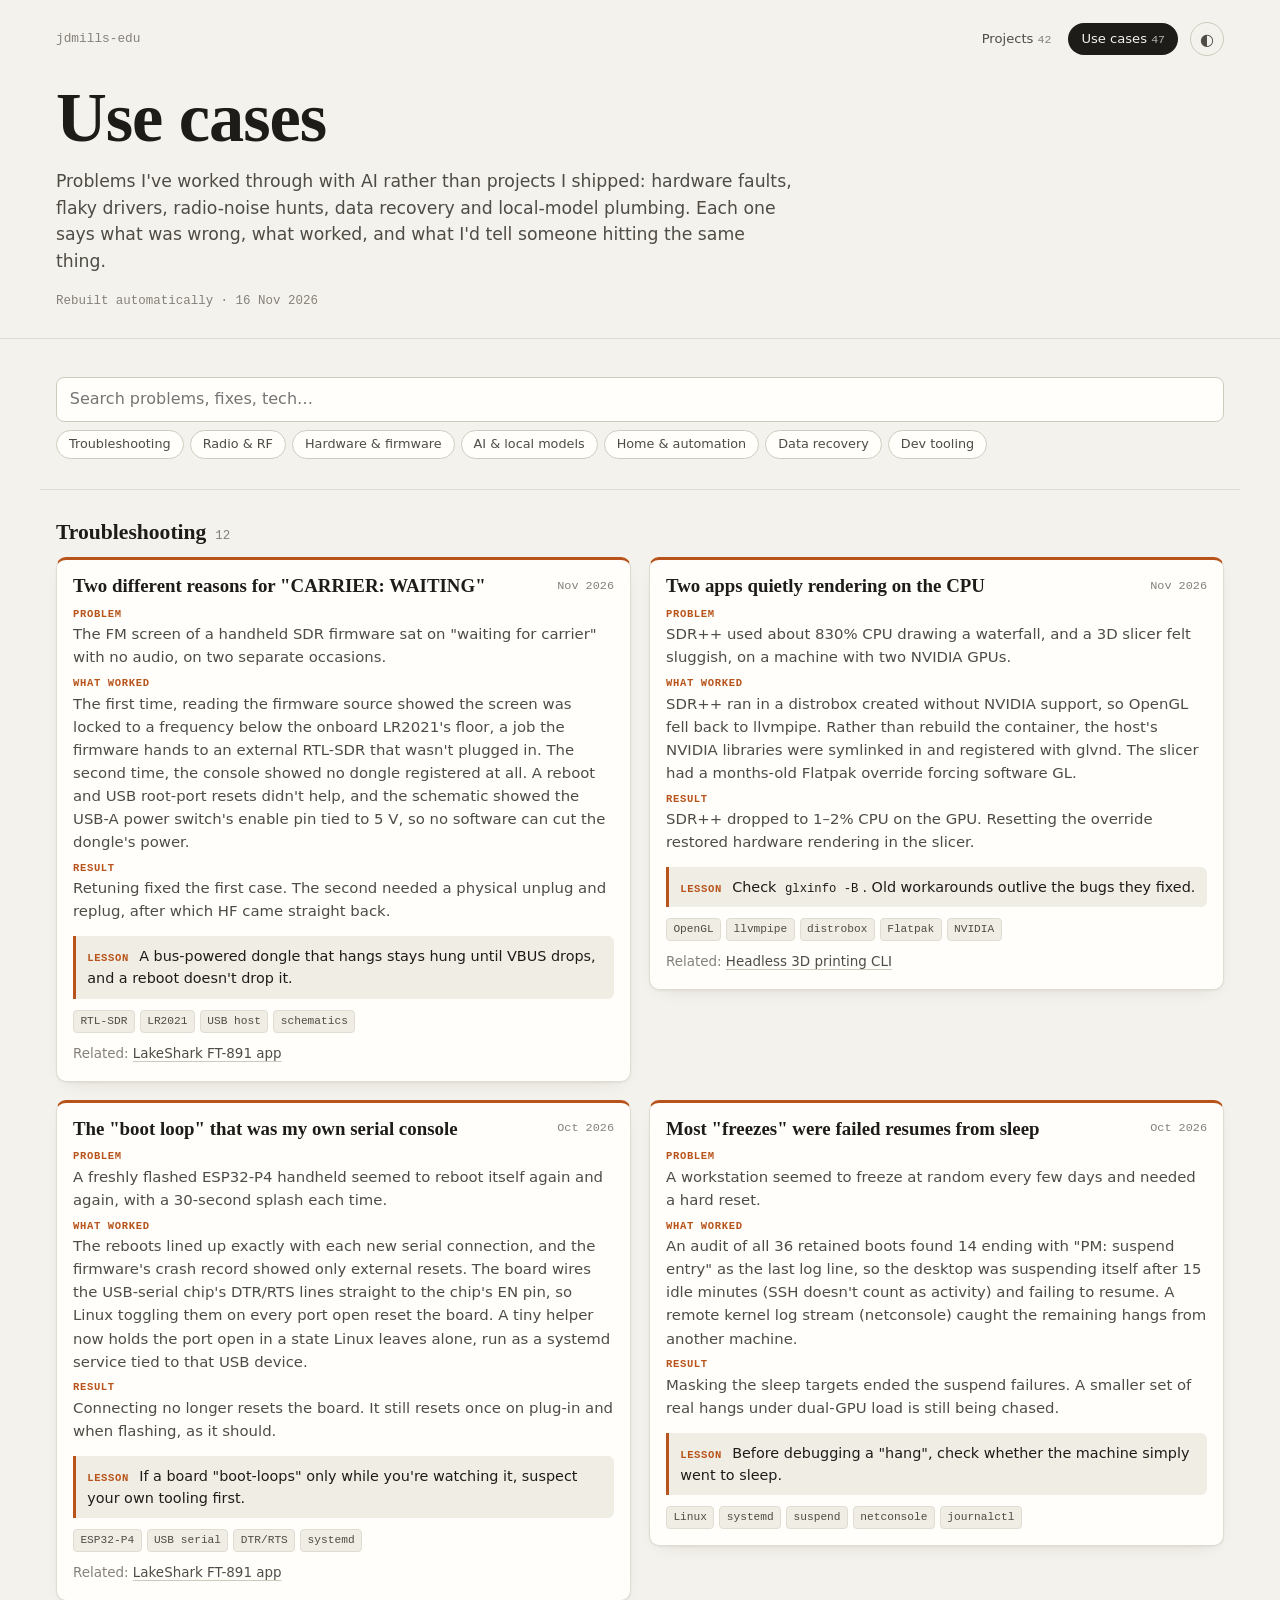
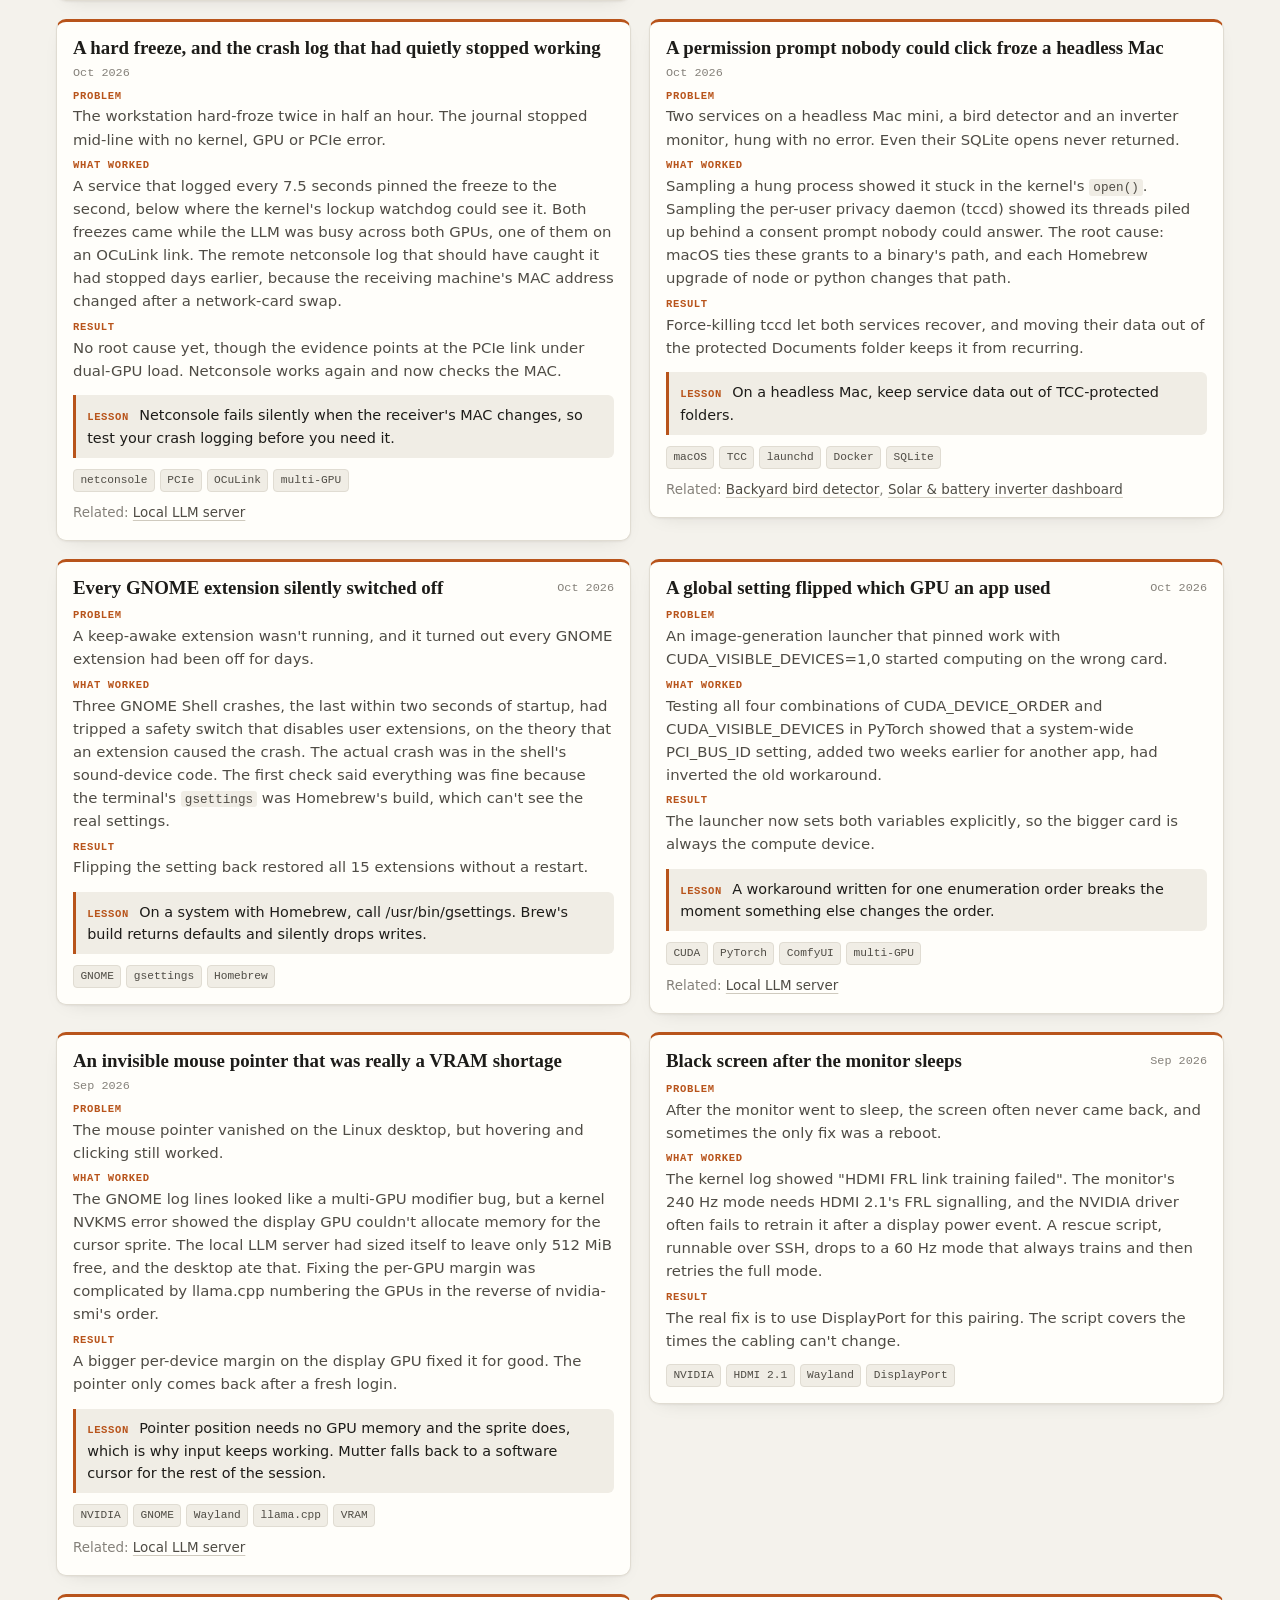
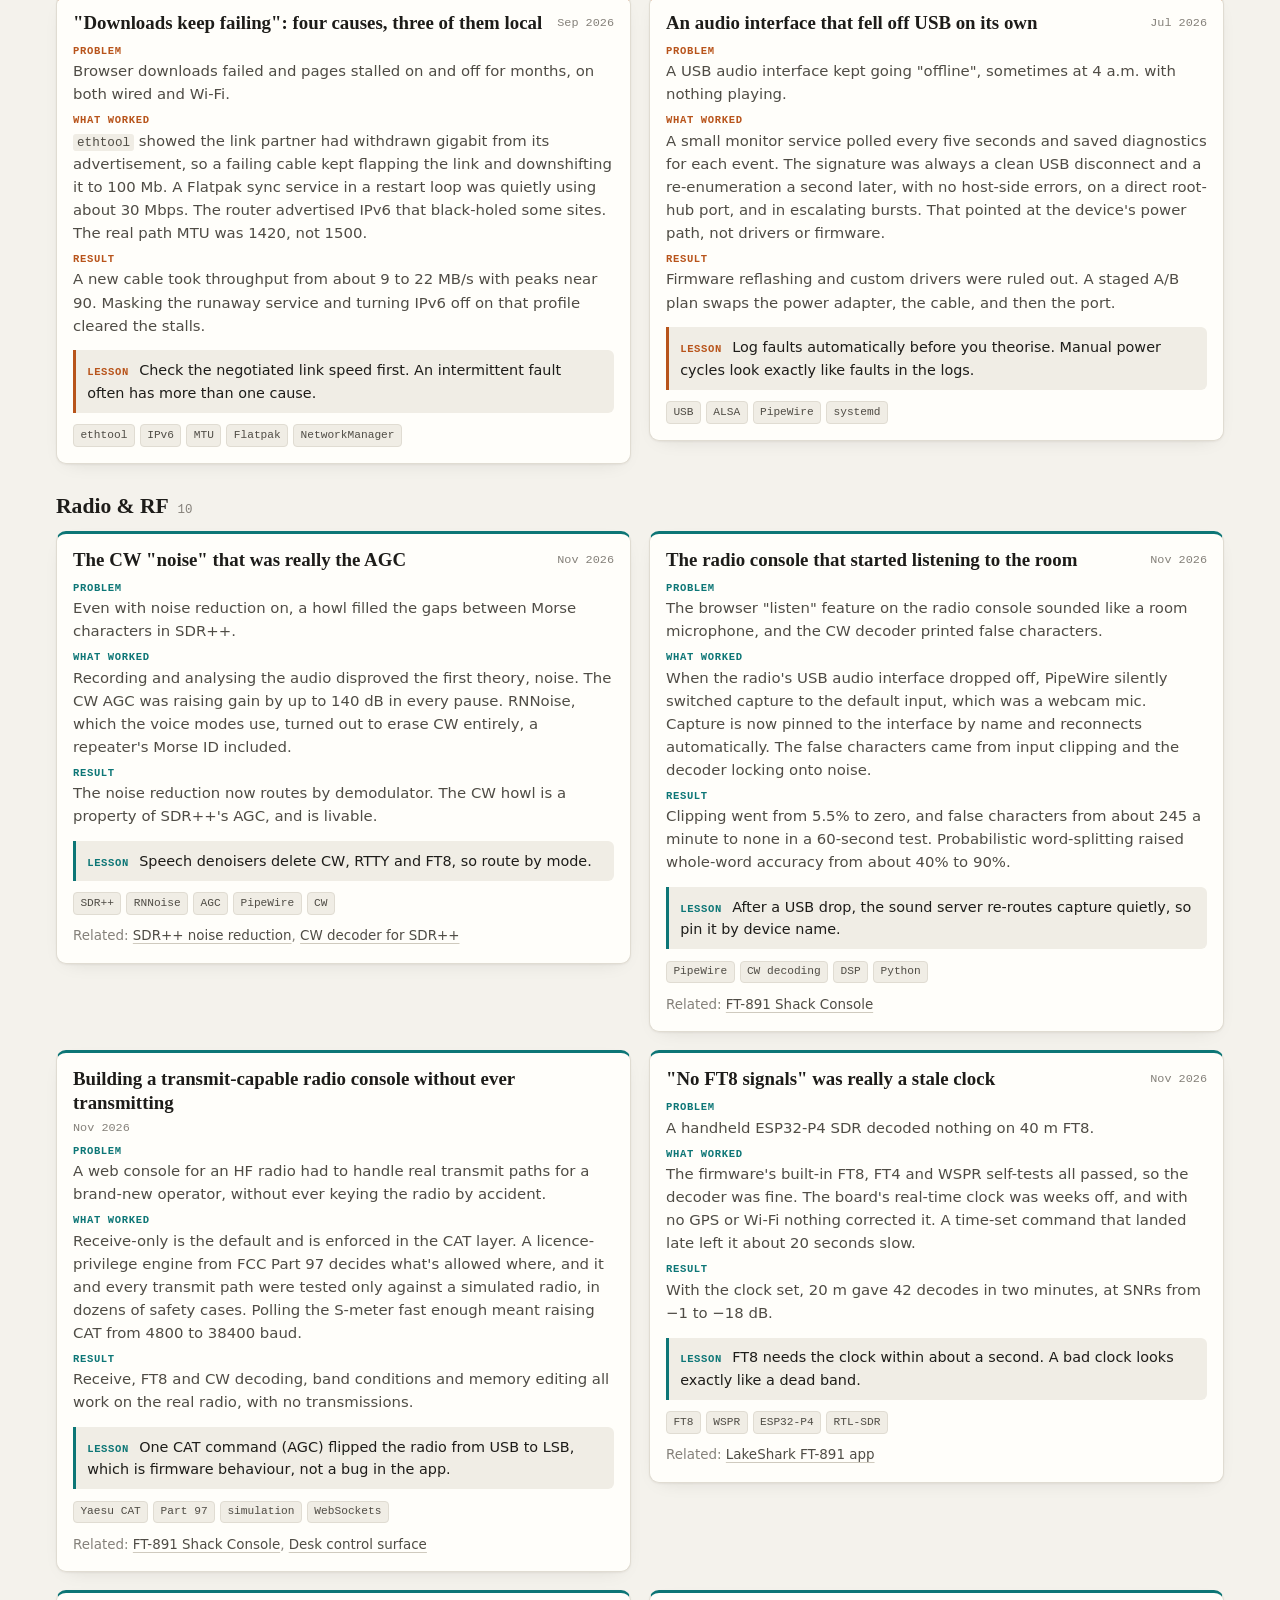
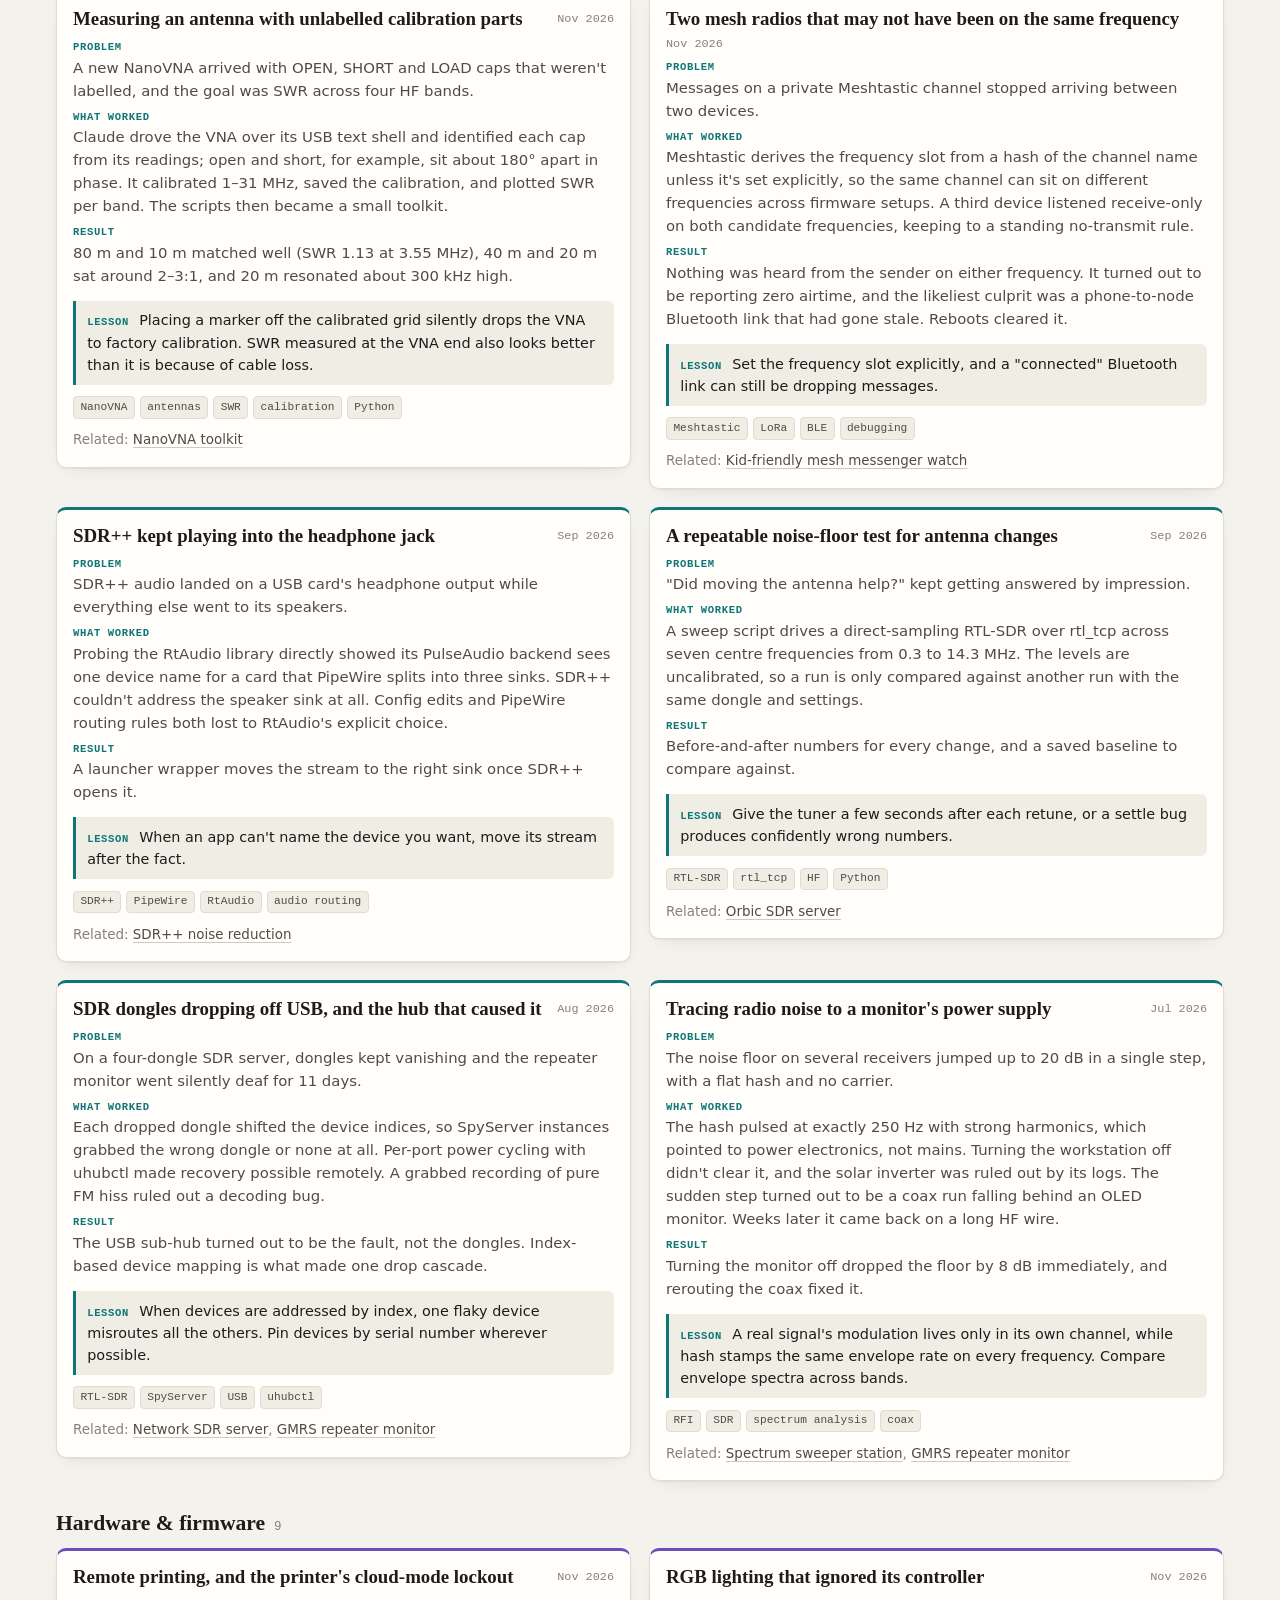
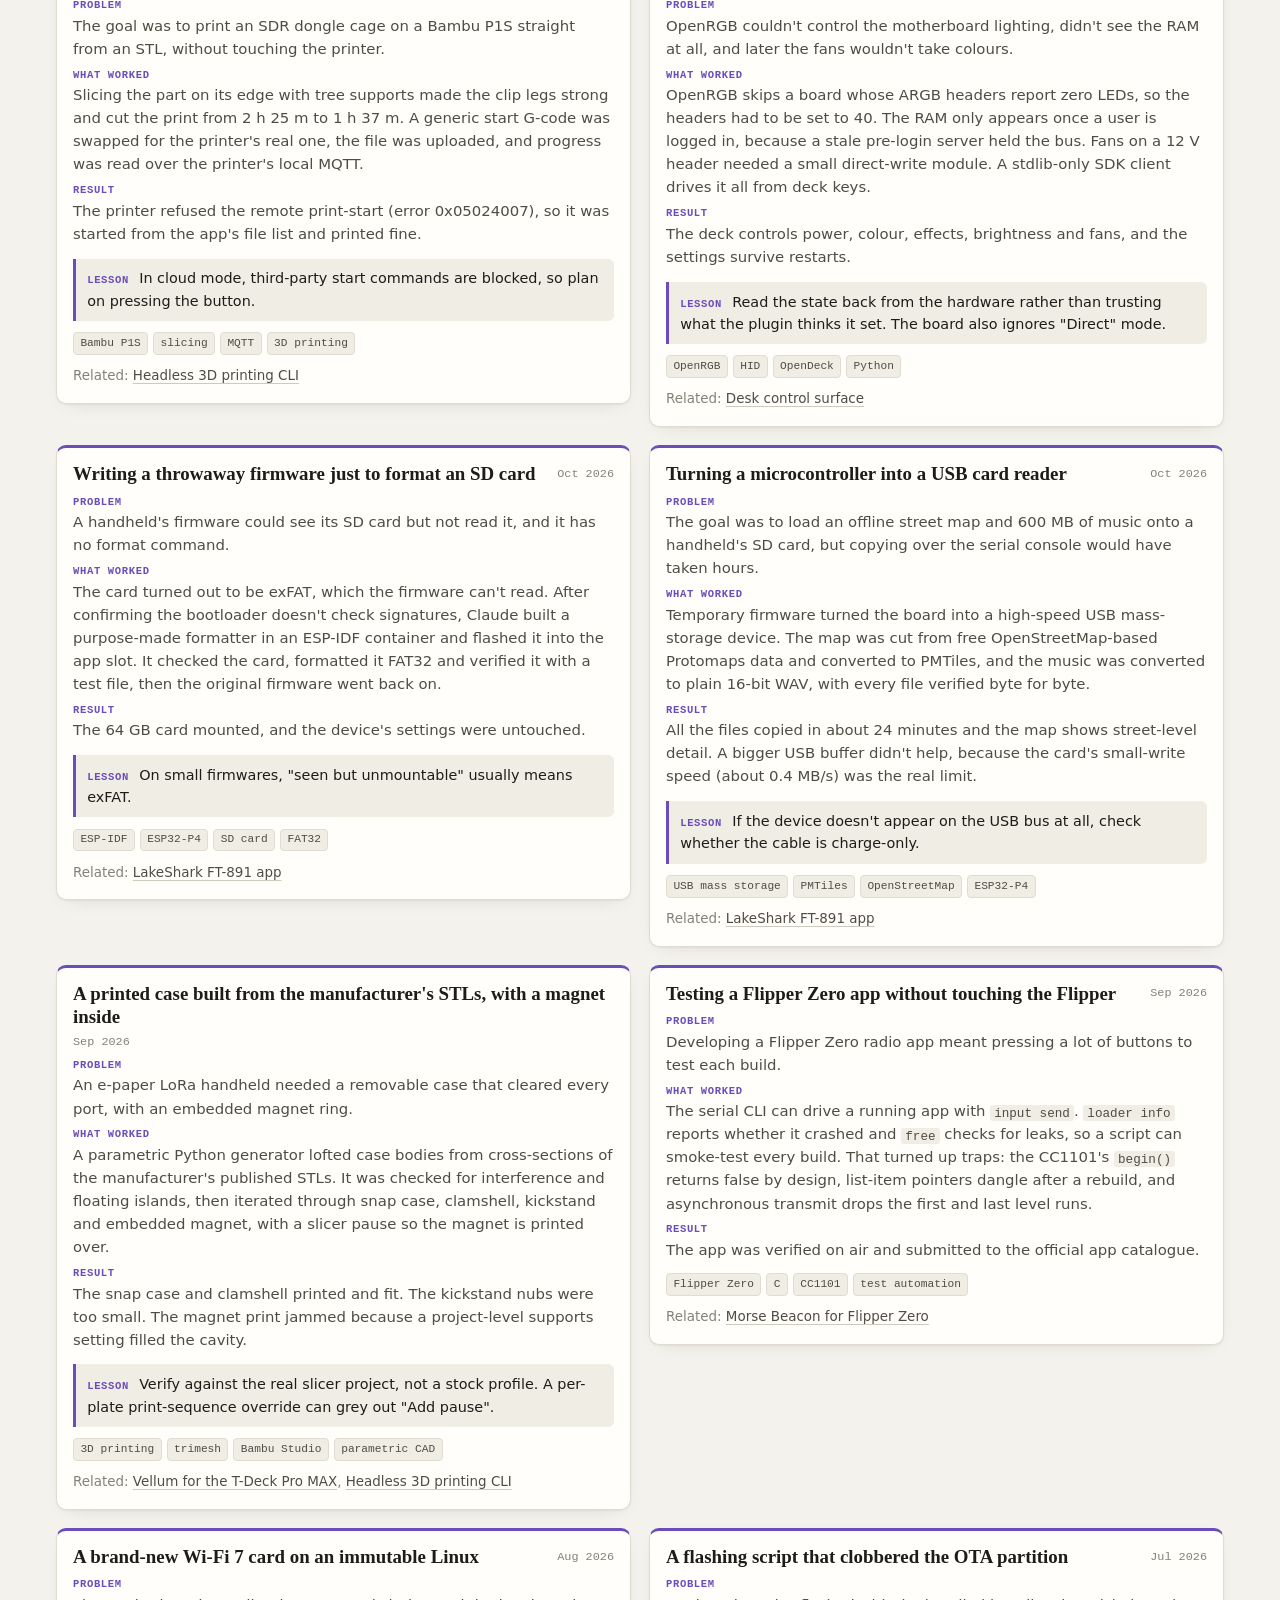
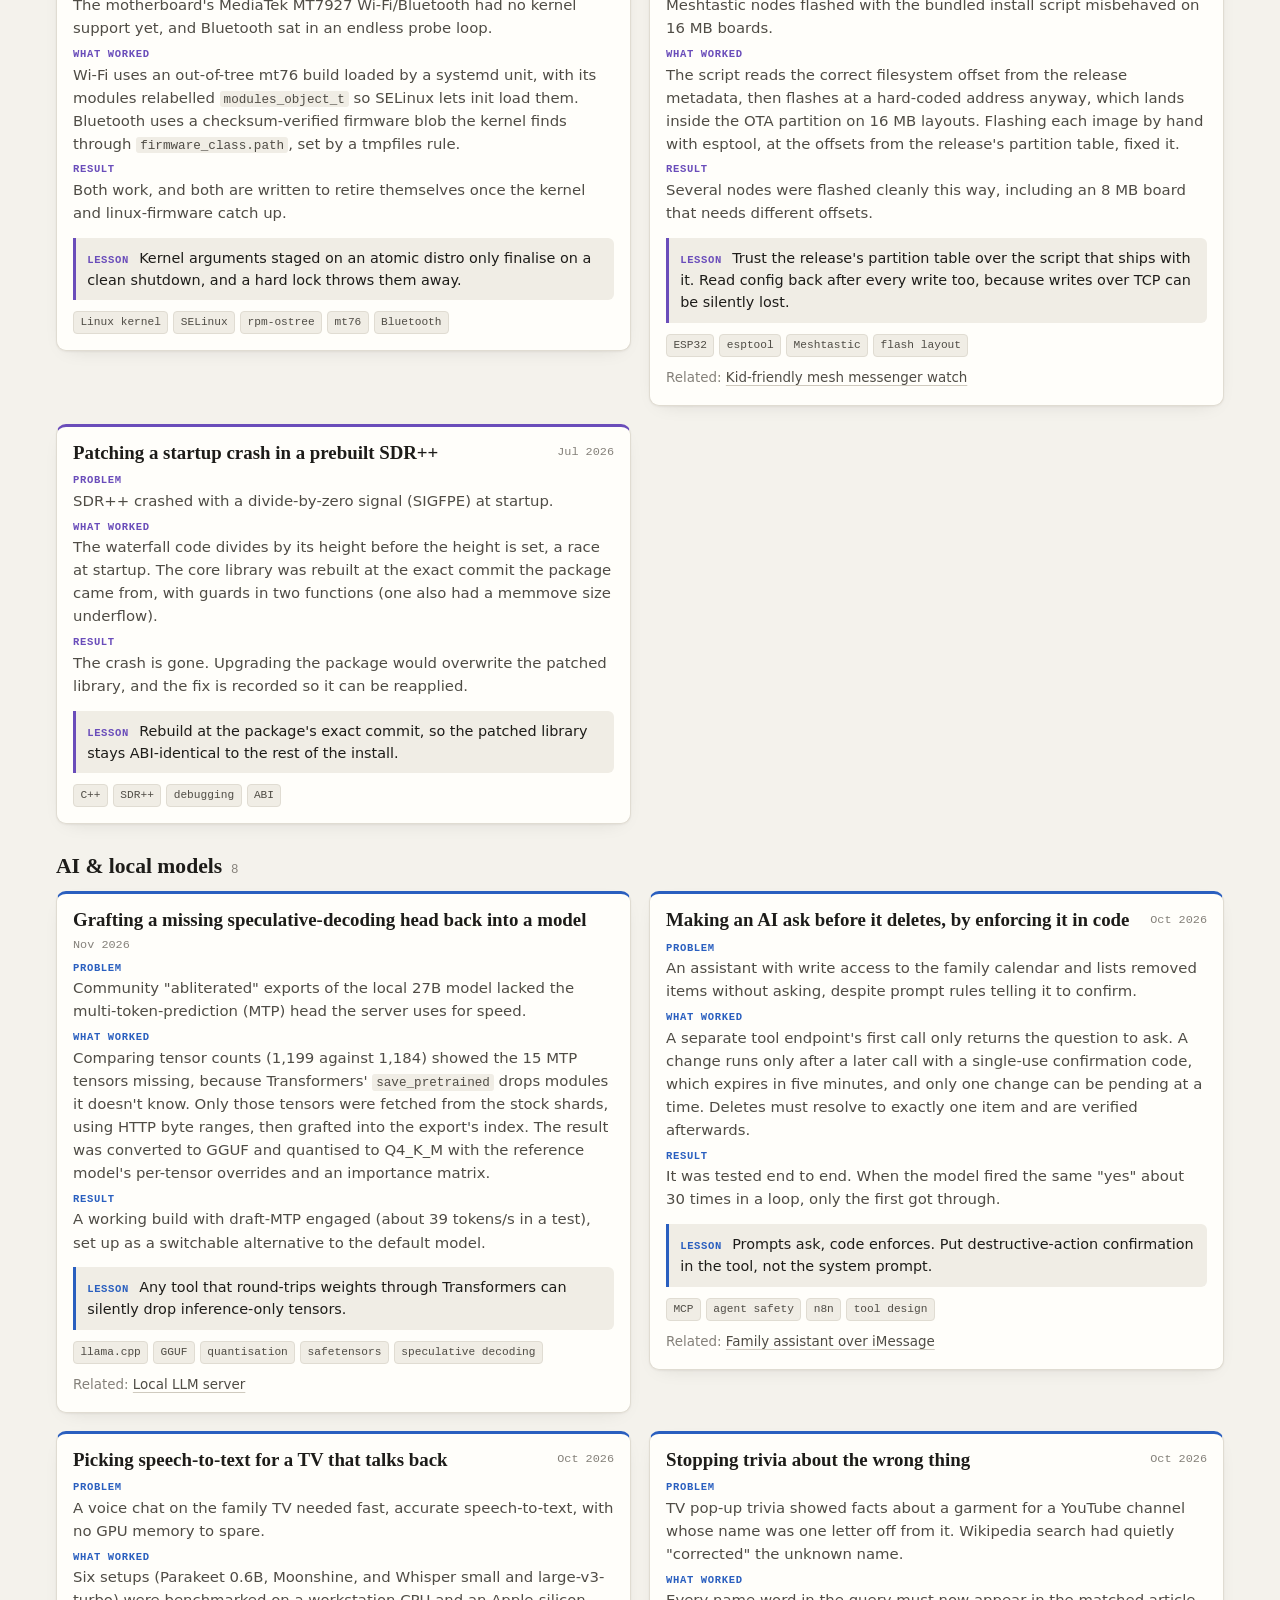
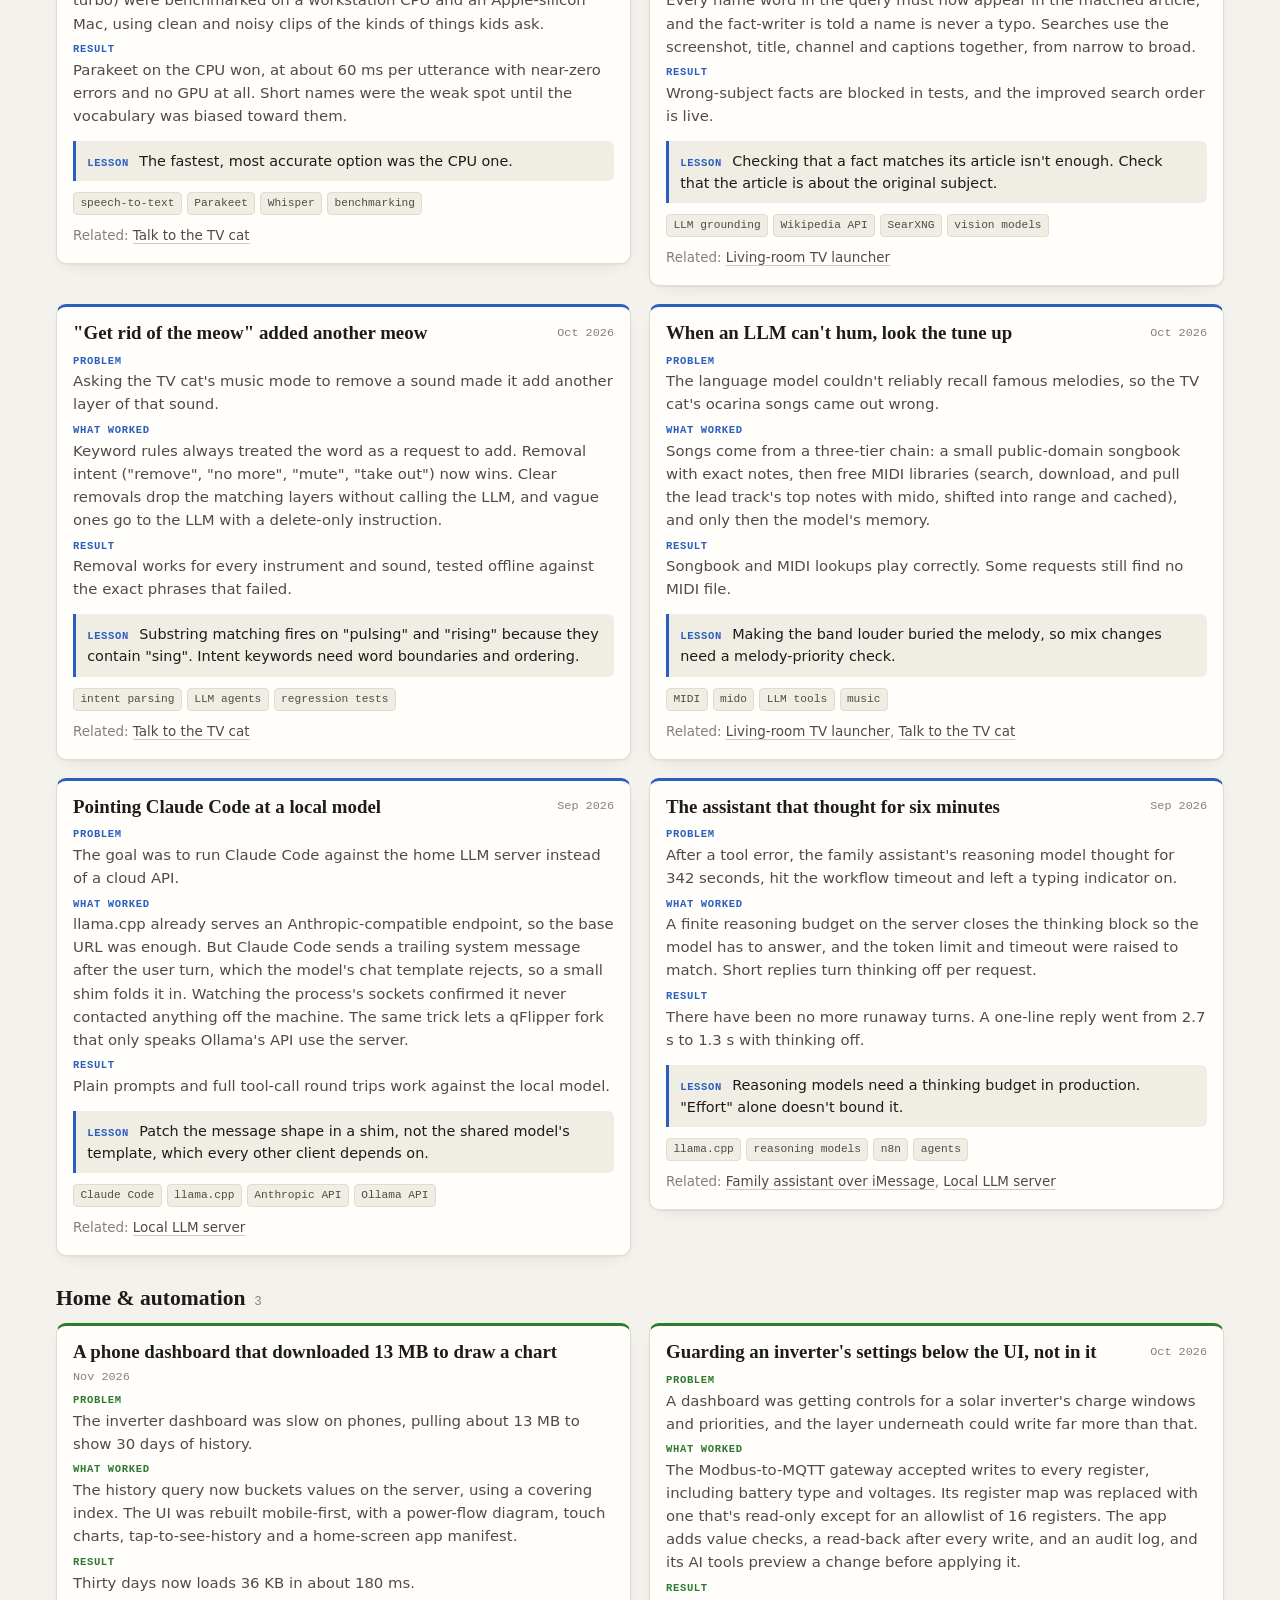
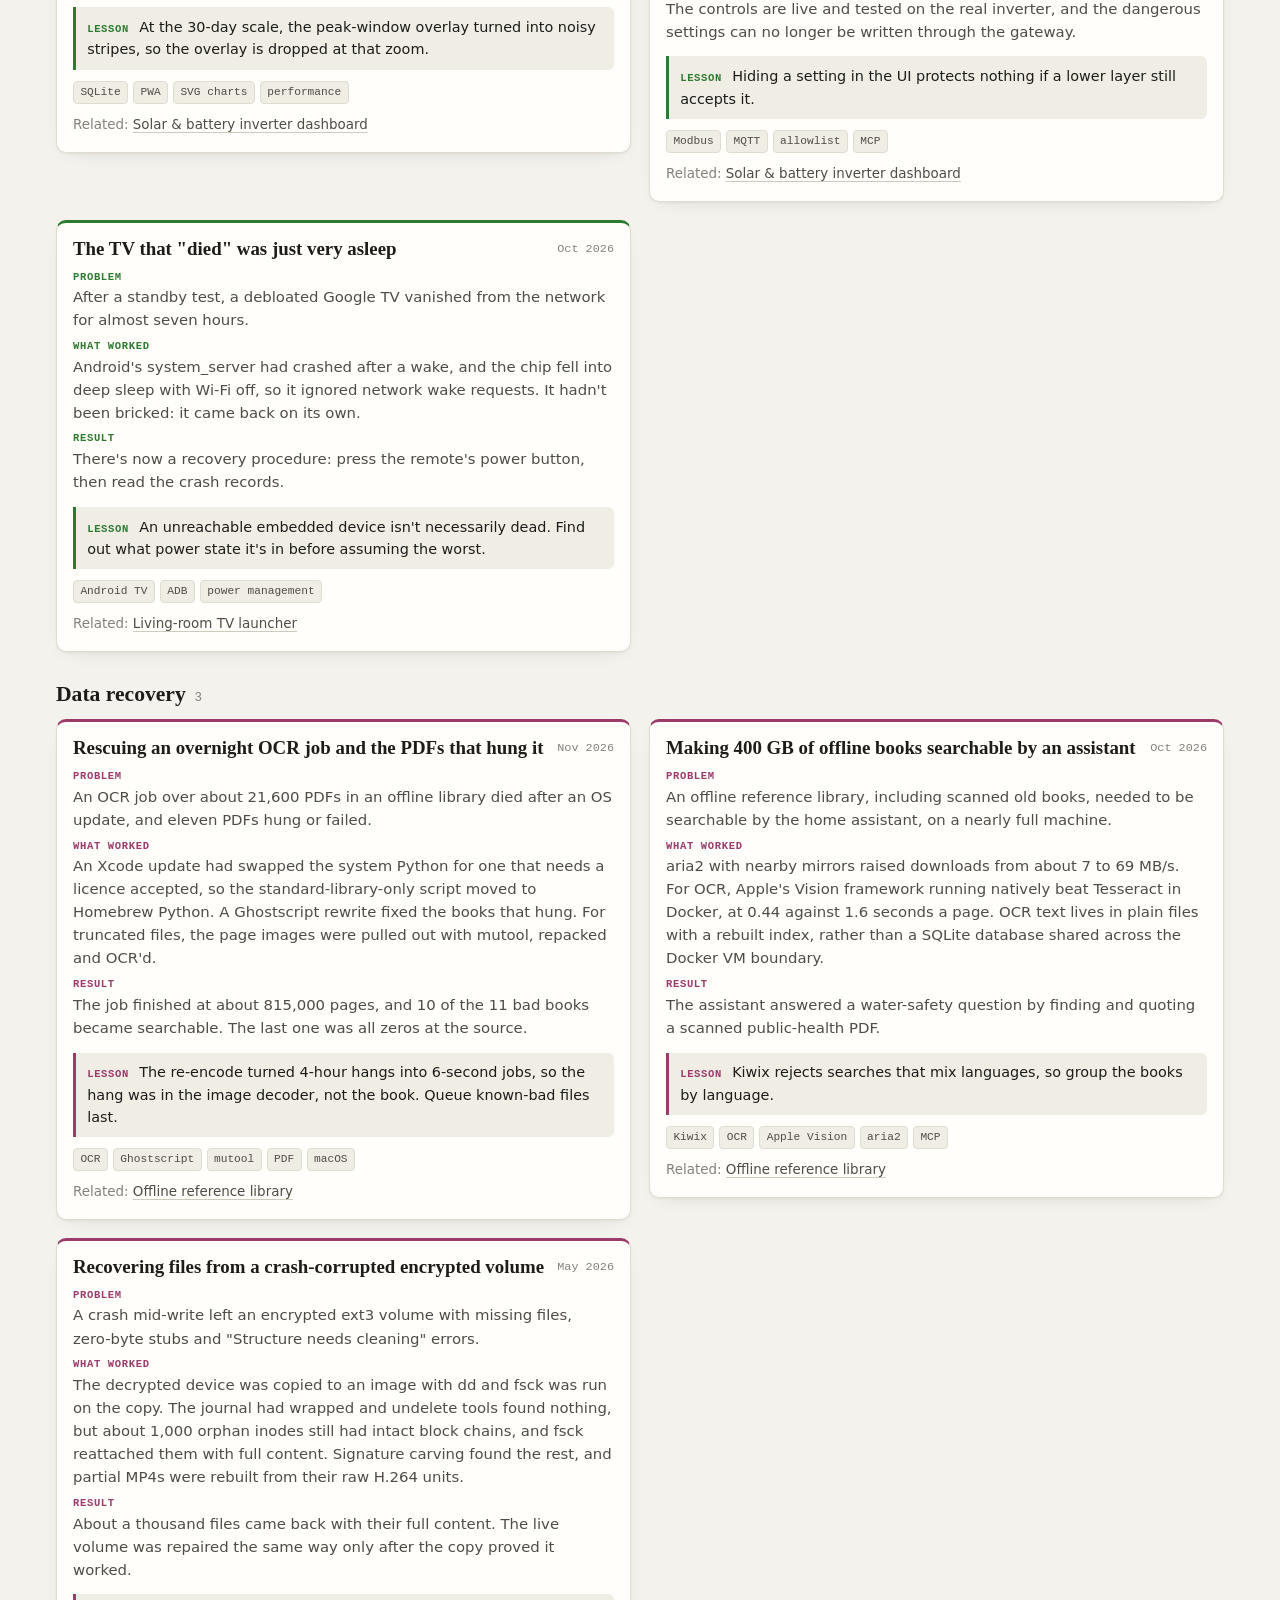
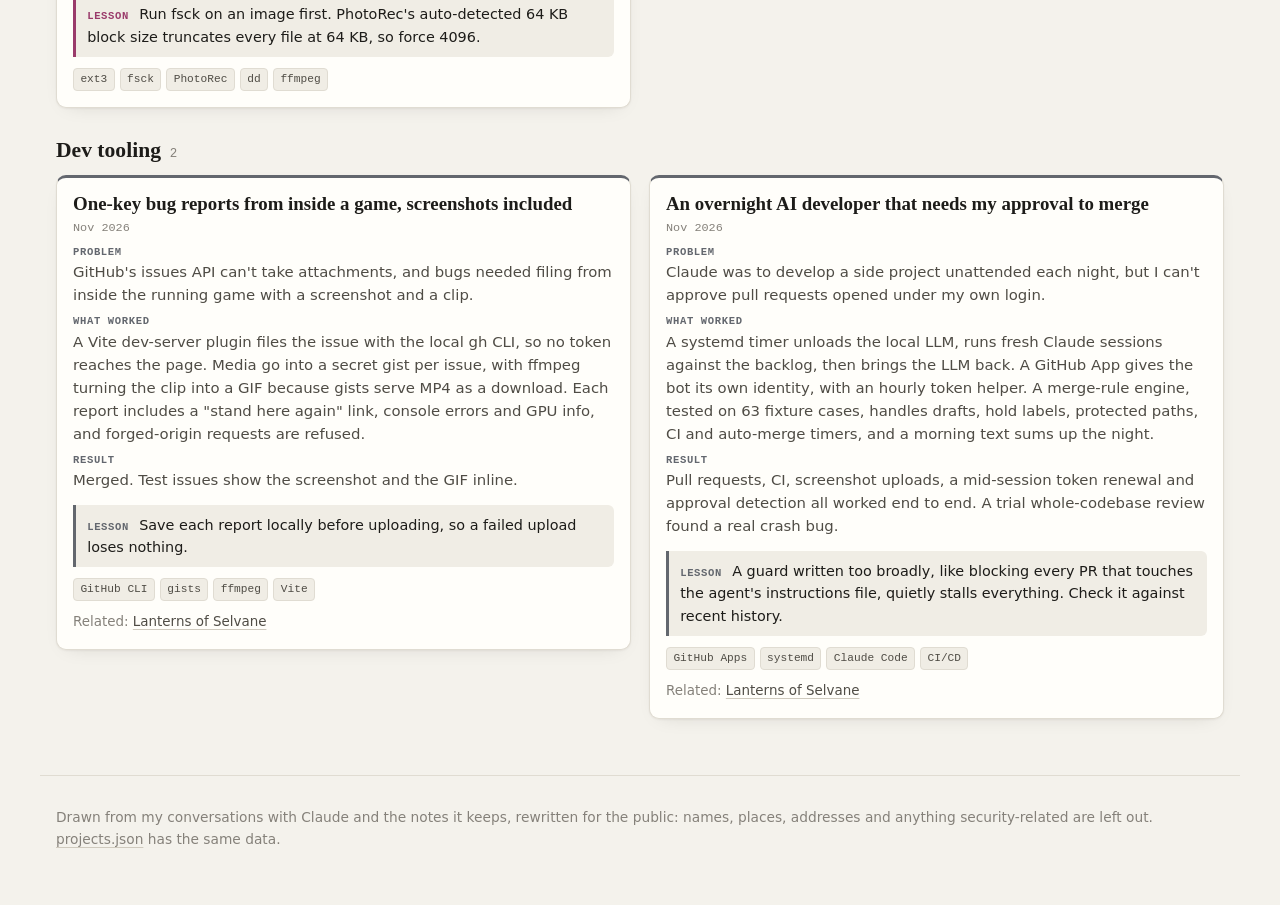
==== use-cases.html @ ff380ec1 "Update project index (2026-11-16)" ====
<!doctype html>
<html lang="en">
<head>
<meta charset="utf-8">
<meta name="viewport" content="width=device-width, initial-scale=1">
<title>Use cases · jdmills-edu</title>
<meta name="description" content="Problems I&#x27;ve worked through with AI rather than projects I shipped: hardware faults, flaky drivers, radio-noise hunts, data recovery and local-model plumbing. Each one says what was wrong, what worked, and what I&#x27;d tell someone hitting the same thing.">
<meta property="og:title" content="Use cases · jdmills-edu">
<meta property="og:description" content="Problems I&#x27;ve worked through with AI rather than projects I shipped: hardware faults, flaky drivers, radio-noise hunts, data recovery and local-model plumbing. Each one says what was wrong, what worked, and what I&#x27;d tell someone hitting the same thing.">

<link rel="icon" href="favicon.svg" type="image/svg+xml">
<link rel="stylesheet" href="style.css?v=6b3c07c5">
<script>try{var t=localStorage.getItem('pi-theme');if(t)document.documentElement.dataset.theme=t}catch(e){}</script>
</head>
<body>
<a class="skip" href="#projects">Skip to use cases</a>
<header class="masthead">
<div class="wrap">
<div class="topline"><span class="handle"><a href="https://github.com/jdmills-edu" rel="noopener">jdmills-edu</a></span><nav class="tabs" aria-label="Sections"><a href="index.html">Projects <span class="n">42</span></a><a href="use-cases.html" aria-current="page">Use cases <span class="n">47</span></a></nav><button type="button" class="theme" id="theme" aria-label="Toggle dark mode"><span aria-hidden="true">◐</span></button></div>
<h1>Use cases</h1>
<p class="intro">Problems I&#x27;ve worked through with AI rather than projects I shipped: hardware faults, flaky drivers, radio-noise hunts, data recovery and local-model plumbing. Each one says what was wrong, what worked, and what I&#x27;d tell someone hitting the same thing.</p>
<p class="rebuilt">Rebuilt automatically · <time datetime="2026-11-16">16 Nov 2026</time></p>
</div>
</header>
<nav class="filters wrap" aria-label="Filter use cases">
<label class="search"><span class="vh">Search use cases</span><input type="search" id="q" placeholder="Search problems, fixes, tech…" autocomplete="off"></label>
<div class="chips" role="group" aria-label="Topic"><button type="button" data-filter="topic" data-value="troubleshooting" aria-pressed="false">Troubleshooting</button><button type="button" data-filter="topic" data-value="radio" aria-pressed="false">Radio &amp; RF</button><button type="button" data-filter="topic" data-value="hardware" aria-pressed="false">Hardware &amp; firmware</button><button type="button" data-filter="topic" data-value="ai" aria-pressed="false">AI &amp; local models</button><button type="button" data-filter="topic" data-value="home" aria-pressed="false">Home &amp; automation</button><button type="button" data-filter="topic" data-value="data" aria-pressed="false">Data recovery</button><button type="button" data-filter="topic" data-value="dev" aria-pressed="false">Dev tooling</button></div>
<p class="result" id="result" aria-live="polite"></p>
</nav>
<main id="projects" class="wrap">
<section class="cat-section" id="t-troubleshooting"><h2>Troubleshooting <span class="n">12</span></h2><div class="grid uc-grid"><article class="card uc topic-troubleshooting" id="u-carrier-waiting" data-topic="troubleshooting" data-search="two different reasons for &quot;carrier: waiting&quot; the fm screen of a handheld sdr firmware sat on &quot;waiting for carrier&quot; with no audio, on two separate occasions. the first time, reading the firmware source showed the screen was locked to a frequency below the onboard lr2021&#x27;s
floor, a job the firmware hands to an external rtl-sdr that wasn&#x27;t plugged in. the second time, the console showed no
dongle registered at all. a reboot and usb root-port resets didn&#x27;t help, and the schematic showed the usb-a power
switch&#x27;s enable pin tied to 5 v, so no software can cut the dongle&#x27;s power.
 retuning fixed the first case. the second needed a physical unplug and replug, after which hf came straight back. a bus-powered dongle that hangs stays hung until vbus drops, and a reboot doesn&#x27;t drop it. rtl-sdr lr2021 usb host schematics">
<div class="card-body">
<div class="card-head"><h3><a href="#u-carrier-waiting">Two different reasons for &quot;CARRIER: WAITING&quot;</a></h3><time class="uc-date" datetime="2026-11">Nov 2026</time></div>
<dl class="uc-body"><div><dt>Problem</dt><dd><p>The FM screen of a handheld SDR firmware sat on &quot;waiting for carrier&quot; with no audio, on two separate occasions.</p></dd></div><div><dt>What worked</dt><dd><p>The first time, reading the firmware source showed the screen was locked to a frequency below the onboard LR2021&#x27;s floor, a job the firmware hands to an external RTL-SDR that wasn&#x27;t plugged in. The second time, the console showed no dongle registered at all. A reboot and USB root-port resets didn&#x27;t help, and the schematic showed the USB-A power switch&#x27;s enable pin tied to 5 V, so no software can cut the dongle&#x27;s power.</p></dd></div><div><dt>Result</dt><dd><p>Retuning fixed the first case. The second needed a physical unplug and replug, after which HF came straight back.</p></dd></div></dl>
<p class="uc-lesson"><span>Lesson</span> A bus-powered dongle that hangs stays hung until VBUS drops, and a reboot doesn&#x27;t drop it.</p>
<ul class="stack"><li>RTL-SDR</li><li>LR2021</li><li>USB host</li><li>schematics</li></ul>
<p class="uc-related">Related: <a href="index.html#p-lakeshark-ft891">LakeShark FT-891 app</a></p>
</div></article>
<article class="card uc topic-troubleshooting" id="u-accidental-software-rendering" data-topic="troubleshooting" data-search="two apps quietly rendering on the cpu sdr++ used about 830% cpu drawing a waterfall, and a 3d slicer felt sluggish, on a machine with two nvidia gpus. sdr++ ran in a distrobox created without nvidia support, so opengl fell back to llvmpipe. rather than rebuild the
container, the host&#x27;s nvidia libraries were symlinked in and registered with glvnd. the slicer had a months-old
flatpak override forcing software gl.
 sdr++ dropped to 1–2% cpu on the gpu. resetting the override restored hardware rendering in the slicer. check `glxinfo -b`. old workarounds outlive the bugs they fixed. opengl llvmpipe distrobox flatpak nvidia">
<div class="card-body">
<div class="card-head"><h3><a href="#u-accidental-software-rendering">Two apps quietly rendering on the CPU</a></h3><time class="uc-date" datetime="2026-11">Nov 2026</time></div>
<dl class="uc-body"><div><dt>Problem</dt><dd><p>SDR++ used about 830% CPU drawing a waterfall, and a 3D slicer felt sluggish, on a machine with two NVIDIA GPUs.</p></dd></div><div><dt>What worked</dt><dd><p>SDR++ ran in a distrobox created without NVIDIA support, so OpenGL fell back to llvmpipe. Rather than rebuild the container, the host&#x27;s NVIDIA libraries were symlinked in and registered with glvnd. The slicer had a months-old Flatpak override forcing software GL.</p></dd></div><div><dt>Result</dt><dd><p>SDR++ dropped to 1–2% CPU on the GPU. Resetting the override restored hardware rendering in the slicer.</p></dd></div></dl>
<p class="uc-lesson"><span>Lesson</span> Check <code>glxinfo -B</code>. Old workarounds outlive the bugs they fixed.</p>
<ul class="stack"><li>OpenGL</li><li>llvmpipe</li><li>distrobox</li><li>Flatpak</li><li>NVIDIA</li></ul>
<p class="uc-related">Related: <a href="index.html#p-bambu-cli">Headless 3D printing CLI</a></p>
</div></article>
<article class="card uc topic-troubleshooting" id="u-serial-port-reset-loop" data-topic="troubleshooting" data-search="the &quot;boot loop&quot; that was my own serial console a freshly flashed esp32-p4 handheld seemed to reboot itself again and again, with a 30-second splash each time. the reboots lined up exactly with each new serial connection, and the firmware&#x27;s crash record showed only external
resets. the board wires the usb-serial chip&#x27;s dtr/rts lines straight to the chip&#x27;s en pin, so linux toggling them on
every port open reset the board. a tiny helper now holds the port open in a state linux leaves alone, run as a
systemd service tied to that usb device.
 connecting no longer resets the board. it still resets once on plug-in and when flashing, as it should. if a board &quot;boot-loops&quot; only while you&#x27;re watching it, suspect your own tooling first. esp32-p4 usb serial dtr/rts systemd">
<div class="card-body">
<div class="card-head"><h3><a href="#u-serial-port-reset-loop">The &quot;boot loop&quot; that was my own serial console</a></h3><time class="uc-date" datetime="2026-10">Oct 2026</time></div>
<dl class="uc-body"><div><dt>Problem</dt><dd><p>A freshly flashed ESP32-P4 handheld seemed to reboot itself again and again, with a 30-second splash each time.</p></dd></div><div><dt>What worked</dt><dd><p>The reboots lined up exactly with each new serial connection, and the firmware&#x27;s crash record showed only external resets. The board wires the USB-serial chip&#x27;s DTR/RTS lines straight to the chip&#x27;s EN pin, so Linux toggling them on every port open reset the board. A tiny helper now holds the port open in a state Linux leaves alone, run as a systemd service tied to that USB device.</p></dd></div><div><dt>Result</dt><dd><p>Connecting no longer resets the board. It still resets once on plug-in and when flashing, as it should.</p></dd></div></dl>
<p class="uc-lesson"><span>Lesson</span> If a board &quot;boot-loops&quot; only while you&#x27;re watching it, suspect your own tooling first.</p>
<ul class="stack"><li>ESP32-P4</li><li>USB serial</li><li>DTR/RTS</li><li>systemd</li></ul>
<p class="uc-related">Related: <a href="index.html#p-lakeshark-ft891">LakeShark FT-891 app</a></p>
</div></article>
<article class="card uc topic-troubleshooting" id="u-failed-suspend-not-hangs" data-topic="troubleshooting" data-search="most &quot;freezes&quot; were failed resumes from sleep a workstation seemed to freeze at random every few days and needed a hard reset. an audit of all 36 retained boots found 14 ending with &quot;pm: suspend entry&quot; as the last log line, so the desktop was
suspending itself after 15 idle minutes (ssh doesn&#x27;t count as activity) and failing to resume. a remote kernel log
stream (netconsole) caught the remaining hangs from another machine.
 masking the sleep targets ended the suspend failures. a smaller set of real hangs under dual-gpu load is still being chased. before debugging a &quot;hang&quot;, check whether the machine simply went to sleep. linux systemd suspend netconsole journalctl">
<div class="card-body">
<div class="card-head"><h3><a href="#u-failed-suspend-not-hangs">Most &quot;freezes&quot; were failed resumes from sleep</a></h3><time class="uc-date" datetime="2026-10">Oct 2026</time></div>
<dl class="uc-body"><div><dt>Problem</dt><dd><p>A workstation seemed to freeze at random every few days and needed a hard reset.</p></dd></div><div><dt>What worked</dt><dd><p>An audit of all 36 retained boots found 14 ending with &quot;PM: suspend entry&quot; as the last log line, so the desktop was suspending itself after 15 idle minutes (SSH doesn&#x27;t count as activity) and failing to resume. A remote kernel log stream (netconsole) caught the remaining hangs from another machine.</p></dd></div><div><dt>Result</dt><dd><p>Masking the sleep targets ended the suspend failures. A smaller set of real hangs under dual-GPU load is still being chased.</p></dd></div></dl>
<p class="uc-lesson"><span>Lesson</span> Before debugging a &quot;hang&quot;, check whether the machine simply went to sleep.</p>
<ul class="stack"><li>Linux</li><li>systemd</li><li>suspend</li><li>netconsole</li><li>journalctl</li></ul>

</div></article>
<article class="card uc topic-troubleshooting" id="u-netconsole-went-dark" data-topic="troubleshooting" data-search="a hard freeze, and the crash log that had quietly stopped working the workstation hard-froze twice in half an hour. the journal stopped mid-line with no kernel, gpu or pcie error. a service that logged every 7.5 seconds pinned the freeze to the second, below where the kernel&#x27;s lockup watchdog
could see it. both freezes came while the llm was busy across both gpus, one of them on an oculink link. the remote
netconsole log that should have caught it had stopped days earlier, because the receiving machine&#x27;s mac address
changed after a network-card swap.
 no root cause yet, though the evidence points at the pcie link under dual-gpu load. netconsole works again and now checks the mac. netconsole fails silently when the receiver&#x27;s mac changes, so test your crash logging before you need it. netconsole pcie oculink multi-gpu">
<div class="card-body">
<div class="card-head"><h3><a href="#u-netconsole-went-dark">A hard freeze, and the crash log that had quietly stopped working</a></h3><time class="uc-date" datetime="2026-10">Oct 2026</time></div>
<dl class="uc-body"><div><dt>Problem</dt><dd><p>The workstation hard-froze twice in half an hour. The journal stopped mid-line with no kernel, GPU or PCIe error.</p></dd></div><div><dt>What worked</dt><dd><p>A service that logged every 7.5 seconds pinned the freeze to the second, below where the kernel&#x27;s lockup watchdog could see it. Both freezes came while the LLM was busy across both GPUs, one of them on an OCuLink link. The remote netconsole log that should have caught it had stopped days earlier, because the receiving machine&#x27;s MAC address changed after a network-card swap.</p></dd></div><div><dt>Result</dt><dd><p>No root cause yet, though the evidence points at the PCIe link under dual-GPU load. Netconsole works again and now checks the MAC.</p></dd></div></dl>
<p class="uc-lesson"><span>Lesson</span> Netconsole fails silently when the receiver&#x27;s MAC changes, so test your crash logging before you need it.</p>
<ul class="stack"><li>netconsole</li><li>PCIe</li><li>OCuLink</li><li>multi-GPU</li></ul>
<p class="uc-related">Related: <a href="index.html#p-local-llm">Local LLM server</a></p>
</div></article>
<article class="card uc topic-troubleshooting" id="u-tcc-wedge" data-topic="troubleshooting" data-search="a permission prompt nobody could click froze a headless mac two services on a headless mac mini, a bird detector and an inverter monitor, hung with no error. even their sqlite opens never returned. sampling a hung process showed it stuck in the kernel&#x27;s `open()`. sampling the per-user privacy daemon (tccd) showed
its threads piled up behind a consent prompt nobody could answer. the root cause: macos ties these grants to a
binary&#x27;s path, and each homebrew upgrade of node or python changes that path.
 force-killing tccd let both services recover, and moving their data out of the protected documents folder keeps it from recurring. on a headless mac, keep service data out of tcc-protected folders. macos tcc launchd docker sqlite">
<div class="card-body">
<div class="card-head"><h3><a href="#u-tcc-wedge">A permission prompt nobody could click froze a headless Mac</a></h3><time class="uc-date" datetime="2026-10">Oct 2026</time></div>
<dl class="uc-body"><div><dt>Problem</dt><dd><p>Two services on a headless Mac mini, a bird detector and an inverter monitor, hung with no error. Even their SQLite opens never returned.</p></dd></div><div><dt>What worked</dt><dd><p>Sampling a hung process showed it stuck in the kernel&#x27;s <code>open()</code>. Sampling the per-user privacy daemon (tccd) showed its threads piled up behind a consent prompt nobody could answer. The root cause: macOS ties these grants to a binary&#x27;s path, and each Homebrew upgrade of node or python changes that path.</p></dd></div><div><dt>Result</dt><dd><p>Force-killing tccd let both services recover, and moving their data out of the protected Documents folder keeps it from recurring.</p></dd></div></dl>
<p class="uc-lesson"><span>Lesson</span> On a headless Mac, keep service data out of TCC-protected folders.</p>
<ul class="stack"><li>macOS</li><li>TCC</li><li>launchd</li><li>Docker</li><li>SQLite</li></ul>
<p class="uc-related">Related: <a href="index.html#p-bird-detector">Backyard bird detector</a>, <a href="index.html#p-inverter-dashboard">Solar &amp; battery inverter dashboard</a></p>
</div></article>
<article class="card uc topic-troubleshooting" id="u-gnome-extensions-off" data-topic="troubleshooting" data-search="every gnome extension silently switched off a keep-awake extension wasn&#x27;t running, and it turned out every gnome extension had been off for days. three gnome shell crashes, the last within two seconds of startup, had tripped a safety switch that disables user
extensions, on the theory that an extension caused the crash. the actual crash was in the shell&#x27;s sound-device code.
the first check said everything was fine because the terminal&#x27;s `gsettings` was homebrew&#x27;s build, which can&#x27;t see the
real settings.
 flipping the setting back restored all 15 extensions without a restart. on a system with homebrew, call /usr/bin/gsettings. brew&#x27;s build returns defaults and silently drops writes. gnome gsettings homebrew">
<div class="card-body">
<div class="card-head"><h3><a href="#u-gnome-extensions-off">Every GNOME extension silently switched off</a></h3><time class="uc-date" datetime="2026-10">Oct 2026</time></div>
<dl class="uc-body"><div><dt>Problem</dt><dd><p>A keep-awake extension wasn&#x27;t running, and it turned out every GNOME extension had been off for days.</p></dd></div><div><dt>What worked</dt><dd><p>Three GNOME Shell crashes, the last within two seconds of startup, had tripped a safety switch that disables user extensions, on the theory that an extension caused the crash. The actual crash was in the shell&#x27;s sound-device code. The first check said everything was fine because the terminal&#x27;s <code>gsettings</code> was Homebrew&#x27;s build, which can&#x27;t see the real settings.</p></dd></div><div><dt>Result</dt><dd><p>Flipping the setting back restored all 15 extensions without a restart.</p></dd></div></dl>
<p class="uc-lesson"><span>Lesson</span> On a system with Homebrew, call /usr/bin/gsettings. Brew&#x27;s build returns defaults and silently drops writes.</p>
<ul class="stack"><li>GNOME</li><li>gsettings</li><li>Homebrew</li></ul>

</div></article>
<article class="card uc topic-troubleshooting" id="u-gpu-order-trap" data-topic="troubleshooting" data-search="a global setting flipped which gpu an app used an image-generation launcher that pinned work with cuda_visible_devices=1,0 started computing on the wrong card. testing all four combinations of cuda_device_order and cuda_visible_devices in pytorch showed that a system-wide
pci_bus_id setting, added two weeks earlier for another app, had inverted the old workaround.
 the launcher now sets both variables explicitly, so the bigger card is always the compute device. a workaround written for one enumeration order breaks the moment something else changes the order. cuda pytorch comfyui multi-gpu">
<div class="card-body">
<div class="card-head"><h3><a href="#u-gpu-order-trap">A global setting flipped which GPU an app used</a></h3><time class="uc-date" datetime="2026-10">Oct 2026</time></div>
<dl class="uc-body"><div><dt>Problem</dt><dd><p>An image-generation launcher that pinned work with CUDA_VISIBLE_DEVICES=1,0 started computing on the wrong card.</p></dd></div><div><dt>What worked</dt><dd><p>Testing all four combinations of CUDA_DEVICE_ORDER and CUDA_VISIBLE_DEVICES in PyTorch showed that a system-wide PCI_BUS_ID setting, added two weeks earlier for another app, had inverted the old workaround.</p></dd></div><div><dt>Result</dt><dd><p>The launcher now sets both variables explicitly, so the bigger card is always the compute device.</p></dd></div></dl>
<p class="uc-lesson"><span>Lesson</span> A workaround written for one enumeration order breaks the moment something else changes the order.</p>
<ul class="stack"><li>CUDA</li><li>PyTorch</li><li>ComfyUI</li><li>multi-GPU</li></ul>
<p class="uc-related">Related: <a href="index.html#p-local-llm">Local LLM server</a></p>
</div></article>
<article class="card uc topic-troubleshooting" id="u-invisible-cursor" data-topic="troubleshooting" data-search="an invisible mouse pointer that was really a vram shortage the mouse pointer vanished on the linux desktop, but hovering and clicking still worked. the gnome log lines looked like a multi-gpu modifier bug, but a kernel nvkms error showed the display gpu couldn&#x27;t
allocate memory for the cursor sprite. the local llm server had sized itself to leave only 512 mib free, and the
desktop ate that. fixing the per-gpu margin was complicated by llama.cpp numbering the gpus in the reverse of
nvidia-smi&#x27;s order.
 a bigger per-device margin on the display gpu fixed it for good. the pointer only comes back after a fresh login. pointer position needs no gpu memory and the sprite does, which is why input keeps working. mutter falls back to a software cursor for the rest of the session. nvidia gnome wayland llama.cpp vram">
<div class="card-body">
<div class="card-head"><h3><a href="#u-invisible-cursor">An invisible mouse pointer that was really a VRAM shortage</a></h3><time class="uc-date" datetime="2026-09">Sep 2026</time></div>
<dl class="uc-body"><div><dt>Problem</dt><dd><p>The mouse pointer vanished on the Linux desktop, but hovering and clicking still worked.</p></dd></div><div><dt>What worked</dt><dd><p>The GNOME log lines looked like a multi-GPU modifier bug, but a kernel NVKMS error showed the display GPU couldn&#x27;t allocate memory for the cursor sprite. The local LLM server had sized itself to leave only 512 MiB free, and the desktop ate that. Fixing the per-GPU margin was complicated by llama.cpp numbering the GPUs in the reverse of nvidia-smi&#x27;s order.</p></dd></div><div><dt>Result</dt><dd><p>A bigger per-device margin on the display GPU fixed it for good. The pointer only comes back after a fresh login.</p></dd></div></dl>
<p class="uc-lesson"><span>Lesson</span> Pointer position needs no GPU memory and the sprite does, which is why input keeps working. Mutter falls back to a software cursor for the rest of the session.</p>
<ul class="stack"><li>NVIDIA</li><li>GNOME</li><li>Wayland</li><li>llama.cpp</li><li>VRAM</li></ul>
<p class="uc-related">Related: <a href="index.html#p-local-llm">Local LLM server</a></p>
</div></article>
<article class="card uc topic-troubleshooting" id="u-hdmi-frl-black-screen" data-topic="troubleshooting" data-search="black screen after the monitor sleeps after the monitor went to sleep, the screen often never came back, and sometimes the only fix was a reboot. the kernel log showed &quot;hdmi frl link training failed&quot;. the monitor&#x27;s 240 hz mode needs hdmi 2.1&#x27;s frl signalling,
and the nvidia driver often fails to retrain it after a display power event. a rescue script, runnable over ssh, drops
to a 60 hz mode that always trains and then retries the full mode.
 the real fix is to use displayport for this pairing. the script covers the times the cabling can&#x27;t change.  nvidia hdmi 2.1 wayland displayport">
<div class="card-body">
<div class="card-head"><h3><a href="#u-hdmi-frl-black-screen">Black screen after the monitor sleeps</a></h3><time class="uc-date" datetime="2026-09">Sep 2026</time></div>
<dl class="uc-body"><div><dt>Problem</dt><dd><p>After the monitor went to sleep, the screen often never came back, and sometimes the only fix was a reboot.</p></dd></div><div><dt>What worked</dt><dd><p>The kernel log showed &quot;HDMI FRL link training failed&quot;. The monitor&#x27;s 240 Hz mode needs HDMI 2.1&#x27;s FRL signalling, and the NVIDIA driver often fails to retrain it after a display power event. A rescue script, runnable over SSH, drops to a 60 Hz mode that always trains and then retries the full mode.</p></dd></div><div><dt>Result</dt><dd><p>The real fix is to use DisplayPort for this pairing. The script covers the times the cabling can&#x27;t change.</p></dd></div></dl>

<ul class="stack"><li>NVIDIA</li><li>HDMI 2.1</li><li>Wayland</li><li>DisplayPort</li></ul>

</div></article>
<article class="card uc topic-troubleshooting" id="u-slow-downloads" data-topic="troubleshooting" data-search="&quot;downloads keep failing&quot;: four causes, three of them local browser downloads failed and pages stalled on and off for months, on both wired and wi-fi. `ethtool` showed the link partner had withdrawn gigabit from its advertisement, so a failing cable kept flapping the
link and downshifting it to 100 mb. a flatpak sync service in a restart loop was quietly using about 30 mbps. the
router advertised ipv6 that black-holed some sites. the real path mtu was 1420, not 1500.
 a new cable took throughput from about 9 to 22 mb/s with peaks near 90. masking the runaway service and turning ipv6 off on that profile cleared the stalls. check the negotiated link speed first. an intermittent fault often has more than one cause. ethtool ipv6 mtu flatpak networkmanager">
<div class="card-body">
<div class="card-head"><h3><a href="#u-slow-downloads">&quot;Downloads keep failing&quot;: four causes, three of them local</a></h3><time class="uc-date" datetime="2026-09">Sep 2026</time></div>
<dl class="uc-body"><div><dt>Problem</dt><dd><p>Browser downloads failed and pages stalled on and off for months, on both wired and Wi-Fi.</p></dd></div><div><dt>What worked</dt><dd><p><code>ethtool</code> showed the link partner had withdrawn gigabit from its advertisement, so a failing cable kept flapping the link and downshifting it to 100 Mb. A Flatpak sync service in a restart loop was quietly using about 30 Mbps. The router advertised IPv6 that black-holed some sites. The real path MTU was 1420, not 1500.</p></dd></div><div><dt>Result</dt><dd><p>A new cable took throughput from about 9 to 22 MB/s with peaks near 90. Masking the runaway service and turning IPv6 off on that profile cleared the stalls.</p></dd></div></dl>
<p class="uc-lesson"><span>Lesson</span> Check the negotiated link speed first. An intermittent fault often has more than one cause.</p>
<ul class="stack"><li>ethtool</li><li>IPv6</li><li>MTU</li><li>Flatpak</li><li>NetworkManager</li></ul>

</div></article>
<article class="card uc topic-troubleshooting" id="u-audio-interface-dropouts" data-topic="troubleshooting" data-search="an audio interface that fell off usb on its own a usb audio interface kept going &quot;offline&quot;, sometimes at 4 a.m. with nothing playing. a small monitor service polled every five seconds and saved diagnostics for each event. the signature was always a
clean usb disconnect and a re-enumeration a second later, with no host-side errors, on a direct root-hub port, and in
escalating bursts. that pointed at the device&#x27;s power path, not drivers or firmware.
 firmware reflashing and custom drivers were ruled out. a staged a/b plan swaps the power adapter, the cable, and then the port. log faults automatically before you theorise. manual power cycles look exactly like faults in the logs. usb alsa pipewire systemd">
<div class="card-body">
<div class="card-head"><h3><a href="#u-audio-interface-dropouts">An audio interface that fell off USB on its own</a></h3><time class="uc-date" datetime="2026-07">Jul 2026</time></div>
<dl class="uc-body"><div><dt>Problem</dt><dd><p>A USB audio interface kept going &quot;offline&quot;, sometimes at 4 a.m. with nothing playing.</p></dd></div><div><dt>What worked</dt><dd><p>A small monitor service polled every five seconds and saved diagnostics for each event. The signature was always a clean USB disconnect and a re-enumeration a second later, with no host-side errors, on a direct root-hub port, and in escalating bursts. That pointed at the device&#x27;s power path, not drivers or firmware.</p></dd></div><div><dt>Result</dt><dd><p>Firmware reflashing and custom drivers were ruled out. A staged A/B plan swaps the power adapter, the cable, and then the port.</p></dd></div></dl>
<p class="uc-lesson"><span>Lesson</span> Log faults automatically before you theorise. Manual power cycles look exactly like faults in the logs.</p>
<ul class="stack"><li>USB</li><li>ALSA</li><li>PipeWire</li><li>systemd</li></ul>

</div></article></div></section><section class="cat-section" id="t-radio"><h2>Radio &amp; RF <span class="n">10</span></h2><div class="grid uc-grid"><article class="card uc topic-radio" id="u-cw-agc-howl" data-topic="radio" data-search="the cw &quot;noise&quot; that was really the agc even with noise reduction on, a howl filled the gaps between morse characters in sdr++. recording and analysing the audio disproved the first theory, noise. the cw agc was raising gain by up to 140 db in
every pause. rnnoise, which the voice modes use, turned out to erase cw entirely, a repeater&#x27;s morse id included.
 the noise reduction now routes by demodulator. the cw howl is a property of sdr++&#x27;s agc, and is livable. speech denoisers delete cw, rtty and ft8, so route by mode. sdr++ rnnoise agc pipewire cw">
<div class="card-body">
<div class="card-head"><h3><a href="#u-cw-agc-howl">The CW &quot;noise&quot; that was really the AGC</a></h3><time class="uc-date" datetime="2026-11">Nov 2026</time></div>
<dl class="uc-body"><div><dt>Problem</dt><dd><p>Even with noise reduction on, a howl filled the gaps between Morse characters in SDR++.</p></dd></div><div><dt>What worked</dt><dd><p>Recording and analysing the audio disproved the first theory, noise. The CW AGC was raising gain by up to 140 dB in every pause. RNNoise, which the voice modes use, turned out to erase CW entirely, a repeater&#x27;s Morse ID included.</p></dd></div><div><dt>Result</dt><dd><p>The noise reduction now routes by demodulator. The CW howl is a property of SDR++&#x27;s AGC, and is livable.</p></dd></div></dl>
<p class="uc-lesson"><span>Lesson</span> Speech denoisers delete CW, RTTY and FT8, so route by mode.</p>
<ul class="stack"><li>SDR++</li><li>RNNoise</li><li>AGC</li><li>PipeWire</li><li>CW</li></ul>
<p class="uc-related">Related: <a href="index.html#p-sdr-noise-reduction">SDR++ noise reduction</a>, <a href="index.html#p-sdrpp-cw">CW decoder for SDR++</a></p>
</div></article>
<article class="card uc topic-radio" id="u-console-mic-fallback" data-topic="radio" data-search="the radio console that started listening to the room the browser &quot;listen&quot; feature on the radio console sounded like a room microphone, and the cw decoder printed false characters. when the radio&#x27;s usb audio interface dropped off, pipewire silently switched capture to the default input, which was a
webcam mic. capture is now pinned to the interface by name and reconnects automatically. the false characters came
from input clipping and the decoder locking onto noise.
 clipping went from 5.5% to zero, and false characters from about 245 a minute to none in a 60-second test. probabilistic word-splitting raised whole-word accuracy from about 40% to 90%. after a usb drop, the sound server re-routes capture quietly, so pin it by device name. pipewire cw decoding dsp python">
<div class="card-body">
<div class="card-head"><h3><a href="#u-console-mic-fallback">The radio console that started listening to the room</a></h3><time class="uc-date" datetime="2026-11">Nov 2026</time></div>
<dl class="uc-body"><div><dt>Problem</dt><dd><p>The browser &quot;listen&quot; feature on the radio console sounded like a room microphone, and the CW decoder printed false characters.</p></dd></div><div><dt>What worked</dt><dd><p>When the radio&#x27;s USB audio interface dropped off, PipeWire silently switched capture to the default input, which was a webcam mic. Capture is now pinned to the interface by name and reconnects automatically. The false characters came from input clipping and the decoder locking onto noise.</p></dd></div><div><dt>Result</dt><dd><p>Clipping went from 5.5% to zero, and false characters from about 245 a minute to none in a 60-second test. Probabilistic word-splitting raised whole-word accuracy from about 40% to 90%.</p></dd></div></dl>
<p class="uc-lesson"><span>Lesson</span> After a USB drop, the sound server re-routes capture quietly, so pin it by device name.</p>
<ul class="stack"><li>PipeWire</li><li>CW decoding</li><li>DSP</li><li>Python</li></ul>
<p class="uc-related">Related: <a href="index.html#p-ft891-console">FT-891 Shack Console</a></p>
</div></article>
<article class="card uc topic-radio" id="u-transmit-safe-console" data-topic="radio" data-search="building a transmit-capable radio console without ever transmitting a web console for an hf radio had to handle real transmit paths for a brand-new operator, without ever keying the radio by accident. receive-only is the default and is enforced in the cat layer. a licence-privilege engine from fcc part 97 decides
what&#x27;s allowed where, and it and every transmit path were tested only against a simulated radio, in dozens of
safety cases. polling the s-meter fast enough meant raising cat from 4800 to 38400 baud.
 receive, ft8 and cw decoding, band conditions and memory editing all work on the real radio, with no transmissions. one cat command (agc) flipped the radio from usb to lsb, which is firmware behaviour, not a bug in the app. yaesu cat part 97 simulation websockets">
<div class="card-body">
<div class="card-head"><h3><a href="#u-transmit-safe-console">Building a transmit-capable radio console without ever transmitting</a></h3><time class="uc-date" datetime="2026-11">Nov 2026</time></div>
<dl class="uc-body"><div><dt>Problem</dt><dd><p>A web console for an HF radio had to handle real transmit paths for a brand-new operator, without ever keying the radio by accident.</p></dd></div><div><dt>What worked</dt><dd><p>Receive-only is the default and is enforced in the CAT layer. A licence-privilege engine from FCC Part 97 decides what&#x27;s allowed where, and it and every transmit path were tested only against a simulated radio, in dozens of safety cases. Polling the S-meter fast enough meant raising CAT from 4800 to 38400 baud.</p></dd></div><div><dt>Result</dt><dd><p>Receive, FT8 and CW decoding, band conditions and memory editing all work on the real radio, with no transmissions.</p></dd></div></dl>
<p class="uc-lesson"><span>Lesson</span> One CAT command (AGC) flipped the radio from USB to LSB, which is firmware behaviour, not a bug in the app.</p>
<ul class="stack"><li>Yaesu CAT</li><li>Part 97</li><li>simulation</li><li>WebSockets</li></ul>
<p class="uc-related">Related: <a href="index.html#p-ft891-console">FT-891 Shack Console</a>, <a href="index.html#p-desk-controls">Desk control surface</a></p>
</div></article>
<article class="card uc topic-radio" id="u-ft8-stale-clock" data-topic="radio" data-search="&quot;no ft8 signals&quot; was really a stale clock a handheld esp32-p4 sdr decoded nothing on 40 m ft8. the firmware&#x27;s built-in ft8, ft4 and wspr self-tests all passed, so the decoder was fine. the board&#x27;s real-time clock
was weeks off, and with no gps or wi-fi nothing corrected it. a time-set command that landed late left it about
20 seconds slow.
 with the clock set, 20 m gave 42 decodes in two minutes, at snrs from −1 to −18 db. ft8 needs the clock within about a second. a bad clock looks exactly like a dead band. ft8 wspr esp32-p4 rtl-sdr">
<div class="card-body">
<div class="card-head"><h3><a href="#u-ft8-stale-clock">&quot;No FT8 signals&quot; was really a stale clock</a></h3><time class="uc-date" datetime="2026-11">Nov 2026</time></div>
<dl class="uc-body"><div><dt>Problem</dt><dd><p>A handheld ESP32-P4 SDR decoded nothing on 40 m FT8.</p></dd></div><div><dt>What worked</dt><dd><p>The firmware&#x27;s built-in FT8, FT4 and WSPR self-tests all passed, so the decoder was fine. The board&#x27;s real-time clock was weeks off, and with no GPS or Wi-Fi nothing corrected it. A time-set command that landed late left it about 20 seconds slow.</p></dd></div><div><dt>Result</dt><dd><p>With the clock set, 20 m gave 42 decodes in two minutes, at SNRs from −1 to −18 dB.</p></dd></div></dl>
<p class="uc-lesson"><span>Lesson</span> FT8 needs the clock within about a second. A bad clock looks exactly like a dead band.</p>
<ul class="stack"><li>FT8</li><li>WSPR</li><li>ESP32-P4</li><li>RTL-SDR</li></ul>
<p class="uc-related">Related: <a href="index.html#p-lakeshark-ft891">LakeShark FT-891 app</a></p>
</div></article>
<article class="card uc topic-radio" id="u-vna-unlabeled-cal" data-topic="radio" data-search="measuring an antenna with unlabelled calibration parts a new nanovna arrived with open, short and load caps that weren&#x27;t labelled, and the goal was swr across four hf bands. claude drove the vna over its usb text shell and identified each cap from its readings; open and short, for example,
sit about 180° apart in phase. it calibrated 1–31 mhz, saved the calibration, and plotted swr per band. the scripts
then became a small toolkit.
 80 m and 10 m matched well (swr 1.13 at 3.55 mhz), 40 m and 20 m sat around 2–3:1, and 20 m resonated about 300 khz high. placing a marker off the calibrated grid silently drops the vna to factory calibration. swr measured at the vna end also looks better than it is because of cable loss. nanovna antennas swr calibration python">
<div class="card-body">
<div class="card-head"><h3><a href="#u-vna-unlabeled-cal">Measuring an antenna with unlabelled calibration parts</a></h3><time class="uc-date" datetime="2026-11">Nov 2026</time></div>
<dl class="uc-body"><div><dt>Problem</dt><dd><p>A new NanoVNA arrived with OPEN, SHORT and LOAD caps that weren&#x27;t labelled, and the goal was SWR across four HF bands.</p></dd></div><div><dt>What worked</dt><dd><p>Claude drove the VNA over its USB text shell and identified each cap from its readings; open and short, for example, sit about 180° apart in phase. It calibrated 1–31 MHz, saved the calibration, and plotted SWR per band. The scripts then became a small toolkit.</p></dd></div><div><dt>Result</dt><dd><p>80 m and 10 m matched well (SWR 1.13 at 3.55 MHz), 40 m and 20 m sat around 2–3:1, and 20 m resonated about 300 kHz high.</p></dd></div></dl>
<p class="uc-lesson"><span>Lesson</span> Placing a marker off the calibrated grid silently drops the VNA to factory calibration. SWR measured at the VNA end also looks better than it is because of cable loss.</p>
<ul class="stack"><li>NanoVNA</li><li>antennas</li><li>SWR</li><li>calibration</li><li>Python</li></ul>
<p class="uc-related">Related: <a href="index.html#p-nanovna-toolkit">NanoVNA toolkit</a></p>
</div></article>
<article class="card uc topic-radio" id="u-mesh-frequency-slot" data-topic="radio" data-search="two mesh radios that may not have been on the same frequency messages on a private meshtastic channel stopped arriving between two devices. meshtastic derives the frequency slot from a hash of the channel name unless it&#x27;s set explicitly, so the same channel
can sit on different frequencies across firmware setups. a third device listened receive-only on both candidate
frequencies, keeping to a standing no-transmit rule.
 nothing was heard from the sender on either frequency. it turned out to be reporting zero airtime, and the likeliest culprit was a phone-to-node bluetooth link that had gone stale. reboots cleared it. set the frequency slot explicitly, and a &quot;connected&quot; bluetooth link can still be dropping messages. meshtastic lora ble debugging">
<div class="card-body">
<div class="card-head"><h3><a href="#u-mesh-frequency-slot">Two mesh radios that may not have been on the same frequency</a></h3><time class="uc-date" datetime="2026-11">Nov 2026</time></div>
<dl class="uc-body"><div><dt>Problem</dt><dd><p>Messages on a private Meshtastic channel stopped arriving between two devices.</p></dd></div><div><dt>What worked</dt><dd><p>Meshtastic derives the frequency slot from a hash of the channel name unless it&#x27;s set explicitly, so the same channel can sit on different frequencies across firmware setups. A third device listened receive-only on both candidate frequencies, keeping to a standing no-transmit rule.</p></dd></div><div><dt>Result</dt><dd><p>Nothing was heard from the sender on either frequency. It turned out to be reporting zero airtime, and the likeliest culprit was a phone-to-node Bluetooth link that had gone stale. Reboots cleared it.</p></dd></div></dl>
<p class="uc-lesson"><span>Lesson</span> Set the frequency slot explicitly, and a &quot;connected&quot; Bluetooth link can still be dropping messages.</p>
<ul class="stack"><li>Meshtastic</li><li>LoRa</li><li>BLE</li><li>debugging</li></ul>
<p class="uc-related">Related: <a href="index.html#p-mesh-watch">Kid-friendly mesh messenger watch</a></p>
</div></article>
<article class="card uc topic-radio" id="u-sdrpp-wrong-sink" data-topic="radio" data-search="sdr++ kept playing into the headphone jack sdr++ audio landed on a usb card&#x27;s headphone output while everything else went to its speakers. probing the rtaudio library directly showed its pulseaudio backend sees one device name for a card that pipewire
splits into three sinks. sdr++ couldn&#x27;t address the speaker sink at all. config edits and pipewire routing rules
both lost to rtaudio&#x27;s explicit choice.
 a launcher wrapper moves the stream to the right sink once sdr++ opens it. when an app can&#x27;t name the device you want, move its stream after the fact. sdr++ pipewire rtaudio audio routing">
<div class="card-body">
<div class="card-head"><h3><a href="#u-sdrpp-wrong-sink">SDR++ kept playing into the headphone jack</a></h3><time class="uc-date" datetime="2026-09">Sep 2026</time></div>
<dl class="uc-body"><div><dt>Problem</dt><dd><p>SDR++ audio landed on a USB card&#x27;s headphone output while everything else went to its speakers.</p></dd></div><div><dt>What worked</dt><dd><p>Probing the RtAudio library directly showed its PulseAudio backend sees one device name for a card that PipeWire splits into three sinks. SDR++ couldn&#x27;t address the speaker sink at all. Config edits and PipeWire routing rules both lost to RtAudio&#x27;s explicit choice.</p></dd></div><div><dt>Result</dt><dd><p>A launcher wrapper moves the stream to the right sink once SDR++ opens it.</p></dd></div></dl>
<p class="uc-lesson"><span>Lesson</span> When an app can&#x27;t name the device you want, move its stream after the fact.</p>
<ul class="stack"><li>SDR++</li><li>PipeWire</li><li>RtAudio</li><li>audio routing</li></ul>
<p class="uc-related">Related: <a href="index.html#p-sdr-noise-reduction">SDR++ noise reduction</a></p>
</div></article>
<article class="card uc topic-radio" id="u-hf-noise-ab" data-topic="radio" data-search="a repeatable noise-floor test for antenna changes &quot;did moving the antenna help?&quot; kept getting answered by impression. a sweep script drives a direct-sampling rtl-sdr over rtl_tcp across seven centre frequencies from 0.3 to 14.3 mhz.
the levels are uncalibrated, so a run is only compared against another run with the same dongle and settings.
 before-and-after numbers for every change, and a saved baseline to compare against. give the tuner a few seconds after each retune, or a settle bug produces confidently wrong numbers. rtl-sdr rtl_tcp hf python">
<div class="card-body">
<div class="card-head"><h3><a href="#u-hf-noise-ab">A repeatable noise-floor test for antenna changes</a></h3><time class="uc-date" datetime="2026-09">Sep 2026</time></div>
<dl class="uc-body"><div><dt>Problem</dt><dd><p>&quot;Did moving the antenna help?&quot; kept getting answered by impression.</p></dd></div><div><dt>What worked</dt><dd><p>A sweep script drives a direct-sampling RTL-SDR over rtl_tcp across seven centre frequencies from 0.3 to 14.3 MHz. The levels are uncalibrated, so a run is only compared against another run with the same dongle and settings.</p></dd></div><div><dt>Result</dt><dd><p>Before-and-after numbers for every change, and a saved baseline to compare against.</p></dd></div></dl>
<p class="uc-lesson"><span>Lesson</span> Give the tuner a few seconds after each retune, or a settle bug produces confidently wrong numbers.</p>
<ul class="stack"><li>RTL-SDR</li><li>rtl_tcp</li><li>HF</li><li>Python</li></ul>
<p class="uc-related">Related: <a href="index.html#p-orbic-sdr">Orbic SDR server</a></p>
</div></article>
<article class="card uc topic-radio" id="u-dongles-and-a-bad-hub" data-topic="radio" data-search="sdr dongles dropping off usb, and the hub that caused it on a four-dongle sdr server, dongles kept vanishing and the repeater monitor went silently deaf for 11 days. each dropped dongle shifted the device indices, so spyserver instances grabbed the wrong dongle or none at all. per-port
power cycling with uhubctl made recovery possible remotely. a grabbed recording of pure fm hiss ruled out a decoding
bug.
 the usb sub-hub turned out to be the fault, not the dongles. index-based device mapping is what made one drop cascade. when devices are addressed by index, one flaky device misroutes all the others. pin devices by serial number wherever possible. rtl-sdr spyserver usb uhubctl">
<div class="card-body">
<div class="card-head"><h3><a href="#u-dongles-and-a-bad-hub">SDR dongles dropping off USB, and the hub that caused it</a></h3><time class="uc-date" datetime="2026-08">Aug 2026</time></div>
<dl class="uc-body"><div><dt>Problem</dt><dd><p>On a four-dongle SDR server, dongles kept vanishing and the repeater monitor went silently deaf for 11 days.</p></dd></div><div><dt>What worked</dt><dd><p>Each dropped dongle shifted the device indices, so SpyServer instances grabbed the wrong dongle or none at all. Per-port power cycling with uhubctl made recovery possible remotely. A grabbed recording of pure FM hiss ruled out a decoding bug.</p></dd></div><div><dt>Result</dt><dd><p>The USB sub-hub turned out to be the fault, not the dongles. Index-based device mapping is what made one drop cascade.</p></dd></div></dl>
<p class="uc-lesson"><span>Lesson</span> When devices are addressed by index, one flaky device misroutes all the others. Pin devices by serial number wherever possible.</p>
<ul class="stack"><li>RTL-SDR</li><li>SpyServer</li><li>USB</li><li>uhubctl</li></ul>
<p class="uc-related">Related: <a href="index.html#p-spyserver-station">Network SDR server</a>, <a href="index.html#p-gmrs-monitor">GMRS repeater monitor</a></p>
</div></article>
<article class="card uc topic-radio" id="u-monitor-rfi" data-topic="radio" data-search="tracing radio noise to a monitor&#x27;s power supply the noise floor on several receivers jumped up to 20 db in a single step, with a flat hash and no carrier. the hash pulsed at exactly 250 hz with strong harmonics, which pointed to power electronics, not mains. turning the
workstation off didn&#x27;t clear it, and the solar inverter was ruled out by its logs. the sudden step turned out to be a
coax run falling behind an oled monitor. weeks later it came back on a long hf wire.
 turning the monitor off dropped the floor by 8 db immediately, and rerouting the coax fixed it. a real signal&#x27;s modulation lives only in its own channel, while hash stamps the same envelope rate on every frequency. compare envelope spectra across bands. rfi sdr spectrum analysis coax">
<div class="card-body">
<div class="card-head"><h3><a href="#u-monitor-rfi">Tracing radio noise to a monitor&#x27;s power supply</a></h3><time class="uc-date" datetime="2026-07">Jul 2026</time></div>
<dl class="uc-body"><div><dt>Problem</dt><dd><p>The noise floor on several receivers jumped up to 20 dB in a single step, with a flat hash and no carrier.</p></dd></div><div><dt>What worked</dt><dd><p>The hash pulsed at exactly 250 Hz with strong harmonics, which pointed to power electronics, not mains. Turning the workstation off didn&#x27;t clear it, and the solar inverter was ruled out by its logs. The sudden step turned out to be a coax run falling behind an OLED monitor. Weeks later it came back on a long HF wire.</p></dd></div><div><dt>Result</dt><dd><p>Turning the monitor off dropped the floor by 8 dB immediately, and rerouting the coax fixed it.</p></dd></div></dl>
<p class="uc-lesson"><span>Lesson</span> A real signal&#x27;s modulation lives only in its own channel, while hash stamps the same envelope rate on every frequency. Compare envelope spectra across bands.</p>
<ul class="stack"><li>RFI</li><li>SDR</li><li>spectrum analysis</li><li>coax</li></ul>
<p class="uc-related">Related: <a href="index.html#p-spectrum-sweepers">Spectrum sweeper station</a>, <a href="index.html#p-gmrs-monitor">GMRS repeater monitor</a></p>
</div></article></div></section><section class="cat-section" id="t-hardware"><h2>Hardware &amp; firmware <span class="n">9</span></h2><div class="grid uc-grid"><article class="card uc topic-hardware" id="u-printer-orientation-lockout" data-topic="hardware" data-search="remote printing, and the printer&#x27;s cloud-mode lockout the goal was to print an sdr dongle cage on a bambu p1s straight from an stl, without touching the printer. slicing the part on its edge with tree supports made the clip legs strong and cut the print from 2 h 25 m to 1 h 37 m.
a generic start g-code was swapped for the printer&#x27;s real one, the file was uploaded, and progress was read over the
printer&#x27;s local mqtt.
 the printer refused the remote print-start (error 0x05024007), so it was started from the app&#x27;s file list and printed fine. in cloud mode, third-party start commands are blocked, so plan on pressing the button. bambu p1s slicing mqtt 3d printing">
<div class="card-body">
<div class="card-head"><h3><a href="#u-printer-orientation-lockout">Remote printing, and the printer&#x27;s cloud-mode lockout</a></h3><time class="uc-date" datetime="2026-11">Nov 2026</time></div>
<dl class="uc-body"><div><dt>Problem</dt><dd><p>The goal was to print an SDR dongle cage on a Bambu P1S straight from an STL, without touching the printer.</p></dd></div><div><dt>What worked</dt><dd><p>Slicing the part on its edge with tree supports made the clip legs strong and cut the print from 2 h 25 m to 1 h 37 m. A generic start G-code was swapped for the printer&#x27;s real one, the file was uploaded, and progress was read over the printer&#x27;s local MQTT.</p></dd></div><div><dt>Result</dt><dd><p>The printer refused the remote print-start (error 0x05024007), so it was started from the app&#x27;s file list and printed fine.</p></dd></div></dl>
<p class="uc-lesson"><span>Lesson</span> In cloud mode, third-party start commands are blocked, so plan on pressing the button.</p>
<ul class="stack"><li>Bambu P1S</li><li>slicing</li><li>MQTT</li><li>3D printing</li></ul>
<p class="uc-related">Related: <a href="index.html#p-bambu-cli">Headless 3D printing CLI</a></p>
</div></article>
<article class="card uc topic-hardware" id="u-rgb-that-wouldnt-listen" data-topic="hardware" data-search="rgb lighting that ignored its controller openrgb couldn&#x27;t control the motherboard lighting, didn&#x27;t see the ram at all, and later the fans wouldn&#x27;t take colours. openrgb skips a board whose argb headers report zero leds, so the headers had to be set to 40. the ram only appears
once a user is logged in, because a stale pre-login server held the bus. fans on a 12 v header needed a small
direct-write module. a stdlib-only sdk client drives it all from deck keys.
 the deck controls power, colour, effects, brightness and fans, and the settings survive restarts. read the state back from the hardware rather than trusting what the plugin thinks it set. the board also ignores &quot;direct&quot; mode. openrgb hid opendeck python">
<div class="card-body">
<div class="card-head"><h3><a href="#u-rgb-that-wouldnt-listen">RGB lighting that ignored its controller</a></h3><time class="uc-date" datetime="2026-11">Nov 2026</time></div>
<dl class="uc-body"><div><dt>Problem</dt><dd><p>OpenRGB couldn&#x27;t control the motherboard lighting, didn&#x27;t see the RAM at all, and later the fans wouldn&#x27;t take colours.</p></dd></div><div><dt>What worked</dt><dd><p>OpenRGB skips a board whose ARGB headers report zero LEDs, so the headers had to be set to 40. The RAM only appears once a user is logged in, because a stale pre-login server held the bus. Fans on a 12 V header needed a small direct-write module. A stdlib-only SDK client drives it all from deck keys.</p></dd></div><div><dt>Result</dt><dd><p>The deck controls power, colour, effects, brightness and fans, and the settings survive restarts.</p></dd></div></dl>
<p class="uc-lesson"><span>Lesson</span> Read the state back from the hardware rather than trusting what the plugin thinks it set. The board also ignores &quot;Direct&quot; mode.</p>
<ul class="stack"><li>OpenRGB</li><li>HID</li><li>OpenDeck</li><li>Python</li></ul>
<p class="uc-related">Related: <a href="index.html#p-desk-controls">Desk control surface</a></p>
</div></article>
<article class="card uc topic-hardware" id="u-one-off-formatter-firmware" data-topic="hardware" data-search="writing a throwaway firmware just to format an sd card a handheld&#x27;s firmware could see its sd card but not read it, and it has no format command. the card turned out to be exfat, which the firmware can&#x27;t read. after confirming the bootloader doesn&#x27;t check
signatures, claude built a purpose-made formatter in an esp-idf container and flashed it into the app slot. it checked
the card, formatted it fat32 and verified it with a test file, then the original firmware went back on.
 the 64 gb card mounted, and the device&#x27;s settings were untouched. on small firmwares, &quot;seen but unmountable&quot; usually means exfat. esp-idf esp32-p4 sd card fat32">
<div class="card-body">
<div class="card-head"><h3><a href="#u-one-off-formatter-firmware">Writing a throwaway firmware just to format an SD card</a></h3><time class="uc-date" datetime="2026-10">Oct 2026</time></div>
<dl class="uc-body"><div><dt>Problem</dt><dd><p>A handheld&#x27;s firmware could see its SD card but not read it, and it has no format command.</p></dd></div><div><dt>What worked</dt><dd><p>The card turned out to be exFAT, which the firmware can&#x27;t read. After confirming the bootloader doesn&#x27;t check signatures, Claude built a purpose-made formatter in an ESP-IDF container and flashed it into the app slot. It checked the card, formatted it FAT32 and verified it with a test file, then the original firmware went back on.</p></dd></div><div><dt>Result</dt><dd><p>The 64 GB card mounted, and the device&#x27;s settings were untouched.</p></dd></div></dl>
<p class="uc-lesson"><span>Lesson</span> On small firmwares, &quot;seen but unmountable&quot; usually means exFAT.</p>
<ul class="stack"><li>ESP-IDF</li><li>ESP32-P4</li><li>SD card</li><li>FAT32</li></ul>
<p class="uc-related">Related: <a href="index.html#p-lakeshark-ft891">LakeShark FT-891 app</a></p>
</div></article>
<article class="card uc topic-hardware" id="u-mcu-card-reader" data-topic="hardware" data-search="turning a microcontroller into a usb card reader the goal was to load an offline street map and 600 mb of music onto a handheld&#x27;s sd card, but copying over the serial console would have taken hours. temporary firmware turned the board into a high-speed usb mass-storage device. the map was cut from free
openstreetmap-based protomaps data and converted to pmtiles, and the music was converted to plain 16-bit wav, with
every file verified byte for byte.
 all the files copied in about 24 minutes and the map shows street-level detail. a bigger usb buffer didn&#x27;t help, because the card&#x27;s small-write speed (about 0.4 mb/s) was the real limit. if the device doesn&#x27;t appear on the usb bus at all, check whether the cable is charge-only. usb mass storage pmtiles openstreetmap esp32-p4">
<div class="card-body">
<div class="card-head"><h3><a href="#u-mcu-card-reader">Turning a microcontroller into a USB card reader</a></h3><time class="uc-date" datetime="2026-10">Oct 2026</time></div>
<dl class="uc-body"><div><dt>Problem</dt><dd><p>The goal was to load an offline street map and 600 MB of music onto a handheld&#x27;s SD card, but copying over the serial console would have taken hours.</p></dd></div><div><dt>What worked</dt><dd><p>Temporary firmware turned the board into a high-speed USB mass-storage device. The map was cut from free OpenStreetMap-based Protomaps data and converted to PMTiles, and the music was converted to plain 16-bit WAV, with every file verified byte for byte.</p></dd></div><div><dt>Result</dt><dd><p>All the files copied in about 24 minutes and the map shows street-level detail. A bigger USB buffer didn&#x27;t help, because the card&#x27;s small-write speed (about 0.4 MB/s) was the real limit.</p></dd></div></dl>
<p class="uc-lesson"><span>Lesson</span> If the device doesn&#x27;t appear on the USB bus at all, check whether the cable is charge-only.</p>
<ul class="stack"><li>USB mass storage</li><li>PMTiles</li><li>OpenStreetMap</li><li>ESP32-P4</li></ul>
<p class="uc-related">Related: <a href="index.html#p-lakeshark-ft891">LakeShark FT-891 app</a></p>
</div></article>
<article class="card uc topic-hardware" id="u-printed-case-magnet" data-topic="hardware" data-search="a printed case built from the manufacturer&#x27;s stls, with a magnet inside an e-paper lora handheld needed a removable case that cleared every port, with an embedded magnet ring. a parametric python generator lofted case bodies from cross-sections of the manufacturer&#x27;s published stls. it was
checked for interference and floating islands, then iterated through snap case, clamshell, kickstand and embedded
magnet, with a slicer pause so the magnet is printed over.
 the snap case and clamshell printed and fit. the kickstand nubs were too small. the magnet print jammed because a project-level supports setting filled the cavity. verify against the real slicer project, not a stock profile. a per-plate print-sequence override can grey out &quot;add pause&quot;. 3d printing trimesh bambu studio parametric cad">
<div class="card-body">
<div class="card-head"><h3><a href="#u-printed-case-magnet">A printed case built from the manufacturer&#x27;s STLs, with a magnet inside</a></h3><time class="uc-date" datetime="2026-09">Sep 2026</time></div>
<dl class="uc-body"><div><dt>Problem</dt><dd><p>An e-paper LoRa handheld needed a removable case that cleared every port, with an embedded magnet ring.</p></dd></div><div><dt>What worked</dt><dd><p>A parametric Python generator lofted case bodies from cross-sections of the manufacturer&#x27;s published STLs. It was checked for interference and floating islands, then iterated through snap case, clamshell, kickstand and embedded magnet, with a slicer pause so the magnet is printed over.</p></dd></div><div><dt>Result</dt><dd><p>The snap case and clamshell printed and fit. The kickstand nubs were too small. The magnet print jammed because a project-level supports setting filled the cavity.</p></dd></div></dl>
<p class="uc-lesson"><span>Lesson</span> Verify against the real slicer project, not a stock profile. A per-plate print-sequence override can grey out &quot;Add pause&quot;.</p>
<ul class="stack"><li>3D printing</li><li>trimesh</li><li>Bambu Studio</li><li>parametric CAD</li></ul>
<p class="uc-related">Related: <a href="index.html#p-vellum-tdeck">Vellum for the T-Deck Pro MAX</a>, <a href="index.html#p-bambu-cli">Headless 3D printing CLI</a></p>
</div></article>
<article class="card uc topic-hardware" id="u-flipper-headless-testing" data-topic="hardware" data-search="testing a flipper zero app without touching the flipper developing a flipper zero radio app meant pressing a lot of buttons to test each build. the serial cli can drive a running app with `input send`. `loader info` reports whether it crashed and `free` checks
for leaks, so a script can smoke-test every build. that turned up traps: the cc1101&#x27;s `begin()` returns false by
design, list-item pointers dangle after a rebuild, and asynchronous transmit drops the first and last level runs.
 the app was verified on air and submitted to the official app catalogue.  flipper zero c cc1101 test automation">
<div class="card-body">
<div class="card-head"><h3><a href="#u-flipper-headless-testing">Testing a Flipper Zero app without touching the Flipper</a></h3><time class="uc-date" datetime="2026-09">Sep 2026</time></div>
<dl class="uc-body"><div><dt>Problem</dt><dd><p>Developing a Flipper Zero radio app meant pressing a lot of buttons to test each build.</p></dd></div><div><dt>What worked</dt><dd><p>The serial CLI can drive a running app with <code>input send</code>. <code>loader info</code> reports whether it crashed and <code>free</code> checks for leaks, so a script can smoke-test every build. That turned up traps: the CC1101&#x27;s <code>begin()</code> returns false by design, list-item pointers dangle after a rebuild, and asynchronous transmit drops the first and last level runs.</p></dd></div><div><dt>Result</dt><dd><p>The app was verified on air and submitted to the official app catalogue.</p></dd></div></dl>

<ul class="stack"><li>Flipper Zero</li><li>C</li><li>CC1101</li><li>test automation</li></ul>
<p class="uc-related">Related: <a href="index.html#p-flipper-morse-beacon">Morse Beacon for Flipper Zero</a></p>
</div></article>
<article class="card uc topic-hardware" id="u-mt7927-driver" data-topic="hardware" data-search="a brand-new wi-fi 7 card on an immutable linux the motherboard&#x27;s mediatek mt7927 wi-fi/bluetooth had no kernel support yet, and bluetooth sat in an endless probe loop. wi-fi uses an out-of-tree mt76 build loaded by a systemd unit, with its modules relabelled `modules_object_t` so
selinux lets init load them. bluetooth uses a checksum-verified firmware blob the kernel finds through
`firmware_class.path`, set by a tmpfiles rule.
 both work, and both are written to retire themselves once the kernel and linux-firmware catch up. kernel arguments staged on an atomic distro only finalise on a clean shutdown, and a hard lock throws them away. linux kernel selinux rpm-ostree mt76 bluetooth">
<div class="card-body">
<div class="card-head"><h3><a href="#u-mt7927-driver">A brand-new Wi-Fi 7 card on an immutable Linux</a></h3><time class="uc-date" datetime="2026-08">Aug 2026</time></div>
<dl class="uc-body"><div><dt>Problem</dt><dd><p>The motherboard&#x27;s MediaTek MT7927 Wi-Fi/Bluetooth had no kernel support yet, and Bluetooth sat in an endless probe loop.</p></dd></div><div><dt>What worked</dt><dd><p>Wi-Fi uses an out-of-tree mt76 build loaded by a systemd unit, with its modules relabelled <code>modules_object_t</code> so SELinux lets init load them. Bluetooth uses a checksum-verified firmware blob the kernel finds through <code>firmware_class.path</code>, set by a tmpfiles rule.</p></dd></div><div><dt>Result</dt><dd><p>Both work, and both are written to retire themselves once the kernel and linux-firmware catch up.</p></dd></div></dl>
<p class="uc-lesson"><span>Lesson</span> Kernel arguments staged on an atomic distro only finalise on a clean shutdown, and a hard lock throws them away.</p>
<ul class="stack"><li>Linux kernel</li><li>SELinux</li><li>rpm-ostree</li><li>mt76</li><li>Bluetooth</li></ul>

</div></article>
<article class="card uc topic-hardware" id="u-meshtastic-flash-offset" data-topic="hardware" data-search="a flashing script that clobbered the ota partition meshtastic nodes flashed with the bundled install script misbehaved on 16 mb boards. the script reads the correct filesystem offset from the release metadata, then flashes at a hard-coded address
anyway, which lands inside the ota partition on 16 mb layouts. flashing each image by hand with esptool, at the
offsets from the release&#x27;s partition table, fixed it.
 several nodes were flashed cleanly this way, including an 8 mb board that needs different offsets. trust the release&#x27;s partition table over the script that ships with it. read config back after every write too, because writes over tcp can be silently lost. esp32 esptool meshtastic flash layout">
<div class="card-body">
<div class="card-head"><h3><a href="#u-meshtastic-flash-offset">A flashing script that clobbered the OTA partition</a></h3><time class="uc-date" datetime="2026-07">Jul 2026</time></div>
<dl class="uc-body"><div><dt>Problem</dt><dd><p>Meshtastic nodes flashed with the bundled install script misbehaved on 16 MB boards.</p></dd></div><div><dt>What worked</dt><dd><p>The script reads the correct filesystem offset from the release metadata, then flashes at a hard-coded address anyway, which lands inside the OTA partition on 16 MB layouts. Flashing each image by hand with esptool, at the offsets from the release&#x27;s partition table, fixed it.</p></dd></div><div><dt>Result</dt><dd><p>Several nodes were flashed cleanly this way, including an 8 MB board that needs different offsets.</p></dd></div></dl>
<p class="uc-lesson"><span>Lesson</span> Trust the release&#x27;s partition table over the script that ships with it. Read config back after every write too, because writes over TCP can be silently lost.</p>
<ul class="stack"><li>ESP32</li><li>esptool</li><li>Meshtastic</li><li>flash layout</li></ul>
<p class="uc-related">Related: <a href="index.html#p-mesh-watch">Kid-friendly mesh messenger watch</a></p>
</div></article>
<article class="card uc topic-hardware" id="u-sdrpp-crash-patch" data-topic="hardware" data-search="patching a startup crash in a prebuilt sdr++ sdr++ crashed with a divide-by-zero signal (sigfpe) at startup. the waterfall code divides by its height before the height is set, a race at startup. the core library was rebuilt at
the exact commit the package came from, with guards in two functions (one also had a memmove size underflow).
 the crash is gone. upgrading the package would overwrite the patched library, and the fix is recorded so it can be reapplied. rebuild at the package&#x27;s exact commit, so the patched library stays abi-identical to the rest of the install. c++ sdr++ debugging abi">
<div class="card-body">
<div class="card-head"><h3><a href="#u-sdrpp-crash-patch">Patching a startup crash in a prebuilt SDR++</a></h3><time class="uc-date" datetime="2026-07">Jul 2026</time></div>
<dl class="uc-body"><div><dt>Problem</dt><dd><p>SDR++ crashed with a divide-by-zero signal (SIGFPE) at startup.</p></dd></div><div><dt>What worked</dt><dd><p>The waterfall code divides by its height before the height is set, a race at startup. The core library was rebuilt at the exact commit the package came from, with guards in two functions (one also had a memmove size underflow).</p></dd></div><div><dt>Result</dt><dd><p>The crash is gone. Upgrading the package would overwrite the patched library, and the fix is recorded so it can be reapplied.</p></dd></div></dl>
<p class="uc-lesson"><span>Lesson</span> Rebuild at the package&#x27;s exact commit, so the patched library stays ABI-identical to the rest of the install.</p>
<ul class="stack"><li>C++</li><li>SDR++</li><li>debugging</li><li>ABI</li></ul>

</div></article></div></section><section class="cat-section" id="t-ai"><h2>AI &amp; local models <span class="n">8</span></h2><div class="grid uc-grid"><article class="card uc topic-ai" id="u-mtp-graft" data-topic="ai" data-search="grafting a missing speculative-decoding head back into a model community &quot;abliterated&quot; exports of the local 27b model lacked the multi-token-prediction (mtp) head the server uses for speed. comparing tensor counts (1,199 against 1,184) showed the 15 mtp tensors missing, because transformers&#x27;
`save_pretrained` drops modules it doesn&#x27;t know. only those tensors were fetched from the stock shards, using http
byte ranges, then grafted into the export&#x27;s index. the result was converted to gguf and quantised to q4_k_m with the
reference model&#x27;s per-tensor overrides and an importance matrix.
 a working build with draft-mtp engaged (about 39 tokens/s in a test), set up as a switchable alternative to the default model. any tool that round-trips weights through transformers can silently drop inference-only tensors. llama.cpp gguf quantisation safetensors speculative decoding">
<div class="card-body">
<div class="card-head"><h3><a href="#u-mtp-graft">Grafting a missing speculative-decoding head back into a model</a></h3><time class="uc-date" datetime="2026-11">Nov 2026</time></div>
<dl class="uc-body"><div><dt>Problem</dt><dd><p>Community &quot;abliterated&quot; exports of the local 27B model lacked the multi-token-prediction (MTP) head the server uses for speed.</p></dd></div><div><dt>What worked</dt><dd><p>Comparing tensor counts (1,199 against 1,184) showed the 15 MTP tensors missing, because Transformers&#x27; <code>save_pretrained</code> drops modules it doesn&#x27;t know. Only those tensors were fetched from the stock shards, using HTTP byte ranges, then grafted into the export&#x27;s index. The result was converted to GGUF and quantised to Q4_K_M with the reference model&#x27;s per-tensor overrides and an importance matrix.</p></dd></div><div><dt>Result</dt><dd><p>A working build with draft-MTP engaged (about 39 tokens/s in a test), set up as a switchable alternative to the default model.</p></dd></div></dl>
<p class="uc-lesson"><span>Lesson</span> Any tool that round-trips weights through Transformers can silently drop inference-only tensors.</p>
<ul class="stack"><li>llama.cpp</li><li>GGUF</li><li>quantisation</li><li>safetensors</li><li>speculative decoding</li></ul>
<p class="uc-related">Related: <a href="index.html#p-local-llm">Local LLM server</a></p>
</div></article>
<article class="card uc topic-ai" id="u-confirm-in-code" data-topic="ai" data-search="making an ai ask before it deletes, by enforcing it in code an assistant with write access to the family calendar and lists removed items without asking, despite prompt rules telling it to confirm. a separate tool endpoint&#x27;s first call only returns the question to ask. a change runs only after a later call with a
single-use confirmation code, which expires in five minutes, and only one change can be pending at a time. deletes
must resolve to exactly one item and are verified afterwards.
 it was tested end to end. when the model fired the same &quot;yes&quot; about 30 times in a loop, only the first got through. prompts ask, code enforces. put destructive-action confirmation in the tool, not the system prompt. mcp agent safety n8n tool design">
<div class="card-body">
<div class="card-head"><h3><a href="#u-confirm-in-code">Making an AI ask before it deletes, by enforcing it in code</a></h3><time class="uc-date" datetime="2026-10">Oct 2026</time></div>
<dl class="uc-body"><div><dt>Problem</dt><dd><p>An assistant with write access to the family calendar and lists removed items without asking, despite prompt rules telling it to confirm.</p></dd></div><div><dt>What worked</dt><dd><p>A separate tool endpoint&#x27;s first call only returns the question to ask. A change runs only after a later call with a single-use confirmation code, which expires in five minutes, and only one change can be pending at a time. Deletes must resolve to exactly one item and are verified afterwards.</p></dd></div><div><dt>Result</dt><dd><p>It was tested end to end. When the model fired the same &quot;yes&quot; about 30 times in a loop, only the first got through.</p></dd></div></dl>
<p class="uc-lesson"><span>Lesson</span> Prompts ask, code enforces. Put destructive-action confirmation in the tool, not the system prompt.</p>
<ul class="stack"><li>MCP</li><li>agent safety</li><li>n8n</li><li>tool design</li></ul>
<p class="uc-related">Related: <a href="index.html#p-family-assistant">Family assistant over iMessage</a></p>
</div></article>
<article class="card uc topic-ai" id="u-speech-to-text-bench" data-topic="ai" data-search="picking speech-to-text for a tv that talks back a voice chat on the family tv needed fast, accurate speech-to-text, with no gpu memory to spare. six setups (parakeet 0.6b, moonshine, and whisper small and large-v3-turbo) were benchmarked on a workstation cpu and
an apple-silicon mac, using clean and noisy clips of the kinds of things kids ask.
 parakeet on the cpu won, at about 60 ms per utterance with near-zero errors and no gpu at all. short names were the weak spot until the vocabulary was biased toward them. the fastest, most accurate option was the cpu one. speech-to-text parakeet whisper benchmarking">
<div class="card-body">
<div class="card-head"><h3><a href="#u-speech-to-text-bench">Picking speech-to-text for a TV that talks back</a></h3><time class="uc-date" datetime="2026-10">Oct 2026</time></div>
<dl class="uc-body"><div><dt>Problem</dt><dd><p>A voice chat on the family TV needed fast, accurate speech-to-text, with no GPU memory to spare.</p></dd></div><div><dt>What worked</dt><dd><p>Six setups (Parakeet 0.6B, Moonshine, and Whisper small and large-v3-turbo) were benchmarked on a workstation CPU and an Apple-silicon Mac, using clean and noisy clips of the kinds of things kids ask.</p></dd></div><div><dt>Result</dt><dd><p>Parakeet on the CPU won, at about 60 ms per utterance with near-zero errors and no GPU at all. Short names were the weak spot until the vocabulary was biased toward them.</p></dd></div></dl>
<p class="uc-lesson"><span>Lesson</span> The fastest, most accurate option was the CPU one.</p>
<ul class="stack"><li>speech-to-text</li><li>Parakeet</li><li>Whisper</li><li>benchmarking</li></ul>
<p class="uc-related">Related: <a href="index.html#p-talk-to-the-cat">Talk to the TV cat</a></p>
</div></article>
<article class="card uc topic-ai" id="u-namesake-facts" data-topic="ai" data-search="stopping trivia about the wrong thing tv pop-up trivia showed facts about a garment for a youtube channel whose name was one letter off from it. wikipedia search had quietly &quot;corrected&quot; the unknown name. every name word in the query must now appear in the matched article, and the fact-writer is told a name is never a
typo. searches use the screenshot, title, channel and captions together, from narrow to broad.
 wrong-subject facts are blocked in tests, and the improved search order is live. checking that a fact matches its article isn&#x27;t enough. check that the article is about the original subject. llm grounding wikipedia api searxng vision models">
<div class="card-body">
<div class="card-head"><h3><a href="#u-namesake-facts">Stopping trivia about the wrong thing</a></h3><time class="uc-date" datetime="2026-10">Oct 2026</time></div>
<dl class="uc-body"><div><dt>Problem</dt><dd><p>TV pop-up trivia showed facts about a garment for a YouTube channel whose name was one letter off from it. Wikipedia search had quietly &quot;corrected&quot; the unknown name.</p></dd></div><div><dt>What worked</dt><dd><p>Every name word in the query must now appear in the matched article, and the fact-writer is told a name is never a typo. Searches use the screenshot, title, channel and captions together, from narrow to broad.</p></dd></div><div><dt>Result</dt><dd><p>Wrong-subject facts are blocked in tests, and the improved search order is live.</p></dd></div></dl>
<p class="uc-lesson"><span>Lesson</span> Checking that a fact matches its article isn&#x27;t enough. Check that the article is about the original subject.</p>
<ul class="stack"><li>LLM grounding</li><li>Wikipedia API</li><li>SearXNG</li><li>vision models</li></ul>
<p class="uc-related">Related: <a href="index.html#p-tv-launcher">Living-room TV launcher</a></p>
</div></article>
<article class="card uc topic-ai" id="u-remove-not-add" data-topic="ai" data-search="&quot;get rid of the meow&quot; added another meow asking the tv cat&#x27;s music mode to remove a sound made it add another layer of that sound. keyword rules always treated the word as a request to add. removal intent (&quot;remove&quot;, &quot;no more&quot;, &quot;mute&quot;, &quot;take out&quot;)
now wins. clear removals drop the matching layers without calling the llm, and vague ones go to the llm with a
delete-only instruction.
 removal works for every instrument and sound, tested offline against the exact phrases that failed. substring matching fires on &quot;pulsing&quot; and &quot;rising&quot; because they contain &quot;sing&quot;. intent keywords need word boundaries and ordering. intent parsing llm agents regression tests">
<div class="card-body">
<div class="card-head"><h3><a href="#u-remove-not-add">&quot;Get rid of the meow&quot; added another meow</a></h3><time class="uc-date" datetime="2026-10">Oct 2026</time></div>
<dl class="uc-body"><div><dt>Problem</dt><dd><p>Asking the TV cat&#x27;s music mode to remove a sound made it add another layer of that sound.</p></dd></div><div><dt>What worked</dt><dd><p>Keyword rules always treated the word as a request to add. Removal intent (&quot;remove&quot;, &quot;no more&quot;, &quot;mute&quot;, &quot;take out&quot;) now wins. Clear removals drop the matching layers without calling the LLM, and vague ones go to the LLM with a delete-only instruction.</p></dd></div><div><dt>Result</dt><dd><p>Removal works for every instrument and sound, tested offline against the exact phrases that failed.</p></dd></div></dl>
<p class="uc-lesson"><span>Lesson</span> Substring matching fires on &quot;pulsing&quot; and &quot;rising&quot; because they contain &quot;sing&quot;. Intent keywords need word boundaries and ordering.</p>
<ul class="stack"><li>intent parsing</li><li>LLM agents</li><li>regression tests</li></ul>
<p class="uc-related">Related: <a href="index.html#p-talk-to-the-cat">Talk to the TV cat</a></p>
</div></article>
<article class="card uc topic-ai" id="u-melody-lookup" data-topic="ai" data-search="when an llm can&#x27;t hum, look the tune up the language model couldn&#x27;t reliably recall famous melodies, so the tv cat&#x27;s ocarina songs came out wrong. songs come from a three-tier chain: a small public-domain songbook with exact notes, then free midi libraries (search,
download, and pull the lead track&#x27;s top notes with mido, shifted into range and cached), and only then the model&#x27;s
memory.
 songbook and midi lookups play correctly. some requests still find no midi file. making the band louder buried the melody, so mix changes need a melody-priority check. midi mido llm tools music">
<div class="card-body">
<div class="card-head"><h3><a href="#u-melody-lookup">When an LLM can&#x27;t hum, look the tune up</a></h3><time class="uc-date" datetime="2026-10">Oct 2026</time></div>
<dl class="uc-body"><div><dt>Problem</dt><dd><p>The language model couldn&#x27;t reliably recall famous melodies, so the TV cat&#x27;s ocarina songs came out wrong.</p></dd></div><div><dt>What worked</dt><dd><p>Songs come from a three-tier chain: a small public-domain songbook with exact notes, then free MIDI libraries (search, download, and pull the lead track&#x27;s top notes with mido, shifted into range and cached), and only then the model&#x27;s memory.</p></dd></div><div><dt>Result</dt><dd><p>Songbook and MIDI lookups play correctly. Some requests still find no MIDI file.</p></dd></div></dl>
<p class="uc-lesson"><span>Lesson</span> Making the band louder buried the melody, so mix changes need a melody-priority check.</p>
<ul class="stack"><li>MIDI</li><li>mido</li><li>LLM tools</li><li>music</li></ul>
<p class="uc-related">Related: <a href="index.html#p-tv-launcher">Living-room TV launcher</a>, <a href="index.html#p-talk-to-the-cat">Talk to the TV cat</a></p>
</div></article>
<article class="card uc topic-ai" id="u-claude-code-local" data-topic="ai" data-search="pointing claude code at a local model the goal was to run claude code against the home llm server instead of a cloud api. llama.cpp already serves an anthropic-compatible endpoint, so the base url was enough. but claude code sends a
trailing system message after the user turn, which the model&#x27;s chat template rejects, so a small shim folds it in.
watching the process&#x27;s sockets confirmed it never contacted anything off the machine. the same trick lets a qflipper
fork that only speaks ollama&#x27;s api use the server.
 plain prompts and full tool-call round trips work against the local model. patch the message shape in a shim, not the shared model&#x27;s template, which every other client depends on. claude code llama.cpp anthropic api ollama api">
<div class="card-body">
<div class="card-head"><h3><a href="#u-claude-code-local">Pointing Claude Code at a local model</a></h3><time class="uc-date" datetime="2026-09">Sep 2026</time></div>
<dl class="uc-body"><div><dt>Problem</dt><dd><p>The goal was to run Claude Code against the home LLM server instead of a cloud API.</p></dd></div><div><dt>What worked</dt><dd><p>llama.cpp already serves an Anthropic-compatible endpoint, so the base URL was enough. But Claude Code sends a trailing system message after the user turn, which the model&#x27;s chat template rejects, so a small shim folds it in. Watching the process&#x27;s sockets confirmed it never contacted anything off the machine. The same trick lets a qFlipper fork that only speaks Ollama&#x27;s API use the server.</p></dd></div><div><dt>Result</dt><dd><p>Plain prompts and full tool-call round trips work against the local model.</p></dd></div></dl>
<p class="uc-lesson"><span>Lesson</span> Patch the message shape in a shim, not the shared model&#x27;s template, which every other client depends on.</p>
<ul class="stack"><li>Claude Code</li><li>llama.cpp</li><li>Anthropic API</li><li>Ollama API</li></ul>
<p class="uc-related">Related: <a href="index.html#p-local-llm">Local LLM server</a></p>
</div></article>
<article class="card uc topic-ai" id="u-runaway-thinking" data-topic="ai" data-search="the assistant that thought for six minutes after a tool error, the family assistant&#x27;s reasoning model thought for 342 seconds, hit the workflow timeout and left a typing indicator on. a finite reasoning budget on the server closes the thinking block so the model has to answer, and the token limit and
timeout were raised to match. short replies turn thinking off per request.
 there have been no more runaway turns. a one-line reply went from 2.7 s to 1.3 s with thinking off. reasoning models need a thinking budget in production. &quot;effort&quot; alone doesn&#x27;t bound it. llama.cpp reasoning models n8n agents">
<div class="card-body">
<div class="card-head"><h3><a href="#u-runaway-thinking">The assistant that thought for six minutes</a></h3><time class="uc-date" datetime="2026-09">Sep 2026</time></div>
<dl class="uc-body"><div><dt>Problem</dt><dd><p>After a tool error, the family assistant&#x27;s reasoning model thought for 342 seconds, hit the workflow timeout and left a typing indicator on.</p></dd></div><div><dt>What worked</dt><dd><p>A finite reasoning budget on the server closes the thinking block so the model has to answer, and the token limit and timeout were raised to match. Short replies turn thinking off per request.</p></dd></div><div><dt>Result</dt><dd><p>There have been no more runaway turns. A one-line reply went from 2.7 s to 1.3 s with thinking off.</p></dd></div></dl>
<p class="uc-lesson"><span>Lesson</span> Reasoning models need a thinking budget in production. &quot;Effort&quot; alone doesn&#x27;t bound it.</p>
<ul class="stack"><li>llama.cpp</li><li>reasoning models</li><li>n8n</li><li>agents</li></ul>
<p class="uc-related">Related: <a href="index.html#p-family-assistant">Family assistant over iMessage</a>, <a href="index.html#p-local-llm">Local LLM server</a></p>
</div></article></div></section><section class="cat-section" id="t-home"><h2>Home &amp; automation <span class="n">3</span></h2><div class="grid uc-grid"><article class="card uc topic-home" id="u-history-13mb-to-36kb" data-topic="home" data-search="a phone dashboard that downloaded 13 mb to draw a chart the inverter dashboard was slow on phones, pulling about 13 mb to show 30 days of history. the history query now buckets values on the server, using a covering index. the ui was rebuilt mobile-first, with a
power-flow diagram, touch charts, tap-to-see-history and a home-screen app manifest.
 thirty days now loads 36 kb in about 180 ms. at the 30-day scale, the peak-window overlay turned into noisy stripes, so the overlay is dropped at that zoom. sqlite pwa svg charts performance">
<div class="card-body">
<div class="card-head"><h3><a href="#u-history-13mb-to-36kb">A phone dashboard that downloaded 13 MB to draw a chart</a></h3><time class="uc-date" datetime="2026-11">Nov 2026</time></div>
<dl class="uc-body"><div><dt>Problem</dt><dd><p>The inverter dashboard was slow on phones, pulling about 13 MB to show 30 days of history.</p></dd></div><div><dt>What worked</dt><dd><p>The history query now buckets values on the server, using a covering index. The UI was rebuilt mobile-first, with a power-flow diagram, touch charts, tap-to-see-history and a home-screen app manifest.</p></dd></div><div><dt>Result</dt><dd><p>Thirty days now loads 36 KB in about 180 ms.</p></dd></div></dl>
<p class="uc-lesson"><span>Lesson</span> At the 30-day scale, the peak-window overlay turned into noisy stripes, so the overlay is dropped at that zoom.</p>
<ul class="stack"><li>SQLite</li><li>PWA</li><li>SVG charts</li><li>performance</li></ul>
<p class="uc-related">Related: <a href="index.html#p-inverter-dashboard">Solar &amp; battery inverter dashboard</a></p>
</div></article>
<article class="card uc topic-home" id="u-gateway-allowlist" data-topic="home" data-search="guarding an inverter&#x27;s settings below the ui, not in it a dashboard was getting controls for a solar inverter&#x27;s charge windows and priorities, and the layer underneath could write far more than that. the modbus-to-mqtt gateway accepted writes to every register, including battery type and voltages. its register map was
replaced with one that&#x27;s read-only except for an allowlist of 16 registers. the app adds value checks, a read-back
after every write, and an audit log, and its ai tools preview a change before applying it.
 the controls are live and tested on the real inverter, and the dangerous settings can no longer be written through the gateway. hiding a setting in the ui protects nothing if a lower layer still accepts it. modbus mqtt allowlist mcp">
<div class="card-body">
<div class="card-head"><h3><a href="#u-gateway-allowlist">Guarding an inverter&#x27;s settings below the UI, not in it</a></h3><time class="uc-date" datetime="2026-10">Oct 2026</time></div>
<dl class="uc-body"><div><dt>Problem</dt><dd><p>A dashboard was getting controls for a solar inverter&#x27;s charge windows and priorities, and the layer underneath could write far more than that.</p></dd></div><div><dt>What worked</dt><dd><p>The Modbus-to-MQTT gateway accepted writes to every register, including battery type and voltages. Its register map was replaced with one that&#x27;s read-only except for an allowlist of 16 registers. The app adds value checks, a read-back after every write, and an audit log, and its AI tools preview a change before applying it.</p></dd></div><div><dt>Result</dt><dd><p>The controls are live and tested on the real inverter, and the dangerous settings can no longer be written through the gateway.</p></dd></div></dl>
<p class="uc-lesson"><span>Lesson</span> Hiding a setting in the UI protects nothing if a lower layer still accepts it.</p>
<ul class="stack"><li>Modbus</li><li>MQTT</li><li>allowlist</li><li>MCP</li></ul>
<p class="uc-related">Related: <a href="index.html#p-inverter-dashboard">Solar &amp; battery inverter dashboard</a></p>
</div></article>
<article class="card uc topic-home" id="u-tv-deep-sleep" data-topic="home" data-search="the tv that &quot;died&quot; was just very asleep after a standby test, a debloated google tv vanished from the network for almost seven hours. android&#x27;s system_server had crashed after a wake, and the chip fell into deep sleep with wi-fi off, so it ignored
network wake requests. it hadn&#x27;t been bricked: it came back on its own.
 there&#x27;s now a recovery procedure: press the remote&#x27;s power button, then read the crash records. an unreachable embedded device isn&#x27;t necessarily dead. find out what power state it&#x27;s in before assuming the worst. android tv adb power management">
<div class="card-body">
<div class="card-head"><h3><a href="#u-tv-deep-sleep">The TV that &quot;died&quot; was just very asleep</a></h3><time class="uc-date" datetime="2026-10">Oct 2026</time></div>
<dl class="uc-body"><div><dt>Problem</dt><dd><p>After a standby test, a debloated Google TV vanished from the network for almost seven hours.</p></dd></div><div><dt>What worked</dt><dd><p>Android&#x27;s system_server had crashed after a wake, and the chip fell into deep sleep with Wi-Fi off, so it ignored network wake requests. It hadn&#x27;t been bricked: it came back on its own.</p></dd></div><div><dt>Result</dt><dd><p>There&#x27;s now a recovery procedure: press the remote&#x27;s power button, then read the crash records.</p></dd></div></dl>
<p class="uc-lesson"><span>Lesson</span> An unreachable embedded device isn&#x27;t necessarily dead. Find out what power state it&#x27;s in before assuming the worst.</p>
<ul class="stack"><li>Android TV</li><li>ADB</li><li>power management</li></ul>
<p class="uc-related">Related: <a href="index.html#p-tv-launcher">Living-room TV launcher</a></p>
</div></article></div></section><section class="cat-section" id="t-data"><h2>Data recovery <span class="n">3</span></h2><div class="grid uc-grid"><article class="card uc topic-data" id="u-ocr-rescue" data-topic="data" data-search="rescuing an overnight ocr job and the pdfs that hung it an ocr job over about 21,600 pdfs in an offline library died after an os update, and eleven pdfs hung or failed. an xcode update had swapped the system python for one that needs a licence accepted, so the standard-library-only
script moved to homebrew python. a ghostscript rewrite fixed the books that hung. for truncated files, the page images
were pulled out with mutool, repacked and ocr&#x27;d.
 the job finished at about 815,000 pages, and 10 of the 11 bad books became searchable. the last one was all zeros at the source. the re-encode turned 4-hour hangs into 6-second jobs, so the hang was in the image decoder, not the book. queue known-bad files last. ocr ghostscript mutool pdf macos">
<div class="card-body">
<div class="card-head"><h3><a href="#u-ocr-rescue">Rescuing an overnight OCR job and the PDFs that hung it</a></h3><time class="uc-date" datetime="2026-11">Nov 2026</time></div>
<dl class="uc-body"><div><dt>Problem</dt><dd><p>An OCR job over about 21,600 PDFs in an offline library died after an OS update, and eleven PDFs hung or failed.</p></dd></div><div><dt>What worked</dt><dd><p>An Xcode update had swapped the system Python for one that needs a licence accepted, so the standard-library-only script moved to Homebrew Python. A Ghostscript rewrite fixed the books that hung. For truncated files, the page images were pulled out with mutool, repacked and OCR&#x27;d.</p></dd></div><div><dt>Result</dt><dd><p>The job finished at about 815,000 pages, and 10 of the 11 bad books became searchable. The last one was all zeros at the source.</p></dd></div></dl>
<p class="uc-lesson"><span>Lesson</span> The re-encode turned 4-hour hangs into 6-second jobs, so the hang was in the image decoder, not the book. Queue known-bad files last.</p>
<ul class="stack"><li>OCR</li><li>Ghostscript</li><li>mutool</li><li>PDF</li><li>macOS</li></ul>
<p class="uc-related">Related: <a href="index.html#p-offline-library">Offline reference library</a></p>
</div></article>
<article class="card uc topic-data" id="u-ocr-engine-choice" data-topic="data" data-search="making 400 gb of offline books searchable by an assistant an offline reference library, including scanned old books, needed to be searchable by the home assistant, on a nearly full machine. aria2 with nearby mirrors raised downloads from about 7 to 69 mb/s. for ocr, apple&#x27;s vision framework running natively
beat tesseract in docker, at 0.44 against 1.6 seconds a page. ocr text lives in plain files with a rebuilt index,
rather than a sqlite database shared across the docker vm boundary.
 the assistant answered a water-safety question by finding and quoting a scanned public-health pdf. kiwix rejects searches that mix languages, so group the books by language. kiwix ocr apple vision aria2 mcp">
<div class="card-body">
<div class="card-head"><h3><a href="#u-ocr-engine-choice">Making 400 GB of offline books searchable by an assistant</a></h3><time class="uc-date" datetime="2026-10">Oct 2026</time></div>
<dl class="uc-body"><div><dt>Problem</dt><dd><p>An offline reference library, including scanned old books, needed to be searchable by the home assistant, on a nearly full machine.</p></dd></div><div><dt>What worked</dt><dd><p>aria2 with nearby mirrors raised downloads from about 7 to 69 MB/s. For OCR, Apple&#x27;s Vision framework running natively beat Tesseract in Docker, at 0.44 against 1.6 seconds a page. OCR text lives in plain files with a rebuilt index, rather than a SQLite database shared across the Docker VM boundary.</p></dd></div><div><dt>Result</dt><dd><p>The assistant answered a water-safety question by finding and quoting a scanned public-health PDF.</p></dd></div></dl>
<p class="uc-lesson"><span>Lesson</span> Kiwix rejects searches that mix languages, so group the books by language.</p>
<ul class="stack"><li>Kiwix</li><li>OCR</li><li>Apple Vision</li><li>aria2</li><li>MCP</li></ul>
<p class="uc-related">Related: <a href="index.html#p-offline-library">Offline reference library</a></p>
</div></article>
<article class="card uc topic-data" id="u-ext3-recovery" data-topic="data" data-search="recovering files from a crash-corrupted encrypted volume a crash mid-write left an encrypted ext3 volume with missing files, zero-byte stubs and &quot;structure needs cleaning&quot; errors. the decrypted device was copied to an image with dd and fsck was run on the copy. the journal had wrapped and undelete
tools found nothing, but about 1,000 orphan inodes still had intact block chains, and fsck reattached them with full
content. signature carving found the rest, and partial mp4s were rebuilt from their raw h.264 units.
 about a thousand files came back with their full content. the live volume was repaired the same way only after the copy proved it worked. run fsck on an image first. photorec&#x27;s auto-detected 64 kb block size truncates every file at 64 kb, so force 4096. ext3 fsck photorec dd ffmpeg">
<div class="card-body">
<div class="card-head"><h3><a href="#u-ext3-recovery">Recovering files from a crash-corrupted encrypted volume</a></h3><time class="uc-date" datetime="2026-05">May 2026</time></div>
<dl class="uc-body"><div><dt>Problem</dt><dd><p>A crash mid-write left an encrypted ext3 volume with missing files, zero-byte stubs and &quot;Structure needs cleaning&quot; errors.</p></dd></div><div><dt>What worked</dt><dd><p>The decrypted device was copied to an image with dd and fsck was run on the copy. The journal had wrapped and undelete tools found nothing, but about 1,000 orphan inodes still had intact block chains, and fsck reattached them with full content. Signature carving found the rest, and partial MP4s were rebuilt from their raw H.264 units.</p></dd></div><div><dt>Result</dt><dd><p>About a thousand files came back with their full content. The live volume was repaired the same way only after the copy proved it worked.</p></dd></div></dl>
<p class="uc-lesson"><span>Lesson</span> Run fsck on an image first. PhotoRec&#x27;s auto-detected 64 KB block size truncates every file at 64 KB, so force 4096.</p>
<ul class="stack"><li>ext3</li><li>fsck</li><li>PhotoRec</li><li>dd</li><li>ffmpeg</li></ul>

</div></article></div></section><section class="cat-section" id="t-dev"><h2>Dev tooling <span class="n">2</span></h2><div class="grid uc-grid"><article class="card uc topic-dev" id="u-bug-report-gists" data-topic="dev" data-search="one-key bug reports from inside a game, screenshots included github&#x27;s issues api can&#x27;t take attachments, and bugs needed filing from inside the running game with a screenshot and a clip. a vite dev-server plugin files the issue with the local gh cli, so no token reaches the page. media go into a secret
gist per issue, with ffmpeg turning the clip into a gif because gists serve mp4 as a download. each report includes a
&quot;stand here again&quot; link, console errors and gpu info, and forged-origin requests are refused.
 merged. test issues show the screenshot and the gif inline. save each report locally before uploading, so a failed upload loses nothing. github cli gists ffmpeg vite">
<div class="card-body">
<div class="card-head"><h3><a href="#u-bug-report-gists">One-key bug reports from inside a game, screenshots included</a></h3><time class="uc-date" datetime="2026-11">Nov 2026</time></div>
<dl class="uc-body"><div><dt>Problem</dt><dd><p>GitHub&#x27;s issues API can&#x27;t take attachments, and bugs needed filing from inside the running game with a screenshot and a clip.</p></dd></div><div><dt>What worked</dt><dd><p>A Vite dev-server plugin files the issue with the local gh CLI, so no token reaches the page. Media go into a secret gist per issue, with ffmpeg turning the clip into a GIF because gists serve MP4 as a download. Each report includes a &quot;stand here again&quot; link, console errors and GPU info, and forged-origin requests are refused.</p></dd></div><div><dt>Result</dt><dd><p>Merged. Test issues show the screenshot and the GIF inline.</p></dd></div></dl>
<p class="uc-lesson"><span>Lesson</span> Save each report locally before uploading, so a failed upload loses nothing.</p>
<ul class="stack"><li>GitHub CLI</li><li>gists</li><li>ffmpeg</li><li>Vite</li></ul>
<p class="uc-related">Related: <a href="index.html#p-lanterns-of-selvane">Lanterns of Selvane</a></p>
</div></article>
<article class="card uc topic-dev" id="u-nightly-bot-runner" data-topic="dev" data-search="an overnight ai developer that needs my approval to merge claude was to develop a side project unattended each night, but i can&#x27;t approve pull requests opened under my own login. a systemd timer unloads the local llm, runs fresh claude sessions against the backlog, then brings the llm back. a
github app gives the bot its own identity, with an hourly token helper. a merge-rule engine, tested on 63 fixture
cases, handles drafts, hold labels, protected paths, ci and auto-merge timers, and a morning text sums up the night.
 pull requests, ci, screenshot uploads, a mid-session token renewal and approval detection all worked end to end. a trial whole-codebase review found a real crash bug. a guard written too broadly, like blocking every pr that touches the agent&#x27;s instructions file, quietly stalls everything. check it against recent history. github apps systemd claude code ci/cd">
<div class="card-body">
<div class="card-head"><h3><a href="#u-nightly-bot-runner">An overnight AI developer that needs my approval to merge</a></h3><time class="uc-date" datetime="2026-11">Nov 2026</time></div>
<dl class="uc-body"><div><dt>Problem</dt><dd><p>Claude was to develop a side project unattended each night, but I can&#x27;t approve pull requests opened under my own login.</p></dd></div><div><dt>What worked</dt><dd><p>A systemd timer unloads the local LLM, runs fresh Claude sessions against the backlog, then brings the LLM back. A GitHub App gives the bot its own identity, with an hourly token helper. A merge-rule engine, tested on 63 fixture cases, handles drafts, hold labels, protected paths, CI and auto-merge timers, and a morning text sums up the night.</p></dd></div><div><dt>Result</dt><dd><p>Pull requests, CI, screenshot uploads, a mid-session token renewal and approval detection all worked end to end. A trial whole-codebase review found a real crash bug.</p></dd></div></dl>
<p class="uc-lesson"><span>Lesson</span> A guard written too broadly, like blocking every PR that touches the agent&#x27;s instructions file, quietly stalls everything. Check it against recent history.</p>
<ul class="stack"><li>GitHub Apps</li><li>systemd</li><li>Claude Code</li><li>CI/CD</li></ul>
<p class="uc-related">Related: <a href="index.html#p-lanterns-of-selvane">Lanterns of Selvane</a></p>
</div></article></div></section>
<p class="empty" id="empty" hidden>Nothing matches that. Try fewer filters.</p>
</main>
<footer class="wrap foot">
<p>Drawn from my conversations with Claude and the notes it keeps, rewritten for the public: names, places, addresses and
anything security-related are left out. <a href="projects.json">projects.json</a> has the same data.</p>
</footer>
<dialog id="lightbox" aria-label="Image viewer">
<figure><img id="lb-img" alt=""><figcaption id="lb-cap"></figcaption></figure>
<div class="lb-bar"><button type="button" id="lb-prev" aria-label="Previous image">←</button><span id="lb-pos"></span><button type="button" id="lb-next" aria-label="Next image">→</button><button type="button" id="lb-close" aria-label="Close">Close</button></div>
</dialog>
<script src="app.js?v=6b3c07c5" defer></script>
</body>
</html>
---- style.css ----
/* Project index: paper-and-ink catalogue, light and dark. */
:root {
  color-scheme: light;
  --bg: #f4f2ec; --surface: #fffefa; --surface-2: #f0ede5; --ink: #1d1c19; --ink-2: #4f4c45; --ink-3: #85817a;
  --line: #e0dcd2; --line-2: #cfcabe; --focus: #2b62c4; --thumb-bg: #e9e6dd;
  --data: #9a3b6b; --play: #b8541b; --radio: #0d7676; --devices: #6a4dba; --ai: #2a5fbf; --home: #2e7a31; --tools: #63676e;
  --live: #1f7a3a; --live-bg: #e3f2e6; --active: #2453a8; --active-bg: #e4ecfa; --paused: #8a5a00; --paused-bg: #fbf0d9;
  --done: #4f4c45; --done-bg: #ecebe6; --retired: #85817a; --retired-bg: transparent;
  --serif: "Iowan Old Style", "Palatino Linotype", Palatino, "Book Antiqua", Georgia, serif;
  --sans: system-ui, -apple-system, "Segoe UI", Roboto, "Helvetica Neue", Arial, sans-serif;
  --mono: ui-monospace, "SF Mono", "Cascadia Mono", "JetBrains Mono", Menlo, Consolas, monospace;
  --shadow: 0 1px 2px rgba(30, 25, 10, .05), 0 6px 20px -12px rgba(30, 25, 10, .18);
}
@media (prefers-color-scheme: dark) {
  :root:not([data-theme="light"]) {
    color-scheme: dark;
    --bg: #131312; --surface: #1c1c1a; --surface-2: #232320; --ink: #eceae3; --ink-2: #bdb9ae; --ink-3: #8a867c;
    --line: #2f2e2a; --line-2: #3d3c37; --focus: #7aa5f2; --thumb-bg: #262623;
    --data: #e58bb6; --play: #ef8a4c; --radio: #3fc3c0; --devices: #a68ff2; --ai: #74a2f2; --home: #72c476; --tools: #a6abb3;
    --live: #7fd393; --live-bg: #183a22; --active: #8db4f6; --active-bg: #1b2b48; --paused: #f0c26b; --paused-bg: #3a2e12;
    --done: #c9c5ba; --done-bg: #2b2a26; --retired: #8a867c;
    --shadow: 0 1px 2px rgba(0, 0, 0, .3), 0 8px 24px -14px rgba(0, 0, 0, .6);
  }
}
:root[data-theme="dark"] {
  color-scheme: dark;
  --bg: #131312; --surface: #1c1c1a; --surface-2: #232320; --ink: #eceae3; --ink-2: #bdb9ae; --ink-3: #8a867c;
  --line: #2f2e2a; --line-2: #3d3c37; --focus: #7aa5f2; --thumb-bg: #262623;
  --data: #e58bb6; --play: #ef8a4c; --radio: #3fc3c0; --devices: #a68ff2; --ai: #74a2f2; --home: #72c476; --tools: #a6abb3;
  --live: #7fd393; --live-bg: #183a22; --active: #8db4f6; --active-bg: #1b2b48; --paused: #f0c26b; --paused-bg: #3a2e12;
  --done: #c9c5ba; --done-bg: #2b2a26; --retired: #8a867c;
  --shadow: 0 1px 2px rgba(0, 0, 0, .3), 0 8px 24px -14px rgba(0, 0, 0, .6);
}

*, *::before, *::after { box-sizing: border-box; }
html { -webkit-text-size-adjust: 100%; }
body { margin: 0; background: var(--bg); color: var(--ink); font: 16px/1.55 var(--sans); }
a { color: inherit; text-decoration-color: var(--line-2); text-underline-offset: 3px; }
a:hover { text-decoration-color: currentColor; }
:focus-visible { outline: 2px solid var(--focus); outline-offset: 2px; border-radius: 4px; }
.wrap { max-width: 1200px; margin: 0 auto; padding: 0 16px; }
.vh { position: absolute; width: 1px; height: 1px; overflow: hidden; clip: rect(0 0 0 0); white-space: nowrap; }
.skip { position: absolute; left: -999px; top: 8px; background: var(--surface); padding: 6px 10px; z-index: 9; }
.skip:focus { left: 8px; }

/* masthead */
.masthead { border-bottom: 1px solid var(--line); }
.masthead .wrap { padding-top: 22px; padding-bottom: 30px; }
.topline { display: flex; justify-content: space-between; align-items: center; font: 500 .8rem/1 var(--mono); color: var(--ink-3); }
.topline { gap: 12px; flex-wrap: wrap; }
.topline a { text-decoration: none; }
.tabs { display: flex; gap: 4px; margin-left: auto; }
.tabs a { font: 500 .82rem/1 var(--sans); color: var(--ink-2); padding: .5rem .75rem; border-radius: 999px; border: 1px solid transparent; }
.tabs a .n { font: .72rem var(--mono); color: var(--ink-3); }
.tabs a:hover { border-color: var(--line-2); }
.tabs a[aria-current="page"] { background: var(--ink); color: var(--bg); }
.tabs a[aria-current="page"] .n { color: var(--bg); opacity: .7; }
.theme { background: none; border: 1px solid var(--line-2); color: var(--ink-2); border-radius: 999px; width: 34px; height: 34px; cursor: pointer; font-size: 1rem; }
h1 { font: 600 clamp(2.4rem, 7vw, 4.4rem)/1.02 var(--serif); letter-spacing: -.015em; margin: 1.6rem 0 .9rem; }
.intro { max-width: 46rem; font-size: 1.08rem; color: var(--ink-2); margin: 0; }
.stats { display: flex; flex-wrap: wrap; gap: 0; margin: 1.6rem 0 0; padding: 0; border-top: 1px solid var(--line); }
.stats div { padding: .7rem 1.4rem .2rem 0; margin-right: 1.4rem; }
.stats div + div { border-left: 1px solid var(--line); padding-left: 1.4rem; }
.stats dt { font: 500 .72rem/1 var(--mono); text-transform: uppercase; letter-spacing: .06em; color: var(--ink-3); }
.stats dd { margin: .35rem 0 0; font: 600 1.7rem/1 var(--serif); font-variant-numeric: tabular-nums; }
.rebuilt { margin: 1.2rem 0 0; font: .78rem var(--mono); color: var(--ink-3); }

/* lately */
.lately { padding-top: 26px; }
.lately h2, .cat-section h2 { font: 600 1.35rem/1.2 var(--serif); margin: 0 0 .7rem; display: flex; align-items: baseline; gap: .55rem; }
.cat-section h2 .n { font: 500 .78rem var(--mono); color: var(--ink-3); }
.lately ol { list-style: none; margin: 0; padding: 0; columns: 2 300px; column-gap: 2.4rem; }
.lately li { break-inside: avoid; border-bottom: 1px dotted var(--line-2); }
.lately a { display: flex; gap: .8rem; justify-content: space-between; padding: .42rem 0; text-decoration: none; }
.lately a:hover .l-title { text-decoration: underline; text-underline-offset: 3px; }
.l-title { font-weight: 550; }
.l-when { font: .8rem var(--mono); color: var(--ink-3); white-space: nowrap; }

/* filters */
.filters { position: sticky; top: 0; z-index: 5; margin-top: 26px; padding-top: 12px; padding-bottom: 10px;
  background: color-mix(in srgb, var(--bg) 92%, transparent); backdrop-filter: blur(8px); border-bottom: 1px solid var(--line); }
.search input { width: 100%; font: inherit; color: var(--ink); background: var(--surface); border: 1px solid var(--line-2);
  border-radius: 8px; padding: .55rem .8rem; }
.chips { display: flex; gap: 6px; overflow-x: auto; padding: 8px 0 2px; scrollbar-width: thin; }
.chips button { flex: none; font: 500 .8rem/1 var(--sans); color: var(--ink-2); background: var(--surface); border: 1px solid var(--line-2);
  border-radius: 999px; padding: .45rem .75rem; cursor: pointer; }
.chips button[aria-pressed="true"] { background: var(--ink); color: var(--bg); border-color: var(--ink); }
.result { margin: 6px 0 0; font: .76rem var(--mono); color: var(--ink-3); min-height: 1em; }

/* sections & grid */
main { padding-top: 10px; }
.cat-section { padding-top: 30px; scroll-margin-top: 140px; }
.section-note { margin: -.3rem 0 .9rem; color: var(--ink-3); font-size: .92rem; }
.grid { display: grid; grid-template-columns: repeat(auto-fill, minmax(min(100%, 330px), 1fr)); gap: 18px; align-items: start; }

/* cards */
.card { --accent: var(--tools); background: var(--surface); border: 1px solid var(--line); border-top: 3px solid var(--accent);
  border-radius: 10px; overflow: hidden; box-shadow: var(--shadow); scroll-margin-top: 150px; min-width: 0; }
.card:target { outline: 2px solid var(--accent); outline-offset: 2px; }
.cat-play { --accent: var(--play); } .cat-radio { --accent: var(--radio); } .cat-devices { --accent: var(--devices); }
.cat-ai { --accent: var(--ai); } .cat-home { --accent: var(--home); } .cat-tools { --accent: var(--tools); }
.thumb { display: block; position: relative; width: 100%; aspect-ratio: 16 / 10; padding: 0; border: 0; border-bottom: 1px solid var(--line);
  background: var(--thumb-bg); cursor: zoom-in; overflow: hidden; }
.thumb img { width: 100%; height: 100%; object-fit: cover; display: block; transition: transform .35s ease; }
.thumb.fit-contain img { object-fit: contain; padding: 10px; }
.thumb:hover img { transform: scale(1.025); }
.thumb-count { position: absolute; right: 8px; bottom: 8px; font: 500 .7rem/1 var(--mono); color: #fff; background: rgba(0,0,0,.6);
  padding: .3rem .45rem; border-radius: 4px; }
.card-body { padding: 14px 16px 16px; }
.card-head { display: flex; align-items: center; flex-wrap: wrap; gap: 6px 8px; }
.card h3 { font: 600 1.18rem/1.25 var(--serif); margin: 0; margin-right: auto; }
.card h3 a { text-decoration: none; }
.card h3 a:hover { text-decoration: underline; }
.status { font: 600 .66rem/1 var(--mono); text-transform: uppercase; letter-spacing: .06em; padding: .32rem .45rem; border-radius: 4px; white-space: nowrap; }
.s-live { color: var(--live); background: var(--live-bg); } .s-active { color: var(--active); background: var(--active-bg); }
.s-paused { color: var(--paused); background: var(--paused-bg); } .s-done { color: var(--done); background: var(--done-bg); }
.s-retired { color: var(--retired); border: 1px dashed var(--line-2); }
.meta .fresh { color: var(--accent); display: inline-flex; align-items: center; gap: .35rem; }
.meta .fresh::before { content: ""; width: 6px; height: 6px; border-radius: 50%; background: var(--accent); }
.grid + .grid { margin-top: 18px; }
.tagline { margin: .45rem 0 .5rem; color: var(--ink-2); font-size: .96rem; }
.meta { margin: 0; display: flex; flex-wrap: wrap; gap: .2rem .9rem; font: .74rem var(--mono); color: var(--ink-3); }
.stack { list-style: none; display: flex; flex-wrap: wrap; gap: 5px; margin: .7rem 0 0; padding: 0; }
.stack li { font: .7rem/1 var(--mono); color: var(--ink-2); border: 1px solid var(--line); background: var(--surface-2); border-radius: 4px; padding: .3rem .4rem; }
details { margin-top: .75rem; border-top: 1px solid var(--line); }
summary { cursor: pointer; padding: .55rem 0 0; font: 500 .8rem var(--mono); color: var(--ink-2); list-style: none; }
summary::-webkit-details-marker { display: none; }
summary::before { content: "+ "; color: var(--accent); }
details[open] summary::before { content: "− "; }
.more { font-size: .94rem; color: var(--ink-2); }
.more p { margin: .6rem 0; }
.more code { font: .85em var(--mono); background: var(--surface-2); padding: .05rem .25rem; border-radius: 3px; }
.credit { font-size: .85rem; }
.strip { display: grid; grid-template-columns: repeat(auto-fill, minmax(84px, 1fr)); gap: 6px; margin-top: .7rem; }
.mini { padding: 0; border: 1px solid var(--line); border-radius: 5px; overflow: hidden; background: var(--thumb-bg); cursor: zoom-in; aspect-ratio: 4 / 3; }
.mini img { width: 100%; height: 100%; object-fit: cover; display: block; }
.links { display: flex; flex-wrap: wrap; gap: 8px; margin: .85rem 0 0; }
.links a { font: 500 .82rem/1 var(--sans); text-decoration: none; color: var(--ink); border: 1px solid var(--line-2); border-radius: 6px; padding: .5rem .7rem; }
.links a:hover { border-color: var(--accent); color: var(--accent); }

.retired-section .card { border-top-style: dashed; box-shadow: none; background: transparent; }
.retired-section .thumb img { filter: grayscale(.7); }

.empty { padding: 40px 0; color: var(--ink-3); text-align: center; }
.foot { margin-top: 56px; padding-top: 18px; padding-bottom: 40px; border-top: 1px solid var(--line); color: var(--ink-3); font-size: .86rem; }

/* use cases */
.uc-grid { grid-template-columns: repeat(auto-fill, minmax(min(100%, 440px), 1fr)); }
.topic-troubleshooting { --accent: var(--play); } .topic-radio { --accent: var(--radio); } .topic-hardware { --accent: var(--devices); }
.topic-ai { --accent: var(--ai); } .topic-home { --accent: var(--home); } .topic-data { --accent: var(--data); } .topic-dev { --accent: var(--tools); }
.uc-date { font: .74rem var(--mono); color: var(--ink-3); white-space: nowrap; }
.uc-body { margin: .7rem 0 0; }
.uc-body div { margin-top: .55rem; }
.uc-body dt { font: 600 .66rem/1 var(--mono); text-transform: uppercase; letter-spacing: .06em; color: var(--accent); }
.uc-body dd { margin: .25rem 0 0; color: var(--ink-2); font-size: .93rem; }
.uc-body dd p { margin: 0; }
.uc-body code, .uc-lesson code { font: .85em var(--mono); background: var(--surface-2); padding: .05rem .25rem; border-radius: 3px; }
.uc-lesson { margin: .8rem 0 0; padding: .55rem .7rem; background: var(--surface-2); border-left: 3px solid var(--accent); border-radius: 0 6px 6px 0; font-size: .9rem; }
.uc-lesson span { font: 600 .66rem/1 var(--mono); text-transform: uppercase; letter-spacing: .06em; color: var(--accent); margin-right: .35rem; }
.uc-related, .uc-links { margin: .7rem 0 0; font-size: .84rem; color: var(--ink-3); }
.uc-related a, .uc-links a { color: var(--ink-2); }

/* lightbox */
dialog#lightbox { border: 0; padding: 0; background: transparent; max-width: min(96vw, 1500px); width: 100%; color: #eee; }
dialog#lightbox::backdrop { background: rgba(8, 8, 7, .88); }
dialog figure { margin: 0; display: flex; flex-direction: column; align-items: center; }
#lb-img { width: auto; height: auto; max-width: 100%; max-height: 80vh; object-fit: contain; border-radius: 6px; background: #111; }
#lb-cap { margin-top: 10px; font-size: .95rem; text-align: center; }
.lb-bar { display: flex; justify-content: center; align-items: center; gap: 12px; margin-top: 12px; font: .8rem var(--mono); }
.lb-bar button { font: 500 .85rem var(--sans); color: #eee; background: rgba(255,255,255,.08); border: 1px solid rgba(255,255,255,.25);
  border-radius: 6px; padding: .45rem .8rem; cursor: pointer; }

@media (max-width: 600px) {
  .stats div, .stats div + div { padding: .6rem .9rem .2rem 0; margin-right: .9rem; border-left: 0; padding-left: 0; }
  .stats dd { font-size: 1.4rem; }
  .card h3 { font-size: 1.1rem; }
}
@media (prefers-reduced-motion: reduce) { .thumb img { transition: none; } }
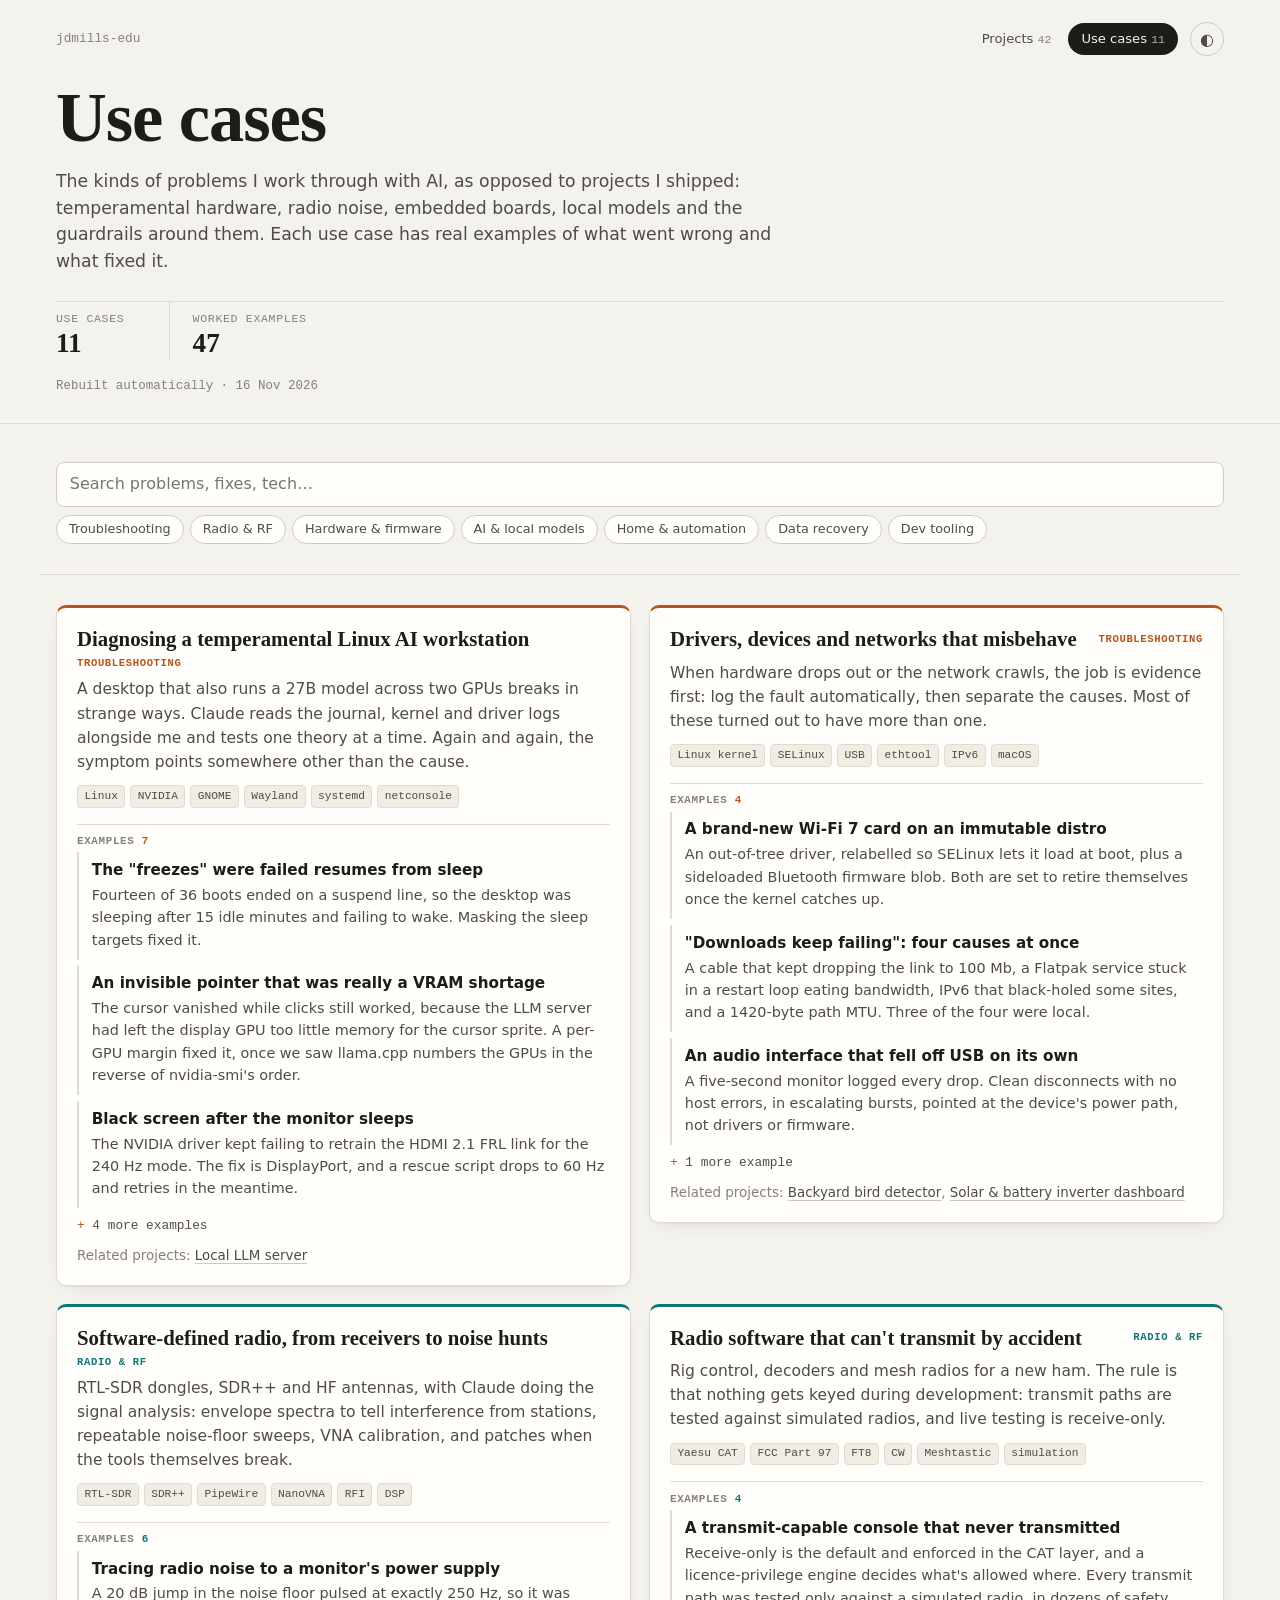
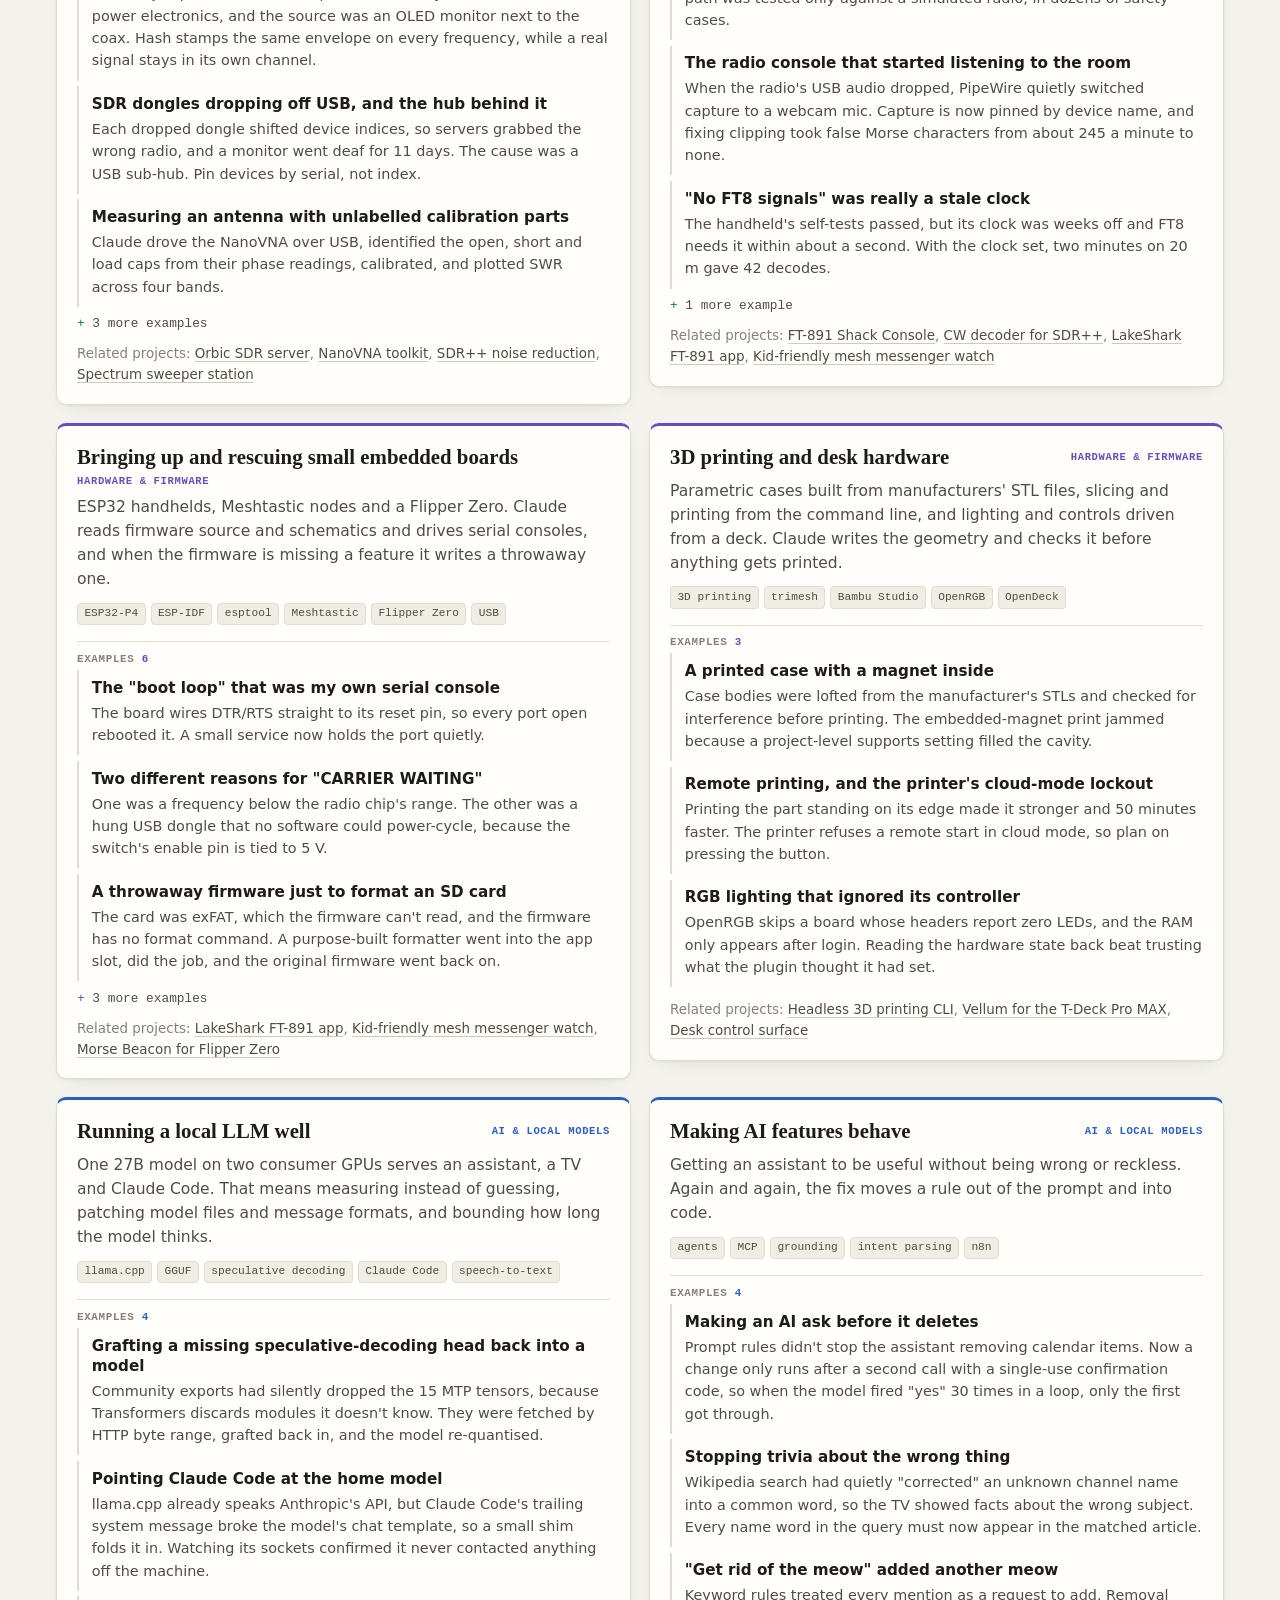
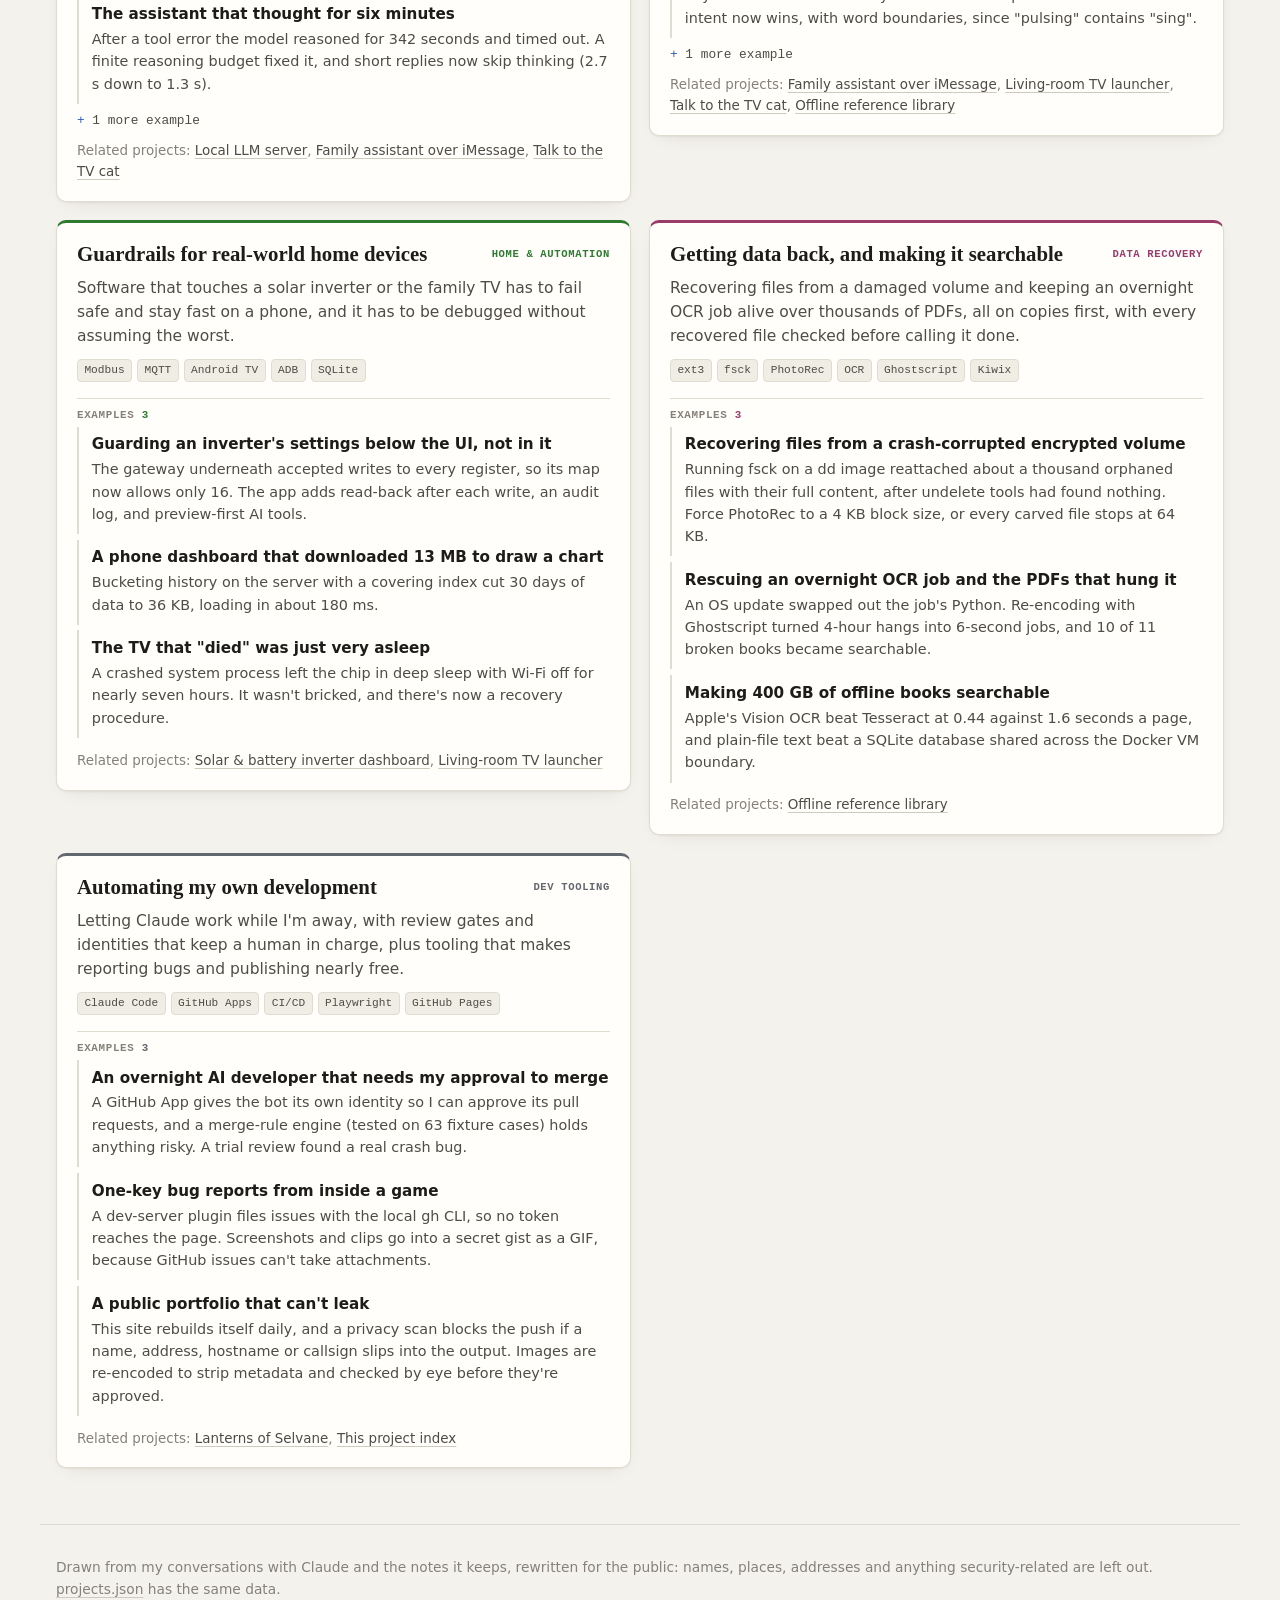
==== commit ffc644b3: "Update project index (2026-11-16)" ====
--- a/use-cases.html
+++ b/use-cases.html
@@ -4,21 +4,25 @@
 <meta charset="utf-8">
 <meta name="viewport" content="width=device-width, initial-scale=1">
 <title>Use cases · jdmills-edu</title>
-<meta name="description" content="Problems I&#x27;ve worked through with AI rather than projects I shipped: hardware faults, flaky drivers, radio-noise hunts, data recovery and local-model plumbing. Each one says what was wrong, what worked, and what I&#x27;d tell someone hitting the same thing.">
+<meta name="description" content="The kinds of problems I work through with AI, as opposed to projects I shipped: temperamental hardware, radio noise, embedded boards, local models and the guardrails around them. Each use case has real examples of what went wrong and what fixed it.">
 <meta property="og:title" content="Use cases · jdmills-edu">
-<meta property="og:description" content="Problems I&#x27;ve worked through with AI rather than projects I shipped: hardware faults, flaky drivers, radio-noise hunts, data recovery and local-model plumbing. Each one says what was wrong, what worked, and what I&#x27;d tell someone hitting the same thing.">
+<meta property="og:description" content="The kinds of problems I work through with AI, as opposed to projects I shipped: temperamental hardware, radio noise, embedded boards, local models and the guardrails around them. Each use case has real examples of what went wrong and what fixed it.">
 
 <link rel="icon" href="favicon.svg" type="image/svg+xml">
-<link rel="stylesheet" href="style.css?v=6b3c07c5">
+<link rel="stylesheet" href="style.css?v=20cc7142">
 <script>try{var t=localStorage.getItem('pi-theme');if(t)document.documentElement.dataset.theme=t}catch(e){}</script>
 </head>
 <body>
 <a class="skip" href="#projects">Skip to use cases</a>
 <header class="masthead">
 <div class="wrap">
-<div class="topline"><span class="handle"><a href="https://github.com/jdmills-edu" rel="noopener">jdmills-edu</a></span><nav class="tabs" aria-label="Sections"><a href="index.html">Projects <span class="n">42</span></a><a href="use-cases.html" aria-current="page">Use cases <span class="n">47</span></a></nav><button type="button" class="theme" id="theme" aria-label="Toggle dark mode"><span aria-hidden="true">◐</span></button></div>
+<div class="topline"><span class="handle"><a href="https://github.com/jdmills-edu" rel="noopener">jdmills-edu</a></span><nav class="tabs" aria-label="Sections"><a href="index.html">Projects <span class="n">42</span></a><a href="use-cases.html" aria-current="page">Use cases <span class="n">11</span></a></nav><button type="button" class="theme" id="theme" aria-label="Toggle dark mode"><span aria-hidden="true">◐</span></button></div>
 <h1>Use cases</h1>
-<p class="intro">Problems I&#x27;ve worked through with AI rather than projects I shipped: hardware faults, flaky drivers, radio-noise hunts, data recovery and local-model plumbing. Each one says what was wrong, what worked, and what I&#x27;d tell someone hitting the same thing.</p>
+<p class="intro">The kinds of problems I work through with AI, as opposed to projects I shipped: temperamental hardware, radio noise, embedded boards, local models and the guardrails around them. Each use case has real examples of what went wrong and what fixed it.</p>
+<dl class="stats">
+<div><dt>Use cases</dt><dd>11</dd></div>
+<div><dt>Worked examples</dt><dd>47</dd></div>
+</dl>
 <p class="rebuilt">Rebuilt automatically · <time datetime="2026-11-16">16 Nov 2026</time></p>
 </div>
 </header>
@@ -28,514 +32,139 @@
 <p class="result" id="result" aria-live="polite"></p>
 </nav>
 <main id="projects" class="wrap">
-<section class="cat-section" id="t-troubleshooting"><h2>Troubleshooting <span class="n">12</span></h2><div class="grid uc-grid"><article class="card uc topic-troubleshooting" id="u-carrier-waiting" data-topic="troubleshooting" data-search="two different reasons for &quot;carrier: waiting&quot; the fm screen of a handheld sdr firmware sat on &quot;waiting for carrier&quot; with no audio, on two separate occasions. the first time, reading the firmware source showed the screen was locked to a frequency below the onboard lr2021&#x27;s
-floor, a job the firmware hands to an external rtl-sdr that wasn&#x27;t plugged in. the second time, the console showed no
-dongle registered at all. a reboot and usb root-port resets didn&#x27;t help, and the schematic showed the usb-a power
-switch&#x27;s enable pin tied to 5 v, so no software can cut the dongle&#x27;s power.
- retuning fixed the first case. the second needed a physical unplug and replug, after which hf came straight back. a bus-powered dongle that hangs stays hung until vbus drops, and a reboot doesn&#x27;t drop it. rtl-sdr lr2021 usb host schematics">
+<section class="cat-section" id="t-all"><div class="grid uc-grid"><article class="card uc topic-troubleshooting" id="u-workstation-gremlins" data-topic="troubleshooting" data-search="diagnosing a temperamental linux ai workstation a desktop that also runs a 27b model across two gpus breaks in strange ways. claude reads the journal, kernel and
+driver logs alongside me and tests one theory at a time. again and again, the symptom points somewhere other than
+the cause.
+ linux nvidia gnome wayland systemd netconsole the &quot;freezes&quot; were failed resumes from sleep fourteen of 36 boots ended on a suspend line, so the desktop was sleeping after 15 idle minutes and failing to wake. masking the sleep targets fixed it. an invisible pointer that was really a vram shortage the cursor vanished while clicks still worked, because the llm server had left the display gpu too little memory for the cursor sprite. a per-gpu margin fixed it, once we saw llama.cpp numbers the gpus in the reverse of nvidia-smi&#x27;s order. black screen after the monitor sleeps the nvidia driver kept failing to retrain the hdmi 2.1 frl link for the 240 hz mode. the fix is displayport, and a rescue script drops to 60 hz and retries in the meantime. every gnome extension silently switched off a shell crash at startup tripped gnome&#x27;s safety switch. the first check missed it because homebrew&#x27;s `gsettings` can&#x27;t see the real settings. two apps quietly rendering on the cpu sdr++ in a container with no nvidia libraries was software-drawing its waterfall at 830% cpu, and grafting in the host driver took it to 1–2%. separately, a stale flatpak override had a slicer stuck in software gl. a global setting flipped which gpu an app used a system-wide cuda_device_order, added for one app, inverted another app&#x27;s gpu pinning. each launcher now sets both variables explicitly. a hard freeze, and a crash log that had stopped working two freezes under dual-gpu load left nothing in the journal, and the remote kernel log had gone silent days earlier when the receiving machine&#x27;s mac changed. that&#x27;s fixed and checked now, though the root cause is still open.">
 <div class="card-body">
-<div class="card-head"><h3><a href="#u-carrier-waiting">Two different reasons for &quot;CARRIER: WAITING&quot;</a></h3><time class="uc-date" datetime="2026-11">Nov 2026</time></div>
-<dl class="uc-body"><div><dt>Problem</dt><dd><p>The FM screen of a handheld SDR firmware sat on &quot;waiting for carrier&quot; with no audio, on two separate occasions.</p></dd></div><div><dt>What worked</dt><dd><p>The first time, reading the firmware source showed the screen was locked to a frequency below the onboard LR2021&#x27;s floor, a job the firmware hands to an external RTL-SDR that wasn&#x27;t plugged in. The second time, the console showed no dongle registered at all. A reboot and USB root-port resets didn&#x27;t help, and the schematic showed the USB-A power switch&#x27;s enable pin tied to 5 V, so no software can cut the dongle&#x27;s power.</p></dd></div><div><dt>Result</dt><dd><p>Retuning fixed the first case. The second needed a physical unplug and replug, after which HF came straight back.</p></dd></div></dl>
-<p class="uc-lesson"><span>Lesson</span> A bus-powered dongle that hangs stays hung until VBUS drops, and a reboot doesn&#x27;t drop it.</p>
-<ul class="stack"><li>RTL-SDR</li><li>LR2021</li><li>USB host</li><li>schematics</li></ul>
-<p class="uc-related">Related: <a href="index.html#p-lakeshark-ft891">LakeShark FT-891 app</a></p>
+<div class="card-head"><h3><a href="#u-workstation-gremlins">Diagnosing a temperamental Linux AI workstation</a></h3><span class="uc-topic">Troubleshooting</span></div>
+<div class="uc-summary"><p>A desktop that also runs a 27B model across two GPUs breaks in strange ways. Claude reads the journal, kernel and driver logs alongside me and tests one theory at a time. Again and again, the symptom points somewhere other than the cause.</p></div>
+<ul class="stack"><li>Linux</li><li>NVIDIA</li><li>GNOME</li><li>Wayland</li><li>systemd</li><li>netconsole</li></ul>
+<p class="uc-ex-label">Examples <span class="n">7</span></p>
+<ol class="uc-examples"><li><h4>The &quot;freezes&quot; were failed resumes from sleep</h4><p>Fourteen of 36 boots ended on a suspend line, so the desktop was sleeping after 15 idle minutes and failing to wake. Masking the sleep targets fixed it.</p></li><li><h4>An invisible pointer that was really a VRAM shortage</h4><p>The cursor vanished while clicks still worked, because the LLM server had left the display GPU too little memory for the cursor sprite. A per-GPU margin fixed it, once we saw llama.cpp numbers the GPUs in the reverse of nvidia-smi&#x27;s order.</p></li><li><h4>Black screen after the monitor sleeps</h4><p>The NVIDIA driver kept failing to retrain the HDMI 2.1 FRL link for the 240 Hz mode. The fix is DisplayPort, and a rescue script drops to 60 Hz and retries in the meantime.</p></li></ol>
+<details class="uc-more"><summary>4 more examples</summary><ol class="uc-examples" start="4"><li><h4>Every GNOME extension silently switched off</h4><p>A shell crash at startup tripped GNOME&#x27;s safety switch. The first check missed it because Homebrew&#x27;s <code>gsettings</code> can&#x27;t see the real settings.</p></li><li><h4>Two apps quietly rendering on the CPU</h4><p>SDR++ in a container with no NVIDIA libraries was software-drawing its waterfall at 830% CPU, and grafting in the host driver took it to 1–2%. Separately, a stale Flatpak override had a slicer stuck in software GL.</p></li><li><h4>A global setting flipped which GPU an app used</h4><p>A system-wide CUDA_DEVICE_ORDER, added for one app, inverted another app&#x27;s GPU pinning. Each launcher now sets both variables explicitly.</p></li><li><h4>A hard freeze, and a crash log that had stopped working</h4><p>Two freezes under dual-GPU load left nothing in the journal, and the remote kernel log had gone silent days earlier when the receiving machine&#x27;s MAC changed. That&#x27;s fixed and checked now, though the root cause is still open.</p></li></ol></details>
+<p class="uc-related">Related projects: <a href="index.html#p-local-llm">Local LLM server</a></p>
 </div></article>
-<article class="card uc topic-troubleshooting" id="u-accidental-software-rendering" data-topic="troubleshooting" data-search="two apps quietly rendering on the cpu sdr++ used about 830% cpu drawing a waterfall, and a 3d slicer felt sluggish, on a machine with two nvidia gpus. sdr++ ran in a distrobox created without nvidia support, so opengl fell back to llvmpipe. rather than rebuild the
-container, the host&#x27;s nvidia libraries were symlinked in and registered with glvnd. the slicer had a months-old
-flatpak override forcing software gl.
- sdr++ dropped to 1–2% cpu on the gpu. resetting the override restored hardware rendering in the slicer. check `glxinfo -b`. old workarounds outlive the bugs they fixed. opengl llvmpipe distrobox flatpak nvidia">
+<article class="card uc topic-troubleshooting" id="u-devices-and-networks" data-topic="troubleshooting" data-search="drivers, devices and networks that misbehave when hardware drops out or the network crawls, the job is evidence first: log the fault automatically, then
+separate the causes. most of these turned out to have more than one.
+ linux kernel selinux usb ethtool ipv6 macos a brand-new wi-fi 7 card on an immutable distro an out-of-tree driver, relabelled so selinux lets it load at boot, plus a sideloaded bluetooth firmware blob. both are set to retire themselves once the kernel catches up. &quot;downloads keep failing&quot;: four causes at once a cable that kept dropping the link to 100 mb, a flatpak service stuck in a restart loop eating bandwidth, ipv6 that black-holed some sites, and a 1420-byte path mtu. three of the four were local. an audio interface that fell off usb on its own a five-second monitor logged every drop. clean disconnects with no host errors, in escalating bursts, pointed at the device&#x27;s power path, not drivers or firmware. a permission prompt nobody could click froze a headless mac services on a mac mini hung in `open()` because macos&#x27;s privacy daemon was waiting on a consent prompt, set off when a homebrew upgrade changed a binary&#x27;s path. moving their data out of the protected documents folder ended it.">
 <div class="card-body">
-<div class="card-head"><h3><a href="#u-accidental-software-rendering">Two apps quietly rendering on the CPU</a></h3><time class="uc-date" datetime="2026-11">Nov 2026</time></div>
-<dl class="uc-body"><div><dt>Problem</dt><dd><p>SDR++ used about 830% CPU drawing a waterfall, and a 3D slicer felt sluggish, on a machine with two NVIDIA GPUs.</p></dd></div><div><dt>What worked</dt><dd><p>SDR++ ran in a distrobox created without NVIDIA support, so OpenGL fell back to llvmpipe. Rather than rebuild the container, the host&#x27;s NVIDIA libraries were symlinked in and registered with glvnd. The slicer had a months-old Flatpak override forcing software GL.</p></dd></div><div><dt>Result</dt><dd><p>SDR++ dropped to 1–2% CPU on the GPU. Resetting the override restored hardware rendering in the slicer.</p></dd></div></dl>
-<p class="uc-lesson"><span>Lesson</span> Check <code>glxinfo -B</code>. Old workarounds outlive the bugs they fixed.</p>
-<ul class="stack"><li>OpenGL</li><li>llvmpipe</li><li>distrobox</li><li>Flatpak</li><li>NVIDIA</li></ul>
-<p class="uc-related">Related: <a href="index.html#p-bambu-cli">Headless 3D printing CLI</a></p>
+<div class="card-head"><h3><a href="#u-devices-and-networks">Drivers, devices and networks that misbehave</a></h3><span class="uc-topic">Troubleshooting</span></div>
+<div class="uc-summary"><p>When hardware drops out or the network crawls, the job is evidence first: log the fault automatically, then separate the causes. Most of these turned out to have more than one.</p></div>
+<ul class="stack"><li>Linux kernel</li><li>SELinux</li><li>USB</li><li>ethtool</li><li>IPv6</li><li>macOS</li></ul>
+<p class="uc-ex-label">Examples <span class="n">4</span></p>
+<ol class="uc-examples"><li><h4>A brand-new Wi-Fi 7 card on an immutable distro</h4><p>An out-of-tree driver, relabelled so SELinux lets it load at boot, plus a sideloaded Bluetooth firmware blob. Both are set to retire themselves once the kernel catches up.</p></li><li><h4>&quot;Downloads keep failing&quot;: four causes at once</h4><p>A cable that kept dropping the link to 100 Mb, a Flatpak service stuck in a restart loop eating bandwidth, IPv6 that black-holed some sites, and a 1420-byte path MTU. Three of the four were local.</p></li><li><h4>An audio interface that fell off USB on its own</h4><p>A five-second monitor logged every drop. Clean disconnects with no host errors, in escalating bursts, pointed at the device&#x27;s power path, not drivers or firmware.</p></li></ol>
+<details class="uc-more"><summary>1 more example</summary><ol class="uc-examples" start="4"><li><h4>A permission prompt nobody could click froze a headless Mac</h4><p>Services on a Mac mini hung in <code>open()</code> because macOS&#x27;s privacy daemon was waiting on a consent prompt, set off when a Homebrew upgrade changed a binary&#x27;s path. Moving their data out of the protected Documents folder ended it.</p></li></ol></details>
+<p class="uc-related">Related projects: <a href="index.html#p-bird-detector">Backyard bird detector</a>, <a href="index.html#p-inverter-dashboard">Solar &amp; battery inverter dashboard</a></p>
 </div></article>
-<article class="card uc topic-troubleshooting" id="u-serial-port-reset-loop" data-topic="troubleshooting" data-search="the &quot;boot loop&quot; that was my own serial console a freshly flashed esp32-p4 handheld seemed to reboot itself again and again, with a 30-second splash each time. the reboots lined up exactly with each new serial connection, and the firmware&#x27;s crash record showed only external
-resets. the board wires the usb-serial chip&#x27;s dtr/rts lines straight to the chip&#x27;s en pin, so linux toggling them on
-every port open reset the board. a tiny helper now holds the port open in a state linux leaves alone, run as a
-systemd service tied to that usb device.
- connecting no longer resets the board. it still resets once on plug-in and when flashing, as it should. if a board &quot;boot-loops&quot; only while you&#x27;re watching it, suspect your own tooling first. esp32-p4 usb serial dtr/rts systemd">
+<article class="card uc topic-radio" id="u-sdr-signals-and-noise" data-topic="radio" data-search="software-defined radio, from receivers to noise hunts rtl-sdr dongles, sdr++ and hf antennas, with claude doing the signal analysis: envelope spectra to tell
+interference from stations, repeatable noise-floor sweeps, vna calibration, and patches when the tools
+themselves break.
+ rtl-sdr sdr++ pipewire nanovna rfi dsp tracing radio noise to a monitor&#x27;s power supply a 20 db jump in the noise floor pulsed at exactly 250 hz, so it was power electronics, and the source was an oled monitor next to the coax. hash stamps the same envelope on every frequency, while a real signal stays in its own channel. sdr dongles dropping off usb, and the hub behind it each dropped dongle shifted device indices, so servers grabbed the wrong radio, and a monitor went deaf for 11 days. the cause was a usb sub-hub. pin devices by serial, not index. measuring an antenna with unlabelled calibration parts claude drove the nanovna over usb, identified the open, short and load caps from their phase readings, calibrated, and plotted swr across four bands. a repeatable noise-floor test for antenna changes a direct-sampling sweep over rtl_tcp turns &quot;did that help?&quot; into before-and-after numbers. let the tuner settle after each retune. the cw &quot;noise&quot; that was really the agc the howl between morse characters was the agc adding up to 140 db of gain in each pause, which recordings showed. the speech denoiser used for voice turned out to erase cw entirely, so routing now follows the mode. sdr++ playing into the wrong output, and crashing at startup rtaudio saw one device name for three pipewire sinks, so a launcher now moves the stream. a divide-by-zero race was fixed by rebuilding the core library at the package&#x27;s exact commit.">
 <div class="card-body">
-<div class="card-head"><h3><a href="#u-serial-port-reset-loop">The &quot;boot loop&quot; that was my own serial console</a></h3><time class="uc-date" datetime="2026-10">Oct 2026</time></div>
-<dl class="uc-body"><div><dt>Problem</dt><dd><p>A freshly flashed ESP32-P4 handheld seemed to reboot itself again and again, with a 30-second splash each time.</p></dd></div><div><dt>What worked</dt><dd><p>The reboots lined up exactly with each new serial connection, and the firmware&#x27;s crash record showed only external resets. The board wires the USB-serial chip&#x27;s DTR/RTS lines straight to the chip&#x27;s EN pin, so Linux toggling them on every port open reset the board. A tiny helper now holds the port open in a state Linux leaves alone, run as a systemd service tied to that USB device.</p></dd></div><div><dt>Result</dt><dd><p>Connecting no longer resets the board. It still resets once on plug-in and when flashing, as it should.</p></dd></div></dl>
-<p class="uc-lesson"><span>Lesson</span> If a board &quot;boot-loops&quot; only while you&#x27;re watching it, suspect your own tooling first.</p>
-<ul class="stack"><li>ESP32-P4</li><li>USB serial</li><li>DTR/RTS</li><li>systemd</li></ul>
-<p class="uc-related">Related: <a href="index.html#p-lakeshark-ft891">LakeShark FT-891 app</a></p>
+<div class="card-head"><h3><a href="#u-sdr-signals-and-noise">Software-defined radio, from receivers to noise hunts</a></h3><span class="uc-topic">Radio &amp; RF</span></div>
+<div class="uc-summary"><p>RTL-SDR dongles, SDR++ and HF antennas, with Claude doing the signal analysis: envelope spectra to tell interference from stations, repeatable noise-floor sweeps, VNA calibration, and patches when the tools themselves break.</p></div>
+<ul class="stack"><li>RTL-SDR</li><li>SDR++</li><li>PipeWire</li><li>NanoVNA</li><li>RFI</li><li>DSP</li></ul>
+<p class="uc-ex-label">Examples <span class="n">6</span></p>
+<ol class="uc-examples"><li><h4>Tracing radio noise to a monitor&#x27;s power supply</h4><p>A 20 dB jump in the noise floor pulsed at exactly 250 Hz, so it was power electronics, and the source was an OLED monitor next to the coax. Hash stamps the same envelope on every frequency, while a real signal stays in its own channel.</p></li><li><h4>SDR dongles dropping off USB, and the hub behind it</h4><p>Each dropped dongle shifted device indices, so servers grabbed the wrong radio, and a monitor went deaf for 11 days. The cause was a USB sub-hub. Pin devices by serial, not index.</p></li><li><h4>Measuring an antenna with unlabelled calibration parts</h4><p>Claude drove the NanoVNA over USB, identified the open, short and load caps from their phase readings, calibrated, and plotted SWR across four bands.</p></li></ol>
+<details class="uc-more"><summary>3 more examples</summary><ol class="uc-examples" start="4"><li><h4>A repeatable noise-floor test for antenna changes</h4><p>A direct-sampling sweep over rtl_tcp turns &quot;did that help?&quot; into before-and-after numbers. Let the tuner settle after each retune.</p></li><li><h4>The CW &quot;noise&quot; that was really the AGC</h4><p>The howl between Morse characters was the AGC adding up to 140 dB of gain in each pause, which recordings showed. The speech denoiser used for voice turned out to erase CW entirely, so routing now follows the mode.</p></li><li><h4>SDR++ playing into the wrong output, and crashing at startup</h4><p>RtAudio saw one device name for three PipeWire sinks, so a launcher now moves the stream. A divide-by-zero race was fixed by rebuilding the core library at the package&#x27;s exact commit.</p></li></ol></details>
+<p class="uc-related">Related projects: <a href="index.html#p-orbic-sdr">Orbic SDR server</a>, <a href="index.html#p-nanovna-toolkit">NanoVNA toolkit</a>, <a href="index.html#p-sdr-noise-reduction">SDR++ noise reduction</a>, <a href="index.html#p-spectrum-sweepers">Spectrum sweeper station</a></p>
 </div></article>
-<article class="card uc topic-troubleshooting" id="u-failed-suspend-not-hangs" data-topic="troubleshooting" data-search="most &quot;freezes&quot; were failed resumes from sleep a workstation seemed to freeze at random every few days and needed a hard reset. an audit of all 36 retained boots found 14 ending with &quot;pm: suspend entry&quot; as the last log line, so the desktop was
-suspending itself after 15 idle minutes (ssh doesn&#x27;t count as activity) and failing to resume. a remote kernel log
-stream (netconsole) caught the remaining hangs from another machine.
- masking the sleep targets ended the suspend failures. a smaller set of real hangs under dual-gpu load is still being chased. before debugging a &quot;hang&quot;, check whether the machine simply went to sleep. linux systemd suspend netconsole journalctl">
+<article class="card uc topic-radio" id="u-safe-radio-software" data-topic="radio" data-search="radio software that can&#x27;t transmit by accident rig control, decoders and mesh radios for a new ham. the rule is that nothing gets keyed during development:
+transmit paths are tested against simulated radios, and live testing is receive-only.
+ yaesu cat fcc part 97 ft8 cw meshtastic simulation a transmit-capable console that never transmitted receive-only is the default and enforced in the cat layer, and a licence-privilege engine decides what&#x27;s allowed where. every transmit path was tested only against a simulated radio, in dozens of safety cases. the radio console that started listening to the room when the radio&#x27;s usb audio dropped, pipewire quietly switched capture to a webcam mic. capture is now pinned by device name, and fixing clipping took false morse characters from about 245 a minute to none. &quot;no ft8 signals&quot; was really a stale clock the handheld&#x27;s self-tests passed, but its clock was weeks off and ft8 needs it within about a second. with the clock set, two minutes on 20 m gave 42 decodes. mesh radios that may not have shared a frequency meshtastic derives the frequency slot from the channel name, so a receive-only probe listened on both candidates. the likeliest culprit turned out to be a stale phone-to-radio bluetooth link.">
 <div class="card-body">
-<div class="card-head"><h3><a href="#u-failed-suspend-not-hangs">Most &quot;freezes&quot; were failed resumes from sleep</a></h3><time class="uc-date" datetime="2026-10">Oct 2026</time></div>
-<dl class="uc-body"><div><dt>Problem</dt><dd><p>A workstation seemed to freeze at random every few days and needed a hard reset.</p></dd></div><div><dt>What worked</dt><dd><p>An audit of all 36 retained boots found 14 ending with &quot;PM: suspend entry&quot; as the last log line, so the desktop was suspending itself after 15 idle minutes (SSH doesn&#x27;t count as activity) and failing to resume. A remote kernel log stream (netconsole) caught the remaining hangs from another machine.</p></dd></div><div><dt>Result</dt><dd><p>Masking the sleep targets ended the suspend failures. A smaller set of real hangs under dual-GPU load is still being chased.</p></dd></div></dl>
-<p class="uc-lesson"><span>Lesson</span> Before debugging a &quot;hang&quot;, check whether the machine simply went to sleep.</p>
-<ul class="stack"><li>Linux</li><li>systemd</li><li>suspend</li><li>netconsole</li><li>journalctl</li></ul>
+<div class="card-head"><h3><a href="#u-safe-radio-software">Radio software that can&#x27;t transmit by accident</a></h3><span class="uc-topic">Radio &amp; RF</span></div>
+<div class="uc-summary"><p>Rig control, decoders and mesh radios for a new ham. The rule is that nothing gets keyed during development: transmit paths are tested against simulated radios, and live testing is receive-only.</p></div>
+<ul class="stack"><li>Yaesu CAT</li><li>FCC Part 97</li><li>FT8</li><li>CW</li><li>Meshtastic</li><li>simulation</li></ul>
+<p class="uc-ex-label">Examples <span class="n">4</span></p>
+<ol class="uc-examples"><li><h4>A transmit-capable console that never transmitted</h4><p>Receive-only is the default and enforced in the CAT layer, and a licence-privilege engine decides what&#x27;s allowed where. Every transmit path was tested only against a simulated radio, in dozens of safety cases.</p></li><li><h4>The radio console that started listening to the room</h4><p>When the radio&#x27;s USB audio dropped, PipeWire quietly switched capture to a webcam mic. Capture is now pinned by device name, and fixing clipping took false Morse characters from about 245 a minute to none.</p></li><li><h4>&quot;No FT8 signals&quot; was really a stale clock</h4><p>The handheld&#x27;s self-tests passed, but its clock was weeks off and FT8 needs it within about a second. With the clock set, two minutes on 20 m gave 42 decodes.</p></li></ol>
+<details class="uc-more"><summary>1 more example</summary><ol class="uc-examples" start="4"><li><h4>Mesh radios that may not have shared a frequency</h4><p>Meshtastic derives the frequency slot from the channel name, so a receive-only probe listened on both candidates. The likeliest culprit turned out to be a stale phone-to-radio Bluetooth link.</p></li></ol></details>
+<p class="uc-related">Related projects: <a href="index.html#p-ft891-console">FT-891 Shack Console</a>, <a href="index.html#p-sdrpp-cw">CW decoder for SDR++</a>, <a href="index.html#p-lakeshark-ft891">LakeShark FT-891 app</a>, <a href="index.html#p-mesh-watch">Kid-friendly mesh messenger watch</a></p>
+</div></article>
+<article class="card uc topic-hardware" id="u-embedded-bring-up" data-topic="hardware" data-search="bringing up and rescuing small embedded boards esp32 handhelds, meshtastic nodes and a flipper zero. claude reads firmware source and schematics and drives
+serial consoles, and when the firmware is missing a feature it writes a throwaway one.
+ esp32-p4 esp-idf esptool meshtastic flipper zero usb the &quot;boot loop&quot; that was my own serial console the board wires dtr/rts straight to its reset pin, so every port open rebooted it. a small service now holds the port quietly. two different reasons for &quot;carrier waiting&quot; one was a frequency below the radio chip&#x27;s range. the other was a hung usb dongle that no software could power-cycle, because the switch&#x27;s enable pin is tied to 5 v. a throwaway firmware just to format an sd card the card was exfat, which the firmware can&#x27;t read, and the firmware has no format command. a purpose-built formatter went into the app slot, did the job, and the original firmware went back on. turning a microcontroller into a usb card reader temporary mass-storage firmware loaded an offline street map (cut from openstreetmap data into pmtiles) and 600 mb of music in about 24 minutes. the card&#x27;s own write speed was the real limit. a flashing script that clobbered the ota partition meshtastic&#x27;s bundled script wrote the filesystem at a hard-coded offset that is wrong on 16 mb boards. flashing by hand with esptool, at the release&#x27;s own offsets, fixed it. testing a flipper app without touching the flipper the serial cli can drive a running app (`input send`), check for crashes (`loader info`) and check for leaks (`free`), so every build gets a scripted smoke test.">
+<div class="card-body">
+<div class="card-head"><h3><a href="#u-embedded-bring-up">Bringing up and rescuing small embedded boards</a></h3><span class="uc-topic">Hardware &amp; firmware</span></div>
+<div class="uc-summary"><p>ESP32 handhelds, Meshtastic nodes and a Flipper Zero. Claude reads firmware source and schematics and drives serial consoles, and when the firmware is missing a feature it writes a throwaway one.</p></div>
+<ul class="stack"><li>ESP32-P4</li><li>ESP-IDF</li><li>esptool</li><li>Meshtastic</li><li>Flipper Zero</li><li>USB</li></ul>
+<p class="uc-ex-label">Examples <span class="n">6</span></p>
+<ol class="uc-examples"><li><h4>The &quot;boot loop&quot; that was my own serial console</h4><p>The board wires DTR/RTS straight to its reset pin, so every port open rebooted it. A small service now holds the port quietly.</p></li><li><h4>Two different reasons for &quot;CARRIER WAITING&quot;</h4><p>One was a frequency below the radio chip&#x27;s range. The other was a hung USB dongle that no software could power-cycle, because the switch&#x27;s enable pin is tied to 5 V.</p></li><li><h4>A throwaway firmware just to format an SD card</h4><p>The card was exFAT, which the firmware can&#x27;t read, and the firmware has no format command. A purpose-built formatter went into the app slot, did the job, and the original firmware went back on.</p></li></ol>
+<details class="uc-more"><summary>3 more examples</summary><ol class="uc-examples" start="4"><li><h4>Turning a microcontroller into a USB card reader</h4><p>Temporary mass-storage firmware loaded an offline street map (cut from OpenStreetMap data into PMTiles) and 600 MB of music in about 24 minutes. The card&#x27;s own write speed was the real limit.</p></li><li><h4>A flashing script that clobbered the OTA partition</h4><p>Meshtastic&#x27;s bundled script wrote the filesystem at a hard-coded offset that is wrong on 16 MB boards. Flashing by hand with esptool, at the release&#x27;s own offsets, fixed it.</p></li><li><h4>Testing a Flipper app without touching the Flipper</h4><p>The serial CLI can drive a running app (<code>input send</code>), check for crashes (<code>loader info</code>) and check for leaks (<code>free</code>), so every build gets a scripted smoke test.</p></li></ol></details>
+<p class="uc-related">Related projects: <a href="index.html#p-lakeshark-ft891">LakeShark FT-891 app</a>, <a href="index.html#p-mesh-watch">Kid-friendly mesh messenger watch</a>, <a href="index.html#p-flipper-morse-beacon">Morse Beacon for Flipper Zero</a></p>
+</div></article>
+<article class="card uc topic-hardware" id="u-making-physical-things" data-topic="hardware" data-search="3d printing and desk hardware parametric cases built from manufacturers&#x27; stl files, slicing and printing from the command line, and lighting
+and controls driven from a deck. claude writes the geometry and checks it before anything gets printed.
+ 3d printing trimesh bambu studio openrgb opendeck a printed case with a magnet inside case bodies were lofted from the manufacturer&#x27;s stls and checked for interference before printing. the embedded-magnet print jammed because a project-level supports setting filled the cavity. remote printing, and the printer&#x27;s cloud-mode lockout printing the part standing on its edge made it stronger and 50 minutes faster. the printer refuses a remote start in cloud mode, so plan on pressing the button. rgb lighting that ignored its controller openrgb skips a board whose headers report zero leds, and the ram only appears after login. reading the hardware state back beat trusting what the plugin thought it had set.">
+<div class="card-body">
+<div class="card-head"><h3><a href="#u-making-physical-things">3D printing and desk hardware</a></h3><span class="uc-topic">Hardware &amp; firmware</span></div>
+<div class="uc-summary"><p>Parametric cases built from manufacturers&#x27; STL files, slicing and printing from the command line, and lighting and controls driven from a deck. Claude writes the geometry and checks it before anything gets printed.</p></div>
+<ul class="stack"><li>3D printing</li><li>trimesh</li><li>Bambu Studio</li><li>OpenRGB</li><li>OpenDeck</li></ul>
+<p class="uc-ex-label">Examples <span class="n">3</span></p>
+<ol class="uc-examples"><li><h4>A printed case with a magnet inside</h4><p>Case bodies were lofted from the manufacturer&#x27;s STLs and checked for interference before printing. The embedded-magnet print jammed because a project-level supports setting filled the cavity.</p></li><li><h4>Remote printing, and the printer&#x27;s cloud-mode lockout</h4><p>Printing the part standing on its edge made it stronger and 50 minutes faster. The printer refuses a remote start in cloud mode, so plan on pressing the button.</p></li><li><h4>RGB lighting that ignored its controller</h4><p>OpenRGB skips a board whose headers report zero LEDs, and the RAM only appears after login. Reading the hardware state back beat trusting what the plugin thought it had set.</p></li></ol>
 
+<p class="uc-related">Related projects: <a href="index.html#p-bambu-cli">Headless 3D printing CLI</a>, <a href="index.html#p-vellum-tdeck">Vellum for the T-Deck Pro MAX</a>, <a href="index.html#p-desk-controls">Desk control surface</a></p>
 </div></article>
-<article class="card uc topic-troubleshooting" id="u-netconsole-went-dark" data-topic="troubleshooting" data-search="a hard freeze, and the crash log that had quietly stopped working the workstation hard-froze twice in half an hour. the journal stopped mid-line with no kernel, gpu or pcie error. a service that logged every 7.5 seconds pinned the freeze to the second, below where the kernel&#x27;s lockup watchdog
-could see it. both freezes came while the llm was busy across both gpus, one of them on an oculink link. the remote
-netconsole log that should have caught it had stopped days earlier, because the receiving machine&#x27;s mac address
-changed after a network-card swap.
- no root cause yet, though the evidence points at the pcie link under dual-gpu load. netconsole works again and now checks the mac. netconsole fails silently when the receiver&#x27;s mac changes, so test your crash logging before you need it. netconsole pcie oculink multi-gpu">
+<article class="card uc topic-ai" id="u-local-llm-ops" data-topic="ai" data-search="running a local llm well one 27b model on two consumer gpus serves an assistant, a tv and claude code. that means measuring
+instead of guessing, patching model files and message formats, and bounding how long the model thinks.
+ llama.cpp gguf speculative decoding claude code speech-to-text grafting a missing speculative-decoding head back into a model community exports had silently dropped the 15 mtp tensors, because transformers discards modules it doesn&#x27;t know. they were fetched by http byte range, grafted back in, and the model re-quantised. pointing claude code at the home model llama.cpp already speaks anthropic&#x27;s api, but claude code&#x27;s trailing system message broke the model&#x27;s chat template, so a small shim folds it in. watching its sockets confirmed it never contacted anything off the machine. the assistant that thought for six minutes after a tool error the model reasoned for 342 seconds and timed out. a finite reasoning budget fixed it, and short replies now skip thinking (2.7 s down to 1.3 s). picking speech-to-text for a tv that talks back parakeet on the cpu beat moonshine and whisper at about 60 ms per utterance, with no gpu needed. short names were the weak spot until the vocabulary was biased toward them.">
 <div class="card-body">
-<div class="card-head"><h3><a href="#u-netconsole-went-dark">A hard freeze, and the crash log that had quietly stopped working</a></h3><time class="uc-date" datetime="2026-10">Oct 2026</time></div>
-<dl class="uc-body"><div><dt>Problem</dt><dd><p>The workstation hard-froze twice in half an hour. The journal stopped mid-line with no kernel, GPU or PCIe error.</p></dd></div><div><dt>What worked</dt><dd><p>A service that logged every 7.5 seconds pinned the freeze to the second, below where the kernel&#x27;s lockup watchdog could see it. Both freezes came while the LLM was busy across both GPUs, one of them on an OCuLink link. The remote netconsole log that should have caught it had stopped days earlier, because the receiving machine&#x27;s MAC address changed after a network-card swap.</p></dd></div><div><dt>Result</dt><dd><p>No root cause yet, though the evidence points at the PCIe link under dual-GPU load. Netconsole works again and now checks the MAC.</p></dd></div></dl>
-<p class="uc-lesson"><span>Lesson</span> Netconsole fails silently when the receiver&#x27;s MAC changes, so test your crash logging before you need it.</p>
-<ul class="stack"><li>netconsole</li><li>PCIe</li><li>OCuLink</li><li>multi-GPU</li></ul>
-<p class="uc-related">Related: <a href="index.html#p-local-llm">Local LLM server</a></p>
+<div class="card-head"><h3><a href="#u-local-llm-ops">Running a local LLM well</a></h3><span class="uc-topic">AI &amp; local models</span></div>
+<div class="uc-summary"><p>One 27B model on two consumer GPUs serves an assistant, a TV and Claude Code. That means measuring instead of guessing, patching model files and message formats, and bounding how long the model thinks.</p></div>
+<ul class="stack"><li>llama.cpp</li><li>GGUF</li><li>speculative decoding</li><li>Claude Code</li><li>speech-to-text</li></ul>
+<p class="uc-ex-label">Examples <span class="n">4</span></p>
+<ol class="uc-examples"><li><h4>Grafting a missing speculative-decoding head back into a model</h4><p>Community exports had silently dropped the 15 MTP tensors, because Transformers discards modules it doesn&#x27;t know. They were fetched by HTTP byte range, grafted back in, and the model re-quantised.</p></li><li><h4>Pointing Claude Code at the home model</h4><p>llama.cpp already speaks Anthropic&#x27;s API, but Claude Code&#x27;s trailing system message broke the model&#x27;s chat template, so a small shim folds it in. Watching its sockets confirmed it never contacted anything off the machine.</p></li><li><h4>The assistant that thought for six minutes</h4><p>After a tool error the model reasoned for 342 seconds and timed out. A finite reasoning budget fixed it, and short replies now skip thinking (2.7 s down to 1.3 s).</p></li></ol>
+<details class="uc-more"><summary>1 more example</summary><ol class="uc-examples" start="4"><li><h4>Picking speech-to-text for a TV that talks back</h4><p>Parakeet on the CPU beat Moonshine and Whisper at about 60 ms per utterance, with no GPU needed. Short names were the weak spot until the vocabulary was biased toward them.</p></li></ol></details>
+<p class="uc-related">Related projects: <a href="index.html#p-local-llm">Local LLM server</a>, <a href="index.html#p-family-assistant">Family assistant over iMessage</a>, <a href="index.html#p-talk-to-the-cat">Talk to the TV cat</a></p>
 </div></article>
-<article class="card uc topic-troubleshooting" id="u-tcc-wedge" data-topic="troubleshooting" data-search="a permission prompt nobody could click froze a headless mac two services on a headless mac mini, a bird detector and an inverter monitor, hung with no error. even their sqlite opens never returned. sampling a hung process showed it stuck in the kernel&#x27;s `open()`. sampling the per-user privacy daemon (tccd) showed
-its threads piled up behind a consent prompt nobody could answer. the root cause: macos ties these grants to a
-binary&#x27;s path, and each homebrew upgrade of node or python changes that path.
- force-killing tccd let both services recover, and moving their data out of the protected documents folder keeps it from recurring. on a headless mac, keep service data out of tcc-protected folders. macos tcc launchd docker sqlite">
+<article class="card uc topic-ai" id="u-trustworthy-ai-features" data-topic="ai" data-search="making ai features behave getting an assistant to be useful without being wrong or reckless. again and again, the fix moves a rule
+out of the prompt and into code.
+ agents mcp grounding intent parsing n8n making an ai ask before it deletes prompt rules didn&#x27;t stop the assistant removing calendar items. now a change only runs after a second call with a single-use confirmation code, so when the model fired &quot;yes&quot; 30 times in a loop, only the first got through. stopping trivia about the wrong thing wikipedia search had quietly &quot;corrected&quot; an unknown channel name into a common word, so the tv showed facts about the wrong subject. every name word in the query must now appear in the matched article. &quot;get rid of the meow&quot; added another meow keyword rules treated every mention as a request to add. removal intent now wins, with word boundaries, since &quot;pulsing&quot; contains &quot;sing&quot;. when an llm can&#x27;t hum, look the tune up melodies come from a songbook, then free midi files (with the lead line extracted), and only last from the model&#x27;s memory.">
 <div class="card-body">
-<div class="card-head"><h3><a href="#u-tcc-wedge">A permission prompt nobody could click froze a headless Mac</a></h3><time class="uc-date" datetime="2026-10">Oct 2026</time></div>
-<dl class="uc-body"><div><dt>Problem</dt><dd><p>Two services on a headless Mac mini, a bird detector and an inverter monitor, hung with no error. Even their SQLite opens never returned.</p></dd></div><div><dt>What worked</dt><dd><p>Sampling a hung process showed it stuck in the kernel&#x27;s <code>open()</code>. Sampling the per-user privacy daemon (tccd) showed its threads piled up behind a consent prompt nobody could answer. The root cause: macOS ties these grants to a binary&#x27;s path, and each Homebrew upgrade of node or python changes that path.</p></dd></div><div><dt>Result</dt><dd><p>Force-killing tccd let both services recover, and moving their data out of the protected Documents folder keeps it from recurring.</p></dd></div></dl>
-<p class="uc-lesson"><span>Lesson</span> On a headless Mac, keep service data out of TCC-protected folders.</p>
-<ul class="stack"><li>macOS</li><li>TCC</li><li>launchd</li><li>Docker</li><li>SQLite</li></ul>
-<p class="uc-related">Related: <a href="index.html#p-bird-detector">Backyard bird detector</a>, <a href="index.html#p-inverter-dashboard">Solar &amp; battery inverter dashboard</a></p>
+<div class="card-head"><h3><a href="#u-trustworthy-ai-features">Making AI features behave</a></h3><span class="uc-topic">AI &amp; local models</span></div>
+<div class="uc-summary"><p>Getting an assistant to be useful without being wrong or reckless. Again and again, the fix moves a rule out of the prompt and into code.</p></div>
+<ul class="stack"><li>agents</li><li>MCP</li><li>grounding</li><li>intent parsing</li><li>n8n</li></ul>
+<p class="uc-ex-label">Examples <span class="n">4</span></p>
+<ol class="uc-examples"><li><h4>Making an AI ask before it deletes</h4><p>Prompt rules didn&#x27;t stop the assistant removing calendar items. Now a change only runs after a second call with a single-use confirmation code, so when the model fired &quot;yes&quot; 30 times in a loop, only the first got through.</p></li><li><h4>Stopping trivia about the wrong thing</h4><p>Wikipedia search had quietly &quot;corrected&quot; an unknown channel name into a common word, so the TV showed facts about the wrong subject. Every name word in the query must now appear in the matched article.</p></li><li><h4>&quot;Get rid of the meow&quot; added another meow</h4><p>Keyword rules treated every mention as a request to add. Removal intent now wins, with word boundaries, since &quot;pulsing&quot; contains &quot;sing&quot;.</p></li></ol>
+<details class="uc-more"><summary>1 more example</summary><ol class="uc-examples" start="4"><li><h4>When an LLM can&#x27;t hum, look the tune up</h4><p>Melodies come from a songbook, then free MIDI files (with the lead line extracted), and only last from the model&#x27;s memory.</p></li></ol></details>
+<p class="uc-related">Related projects: <a href="index.html#p-family-assistant">Family assistant over iMessage</a>, <a href="index.html#p-tv-launcher">Living-room TV launcher</a>, <a href="index.html#p-talk-to-the-cat">Talk to the TV cat</a>, <a href="index.html#p-offline-library">Offline reference library</a></p>
 </div></article>
-<article class="card uc topic-troubleshooting" id="u-gnome-extensions-off" data-topic="troubleshooting" data-search="every gnome extension silently switched off a keep-awake extension wasn&#x27;t running, and it turned out every gnome extension had been off for days. three gnome shell crashes, the last within two seconds of startup, had tripped a safety switch that disables user
-extensions, on the theory that an extension caused the crash. the actual crash was in the shell&#x27;s sound-device code.
-the first check said everything was fine because the terminal&#x27;s `gsettings` was homebrew&#x27;s build, which can&#x27;t see the
-real settings.
- flipping the setting back restored all 15 extensions without a restart. on a system with homebrew, call /usr/bin/gsettings. brew&#x27;s build returns defaults and silently drops writes. gnome gsettings homebrew">
+<article class="card uc topic-home" id="u-home-device-guardrails" data-topic="home" data-search="guardrails for real-world home devices software that touches a solar inverter or the family tv has to fail safe and stay fast on a phone, and it
+has to be debugged without assuming the worst.
+ modbus mqtt android tv adb sqlite guarding an inverter&#x27;s settings below the ui, not in it the gateway underneath accepted writes to every register, so its map now allows only 16. the app adds read-back after each write, an audit log, and preview-first ai tools. a phone dashboard that downloaded 13 mb to draw a chart bucketing history on the server with a covering index cut 30 days of data to 36 kb, loading in about 180 ms. the tv that &quot;died&quot; was just very asleep a crashed system process left the chip in deep sleep with wi-fi off for nearly seven hours. it wasn&#x27;t bricked, and there&#x27;s now a recovery procedure.">
 <div class="card-body">
-<div class="card-head"><h3><a href="#u-gnome-extensions-off">Every GNOME extension silently switched off</a></h3><time class="uc-date" datetime="2026-10">Oct 2026</time></div>
-<dl class="uc-body"><div><dt>Problem</dt><dd><p>A keep-awake extension wasn&#x27;t running, and it turned out every GNOME extension had been off for days.</p></dd></div><div><dt>What worked</dt><dd><p>Three GNOME Shell crashes, the last within two seconds of startup, had tripped a safety switch that disables user extensions, on the theory that an extension caused the crash. The actual crash was in the shell&#x27;s sound-device code. The first check said everything was fine because the terminal&#x27;s <code>gsettings</code> was Homebrew&#x27;s build, which can&#x27;t see the real settings.</p></dd></div><div><dt>Result</dt><dd><p>Flipping the setting back restored all 15 extensions without a restart.</p></dd></div></dl>
-<p class="uc-lesson"><span>Lesson</span> On a system with Homebrew, call /usr/bin/gsettings. Brew&#x27;s build returns defaults and silently drops writes.</p>
-<ul class="stack"><li>GNOME</li><li>gsettings</li><li>Homebrew</li></ul>
+<div class="card-head"><h3><a href="#u-home-device-guardrails">Guardrails for real-world home devices</a></h3><span class="uc-topic">Home &amp; automation</span></div>
+<div class="uc-summary"><p>Software that touches a solar inverter or the family TV has to fail safe and stay fast on a phone, and it has to be debugged without assuming the worst.</p></div>
+<ul class="stack"><li>Modbus</li><li>MQTT</li><li>Android TV</li><li>ADB</li><li>SQLite</li></ul>
+<p class="uc-ex-label">Examples <span class="n">3</span></p>
+<ol class="uc-examples"><li><h4>Guarding an inverter&#x27;s settings below the UI, not in it</h4><p>The gateway underneath accepted writes to every register, so its map now allows only 16. The app adds read-back after each write, an audit log, and preview-first AI tools.</p></li><li><h4>A phone dashboard that downloaded 13 MB to draw a chart</h4><p>Bucketing history on the server with a covering index cut 30 days of data to 36 KB, loading in about 180 ms.</p></li><li><h4>The TV that &quot;died&quot; was just very asleep</h4><p>A crashed system process left the chip in deep sleep with Wi-Fi off for nearly seven hours. It wasn&#x27;t bricked, and there&#x27;s now a recovery procedure.</p></li></ol>
 
+<p class="uc-related">Related projects: <a href="index.html#p-inverter-dashboard">Solar &amp; battery inverter dashboard</a>, <a href="index.html#p-tv-launcher">Living-room TV launcher</a></p>
 </div></article>
-<article class="card uc topic-troubleshooting" id="u-gpu-order-trap" data-topic="troubleshooting" data-search="a global setting flipped which gpu an app used an image-generation launcher that pinned work with cuda_visible_devices=1,0 started computing on the wrong card. testing all four combinations of cuda_device_order and cuda_visible_devices in pytorch showed that a system-wide
-pci_bus_id setting, added two weeks earlier for another app, had inverted the old workaround.
- the launcher now sets both variables explicitly, so the bigger card is always the compute device. a workaround written for one enumeration order breaks the moment something else changes the order. cuda pytorch comfyui multi-gpu">
+<article class="card uc topic-data" id="u-data-recovery-and-search" data-topic="data" data-search="getting data back, and making it searchable recovering files from a damaged volume and keeping an overnight ocr job alive over thousands of pdfs, all on
+copies first, with every recovered file checked before calling it done.
+ ext3 fsck photorec ocr ghostscript kiwix recovering files from a crash-corrupted encrypted volume running fsck on a dd image reattached about a thousand orphaned files with their full content, after undelete tools had found nothing. force photorec to a 4 kb block size, or every carved file stops at 64 kb. rescuing an overnight ocr job and the pdfs that hung it an os update swapped out the job&#x27;s python. re-encoding with ghostscript turned 4-hour hangs into 6-second jobs, and 10 of 11 broken books became searchable. making 400 gb of offline books searchable apple&#x27;s vision ocr beat tesseract at 0.44 against 1.6 seconds a page, and plain-file text beat a sqlite database shared across the docker vm boundary.">
 <div class="card-body">
-<div class="card-head"><h3><a href="#u-gpu-order-trap">A global setting flipped which GPU an app used</a></h3><time class="uc-date" datetime="2026-10">Oct 2026</time></div>
-<dl class="uc-body"><div><dt>Problem</dt><dd><p>An image-generation launcher that pinned work with CUDA_VISIBLE_DEVICES=1,0 started computing on the wrong card.</p></dd></div><div><dt>What worked</dt><dd><p>Testing all four combinations of CUDA_DEVICE_ORDER and CUDA_VISIBLE_DEVICES in PyTorch showed that a system-wide PCI_BUS_ID setting, added two weeks earlier for another app, had inverted the old workaround.</p></dd></div><div><dt>Result</dt><dd><p>The launcher now sets both variables explicitly, so the bigger card is always the compute device.</p></dd></div></dl>
-<p class="uc-lesson"><span>Lesson</span> A workaround written for one enumeration order breaks the moment something else changes the order.</p>
-<ul class="stack"><li>CUDA</li><li>PyTorch</li><li>ComfyUI</li><li>multi-GPU</li></ul>
-<p class="uc-related">Related: <a href="index.html#p-local-llm">Local LLM server</a></p>
+<div class="card-head"><h3><a href="#u-data-recovery-and-search">Getting data back, and making it searchable</a></h3><span class="uc-topic">Data recovery</span></div>
+<div class="uc-summary"><p>Recovering files from a damaged volume and keeping an overnight OCR job alive over thousands of PDFs, all on copies first, with every recovered file checked before calling it done.</p></div>
+<ul class="stack"><li>ext3</li><li>fsck</li><li>PhotoRec</li><li>OCR</li><li>Ghostscript</li><li>Kiwix</li></ul>
+<p class="uc-ex-label">Examples <span class="n">3</span></p>
+<ol class="uc-examples"><li><h4>Recovering files from a crash-corrupted encrypted volume</h4><p>Running fsck on a dd image reattached about a thousand orphaned files with their full content, after undelete tools had found nothing. Force PhotoRec to a 4 KB block size, or every carved file stops at 64 KB.</p></li><li><h4>Rescuing an overnight OCR job and the PDFs that hung it</h4><p>An OS update swapped out the job&#x27;s Python. Re-encoding with Ghostscript turned 4-hour hangs into 6-second jobs, and 10 of 11 broken books became searchable.</p></li><li><h4>Making 400 GB of offline books searchable</h4><p>Apple&#x27;s Vision OCR beat Tesseract at 0.44 against 1.6 seconds a page, and plain-file text beat a SQLite database shared across the Docker VM boundary.</p></li></ol>
+
+<p class="uc-related">Related projects: <a href="index.html#p-offline-library">Offline reference library</a></p>
 </div></article>
-<article class="card uc topic-troubleshooting" id="u-invisible-cursor" data-topic="troubleshooting" data-search="an invisible mouse pointer that was really a vram shortage the mouse pointer vanished on the linux desktop, but hovering and clicking still worked. the gnome log lines looked like a multi-gpu modifier bug, but a kernel nvkms error showed the display gpu couldn&#x27;t
-allocate memory for the cursor sprite. the local llm server had sized itself to leave only 512 mib free, and the
-desktop ate that. fixing the per-gpu margin was complicated by llama.cpp numbering the gpus in the reverse of
-nvidia-smi&#x27;s order.
- a bigger per-device margin on the display gpu fixed it for good. the pointer only comes back after a fresh login. pointer position needs no gpu memory and the sprite does, which is why input keeps working. mutter falls back to a software cursor for the rest of the session. nvidia gnome wayland llama.cpp vram">
+<article class="card uc topic-dev" id="u-automating-development" data-topic="dev" data-search="automating my own development letting claude work while i&#x27;m away, with review gates and identities that keep a human in charge, plus
+tooling that makes reporting bugs and publishing nearly free.
+ claude code github apps ci/cd playwright github pages an overnight ai developer that needs my approval to merge a github app gives the bot its own identity so i can approve its pull requests, and a merge-rule engine (tested on 63 fixture cases) holds anything risky. a trial review found a real crash bug. one-key bug reports from inside a game a dev-server plugin files issues with the local gh cli, so no token reaches the page. screenshots and clips go into a secret gist as a gif, because github issues can&#x27;t take attachments. a public portfolio that can&#x27;t leak this site rebuilds itself daily, and a privacy scan blocks the push if a name, address, hostname or callsign slips into the output. images are re-encoded to strip metadata and checked by eye before they&#x27;re approved.">
 <div class="card-body">
-<div class="card-head"><h3><a href="#u-invisible-cursor">An invisible mouse pointer that was really a VRAM shortage</a></h3><time class="uc-date" datetime="2026-09">Sep 2026</time></div>
-<dl class="uc-body"><div><dt>Problem</dt><dd><p>The mouse pointer vanished on the Linux desktop, but hovering and clicking still worked.</p></dd></div><div><dt>What worked</dt><dd><p>The GNOME log lines looked like a multi-GPU modifier bug, but a kernel NVKMS error showed the display GPU couldn&#x27;t allocate memory for the cursor sprite. The local LLM server had sized itself to leave only 512 MiB free, and the desktop ate that. Fixing the per-GPU margin was complicated by llama.cpp numbering the GPUs in the reverse of nvidia-smi&#x27;s order.</p></dd></div><div><dt>Result</dt><dd><p>A bigger per-device margin on the display GPU fixed it for good. The pointer only comes back after a fresh login.</p></dd></div></dl>
-<p class="uc-lesson"><span>Lesson</span> Pointer position needs no GPU memory and the sprite does, which is why input keeps working. Mutter falls back to a software cursor for the rest of the session.</p>
-<ul class="stack"><li>NVIDIA</li><li>GNOME</li><li>Wayland</li><li>llama.cpp</li><li>VRAM</li></ul>
-<p class="uc-related">Related: <a href="index.html#p-local-llm">Local LLM server</a></p>
-</div></article>
-<article class="card uc topic-troubleshooting" id="u-hdmi-frl-black-screen" data-topic="troubleshooting" data-search="black screen after the monitor sleeps after the monitor went to sleep, the screen often never came back, and sometimes the only fix was a reboot. the kernel log showed &quot;hdmi frl link training failed&quot;. the monitor&#x27;s 240 hz mode needs hdmi 2.1&#x27;s frl signalling,
-and the nvidia driver often fails to retrain it after a display power event. a rescue script, runnable over ssh, drops
-to a 60 hz mode that always trains and then retries the full mode.
- the real fix is to use displayport for this pairing. the script covers the times the cabling can&#x27;t change.  nvidia hdmi 2.1 wayland displayport">
-<div class="card-body">
-<div class="card-head"><h3><a href="#u-hdmi-frl-black-screen">Black screen after the monitor sleeps</a></h3><time class="uc-date" datetime="2026-09">Sep 2026</time></div>
-<dl class="uc-body"><div><dt>Problem</dt><dd><p>After the monitor went to sleep, the screen often never came back, and sometimes the only fix was a reboot.</p></dd></div><div><dt>What worked</dt><dd><p>The kernel log showed &quot;HDMI FRL link training failed&quot;. The monitor&#x27;s 240 Hz mode needs HDMI 2.1&#x27;s FRL signalling, and the NVIDIA driver often fails to retrain it after a display power event. A rescue script, runnable over SSH, drops to a 60 Hz mode that always trains and then retries the full mode.</p></dd></div><div><dt>Result</dt><dd><p>The real fix is to use DisplayPort for this pairing. The script covers the times the cabling can&#x27;t change.</p></dd></div></dl>
+<div class="card-head"><h3><a href="#u-automating-development">Automating my own development</a></h3><span class="uc-topic">Dev tooling</span></div>
+<div class="uc-summary"><p>Letting Claude work while I&#x27;m away, with review gates and identities that keep a human in charge, plus tooling that makes reporting bugs and publishing nearly free.</p></div>
+<ul class="stack"><li>Claude Code</li><li>GitHub Apps</li><li>CI/CD</li><li>Playwright</li><li>GitHub Pages</li></ul>
+<p class="uc-ex-label">Examples <span class="n">3</span></p>
+<ol class="uc-examples"><li><h4>An overnight AI developer that needs my approval to merge</h4><p>A GitHub App gives the bot its own identity so I can approve its pull requests, and a merge-rule engine (tested on 63 fixture cases) holds anything risky. A trial review found a real crash bug.</p></li><li><h4>One-key bug reports from inside a game</h4><p>A dev-server plugin files issues with the local gh CLI, so no token reaches the page. Screenshots and clips go into a secret gist as a GIF, because GitHub issues can&#x27;t take attachments.</p></li><li><h4>A public portfolio that can&#x27;t leak</h4><p>This site rebuilds itself daily, and a privacy scan blocks the push if a name, address, hostname or callsign slips into the output. Images are re-encoded to strip metadata and checked by eye before they&#x27;re approved.</p></li></ol>
 
-<ul class="stack"><li>NVIDIA</li><li>HDMI 2.1</li><li>Wayland</li><li>DisplayPort</li></ul>
-
-</div></article>
-<article class="card uc topic-troubleshooting" id="u-slow-downloads" data-topic="troubleshooting" data-search="&quot;downloads keep failing&quot;: four causes, three of them local browser downloads failed and pages stalled on and off for months, on both wired and wi-fi. `ethtool` showed the link partner had withdrawn gigabit from its advertisement, so a failing cable kept flapping the
-link and downshifting it to 100 mb. a flatpak sync service in a restart loop was quietly using about 30 mbps. the
-router advertised ipv6 that black-holed some sites. the real path mtu was 1420, not 1500.
- a new cable took throughput from about 9 to 22 mb/s with peaks near 90. masking the runaway service and turning ipv6 off on that profile cleared the stalls. check the negotiated link speed first. an intermittent fault often has more than one cause. ethtool ipv6 mtu flatpak networkmanager">
-<div class="card-body">
-<div class="card-head"><h3><a href="#u-slow-downloads">&quot;Downloads keep failing&quot;: four causes, three of them local</a></h3><time class="uc-date" datetime="2026-09">Sep 2026</time></div>
-<dl class="uc-body"><div><dt>Problem</dt><dd><p>Browser downloads failed and pages stalled on and off for months, on both wired and Wi-Fi.</p></dd></div><div><dt>What worked</dt><dd><p><code>ethtool</code> showed the link partner had withdrawn gigabit from its advertisement, so a failing cable kept flapping the link and downshifting it to 100 Mb. A Flatpak sync service in a restart loop was quietly using about 30 Mbps. The router advertised IPv6 that black-holed some sites. The real path MTU was 1420, not 1500.</p></dd></div><div><dt>Result</dt><dd><p>A new cable took throughput from about 9 to 22 MB/s with peaks near 90. Masking the runaway service and turning IPv6 off on that profile cleared the stalls.</p></dd></div></dl>
-<p class="uc-lesson"><span>Lesson</span> Check the negotiated link speed first. An intermittent fault often has more than one cause.</p>
-<ul class="stack"><li>ethtool</li><li>IPv6</li><li>MTU</li><li>Flatpak</li><li>NetworkManager</li></ul>
-
-</div></article>
-<article class="card uc topic-troubleshooting" id="u-audio-interface-dropouts" data-topic="troubleshooting" data-search="an audio interface that fell off usb on its own a usb audio interface kept going &quot;offline&quot;, sometimes at 4 a.m. with nothing playing. a small monitor service polled every five seconds and saved diagnostics for each event. the signature was always a
-clean usb disconnect and a re-enumeration a second later, with no host-side errors, on a direct root-hub port, and in
-escalating bursts. that pointed at the device&#x27;s power path, not drivers or firmware.
- firmware reflashing and custom drivers were ruled out. a staged a/b plan swaps the power adapter, the cable, and then the port. log faults automatically before you theorise. manual power cycles look exactly like faults in the logs. usb alsa pipewire systemd">
-<div class="card-body">
-<div class="card-head"><h3><a href="#u-audio-interface-dropouts">An audio interface that fell off USB on its own</a></h3><time class="uc-date" datetime="2026-07">Jul 2026</time></div>
-<dl class="uc-body"><div><dt>Problem</dt><dd><p>A USB audio interface kept going &quot;offline&quot;, sometimes at 4 a.m. with nothing playing.</p></dd></div><div><dt>What worked</dt><dd><p>A small monitor service polled every five seconds and saved diagnostics for each event. The signature was always a clean USB disconnect and a re-enumeration a second later, with no host-side errors, on a direct root-hub port, and in escalating bursts. That pointed at the device&#x27;s power path, not drivers or firmware.</p></dd></div><div><dt>Result</dt><dd><p>Firmware reflashing and custom drivers were ruled out. A staged A/B plan swaps the power adapter, the cable, and then the port.</p></dd></div></dl>
-<p class="uc-lesson"><span>Lesson</span> Log faults automatically before you theorise. Manual power cycles look exactly like faults in the logs.</p>
-<ul class="stack"><li>USB</li><li>ALSA</li><li>PipeWire</li><li>systemd</li></ul>
-
-</div></article></div></section><section class="cat-section" id="t-radio"><h2>Radio &amp; RF <span class="n">10</span></h2><div class="grid uc-grid"><article class="card uc topic-radio" id="u-cw-agc-howl" data-topic="radio" data-search="the cw &quot;noise&quot; that was really the agc even with noise reduction on, a howl filled the gaps between morse characters in sdr++. recording and analysing the audio disproved the first theory, noise. the cw agc was raising gain by up to 140 db in
-every pause. rnnoise, which the voice modes use, turned out to erase cw entirely, a repeater&#x27;s morse id included.
- the noise reduction now routes by demodulator. the cw howl is a property of sdr++&#x27;s agc, and is livable. speech denoisers delete cw, rtty and ft8, so route by mode. sdr++ rnnoise agc pipewire cw">
-<div class="card-body">
-<div class="card-head"><h3><a href="#u-cw-agc-howl">The CW &quot;noise&quot; that was really the AGC</a></h3><time class="uc-date" datetime="2026-11">Nov 2026</time></div>
-<dl class="uc-body"><div><dt>Problem</dt><dd><p>Even with noise reduction on, a howl filled the gaps between Morse characters in SDR++.</p></dd></div><div><dt>What worked</dt><dd><p>Recording and analysing the audio disproved the first theory, noise. The CW AGC was raising gain by up to 140 dB in every pause. RNNoise, which the voice modes use, turned out to erase CW entirely, a repeater&#x27;s Morse ID included.</p></dd></div><div><dt>Result</dt><dd><p>The noise reduction now routes by demodulator. The CW howl is a property of SDR++&#x27;s AGC, and is livable.</p></dd></div></dl>
-<p class="uc-lesson"><span>Lesson</span> Speech denoisers delete CW, RTTY and FT8, so route by mode.</p>
-<ul class="stack"><li>SDR++</li><li>RNNoise</li><li>AGC</li><li>PipeWire</li><li>CW</li></ul>
-<p class="uc-related">Related: <a href="index.html#p-sdr-noise-reduction">SDR++ noise reduction</a>, <a href="index.html#p-sdrpp-cw">CW decoder for SDR++</a></p>
-</div></article>
-<article class="card uc topic-radio" id="u-console-mic-fallback" data-topic="radio" data-search="the radio console that started listening to the room the browser &quot;listen&quot; feature on the radio console sounded like a room microphone, and the cw decoder printed false characters. when the radio&#x27;s usb audio interface dropped off, pipewire silently switched capture to the default input, which was a
-webcam mic. capture is now pinned to the interface by name and reconnects automatically. the false characters came
-from input clipping and the decoder locking onto noise.
- clipping went from 5.5% to zero, and false characters from about 245 a minute to none in a 60-second test. probabilistic word-splitting raised whole-word accuracy from about 40% to 90%. after a usb drop, the sound server re-routes capture quietly, so pin it by device name. pipewire cw decoding dsp python">
-<div class="card-body">
-<div class="card-head"><h3><a href="#u-console-mic-fallback">The radio console that started listening to the room</a></h3><time class="uc-date" datetime="2026-11">Nov 2026</time></div>
-<dl class="uc-body"><div><dt>Problem</dt><dd><p>The browser &quot;listen&quot; feature on the radio console sounded like a room microphone, and the CW decoder printed false characters.</p></dd></div><div><dt>What worked</dt><dd><p>When the radio&#x27;s USB audio interface dropped off, PipeWire silently switched capture to the default input, which was a webcam mic. Capture is now pinned to the interface by name and reconnects automatically. The false characters came from input clipping and the decoder locking onto noise.</p></dd></div><div><dt>Result</dt><dd><p>Clipping went from 5.5% to zero, and false characters from about 245 a minute to none in a 60-second test. Probabilistic word-splitting raised whole-word accuracy from about 40% to 90%.</p></dd></div></dl>
-<p class="uc-lesson"><span>Lesson</span> After a USB drop, the sound server re-routes capture quietly, so pin it by device name.</p>
-<ul class="stack"><li>PipeWire</li><li>CW decoding</li><li>DSP</li><li>Python</li></ul>
-<p class="uc-related">Related: <a href="index.html#p-ft891-console">FT-891 Shack Console</a></p>
-</div></article>
-<article class="card uc topic-radio" id="u-transmit-safe-console" data-topic="radio" data-search="building a transmit-capable radio console without ever transmitting a web console for an hf radio had to handle real transmit paths for a brand-new operator, without ever keying the radio by accident. receive-only is the default and is enforced in the cat layer. a licence-privilege engine from fcc part 97 decides
-what&#x27;s allowed where, and it and every transmit path were tested only against a simulated radio, in dozens of
-safety cases. polling the s-meter fast enough meant raising cat from 4800 to 38400 baud.
- receive, ft8 and cw decoding, band conditions and memory editing all work on the real radio, with no transmissions. one cat command (agc) flipped the radio from usb to lsb, which is firmware behaviour, not a bug in the app. yaesu cat part 97 simulation websockets">
-<div class="card-body">
-<div class="card-head"><h3><a href="#u-transmit-safe-console">Building a transmit-capable radio console without ever transmitting</a></h3><time class="uc-date" datetime="2026-11">Nov 2026</time></div>
-<dl class="uc-body"><div><dt>Problem</dt><dd><p>A web console for an HF radio had to handle real transmit paths for a brand-new operator, without ever keying the radio by accident.</p></dd></div><div><dt>What worked</dt><dd><p>Receive-only is the default and is enforced in the CAT layer. A licence-privilege engine from FCC Part 97 decides what&#x27;s allowed where, and it and every transmit path were tested only against a simulated radio, in dozens of safety cases. Polling the S-meter fast enough meant raising CAT from 4800 to 38400 baud.</p></dd></div><div><dt>Result</dt><dd><p>Receive, FT8 and CW decoding, band conditions and memory editing all work on the real radio, with no transmissions.</p></dd></div></dl>
-<p class="uc-lesson"><span>Lesson</span> One CAT command (AGC) flipped the radio from USB to LSB, which is firmware behaviour, not a bug in the app.</p>
-<ul class="stack"><li>Yaesu CAT</li><li>Part 97</li><li>simulation</li><li>WebSockets</li></ul>
-<p class="uc-related">Related: <a href="index.html#p-ft891-console">FT-891 Shack Console</a>, <a href="index.html#p-desk-controls">Desk control surface</a></p>
-</div></article>
-<article class="card uc topic-radio" id="u-ft8-stale-clock" data-topic="radio" data-search="&quot;no ft8 signals&quot; was really a stale clock a handheld esp32-p4 sdr decoded nothing on 40 m ft8. the firmware&#x27;s built-in ft8, ft4 and wspr self-tests all passed, so the decoder was fine. the board&#x27;s real-time clock
-was weeks off, and with no gps or wi-fi nothing corrected it. a time-set command that landed late left it about
-20 seconds slow.
- with the clock set, 20 m gave 42 decodes in two minutes, at snrs from −1 to −18 db. ft8 needs the clock within about a second. a bad clock looks exactly like a dead band. ft8 wspr esp32-p4 rtl-sdr">
-<div class="card-body">
-<div class="card-head"><h3><a href="#u-ft8-stale-clock">&quot;No FT8 signals&quot; was really a stale clock</a></h3><time class="uc-date" datetime="2026-11">Nov 2026</time></div>
-<dl class="uc-body"><div><dt>Problem</dt><dd><p>A handheld ESP32-P4 SDR decoded nothing on 40 m FT8.</p></dd></div><div><dt>What worked</dt><dd><p>The firmware&#x27;s built-in FT8, FT4 and WSPR self-tests all passed, so the decoder was fine. The board&#x27;s real-time clock was weeks off, and with no GPS or Wi-Fi nothing corrected it. A time-set command that landed late left it about 20 seconds slow.</p></dd></div><div><dt>Result</dt><dd><p>With the clock set, 20 m gave 42 decodes in two minutes, at SNRs from −1 to −18 dB.</p></dd></div></dl>
-<p class="uc-lesson"><span>Lesson</span> FT8 needs the clock within about a second. A bad clock looks exactly like a dead band.</p>
-<ul class="stack"><li>FT8</li><li>WSPR</li><li>ESP32-P4</li><li>RTL-SDR</li></ul>
-<p class="uc-related">Related: <a href="index.html#p-lakeshark-ft891">LakeShark FT-891 app</a></p>
-</div></article>
-<article class="card uc topic-radio" id="u-vna-unlabeled-cal" data-topic="radio" data-search="measuring an antenna with unlabelled calibration parts a new nanovna arrived with open, short and load caps that weren&#x27;t labelled, and the goal was swr across four hf bands. claude drove the vna over its usb text shell and identified each cap from its readings; open and short, for example,
-sit about 180° apart in phase. it calibrated 1–31 mhz, saved the calibration, and plotted swr per band. the scripts
-then became a small toolkit.
- 80 m and 10 m matched well (swr 1.13 at 3.55 mhz), 40 m and 20 m sat around 2–3:1, and 20 m resonated about 300 khz high. placing a marker off the calibrated grid silently drops the vna to factory calibration. swr measured at the vna end also looks better than it is because of cable loss. nanovna antennas swr calibration python">
-<div class="card-body">
-<div class="card-head"><h3><a href="#u-vna-unlabeled-cal">Measuring an antenna with unlabelled calibration parts</a></h3><time class="uc-date" datetime="2026-11">Nov 2026</time></div>
-<dl class="uc-body"><div><dt>Problem</dt><dd><p>A new NanoVNA arrived with OPEN, SHORT and LOAD caps that weren&#x27;t labelled, and the goal was SWR across four HF bands.</p></dd></div><div><dt>What worked</dt><dd><p>Claude drove the VNA over its USB text shell and identified each cap from its readings; open and short, for example, sit about 180° apart in phase. It calibrated 1–31 MHz, saved the calibration, and plotted SWR per band. The scripts then became a small toolkit.</p></dd></div><div><dt>Result</dt><dd><p>80 m and 10 m matched well (SWR 1.13 at 3.55 MHz), 40 m and 20 m sat around 2–3:1, and 20 m resonated about 300 kHz high.</p></dd></div></dl>
-<p class="uc-lesson"><span>Lesson</span> Placing a marker off the calibrated grid silently drops the VNA to factory calibration. SWR measured at the VNA end also looks better than it is because of cable loss.</p>
-<ul class="stack"><li>NanoVNA</li><li>antennas</li><li>SWR</li><li>calibration</li><li>Python</li></ul>
-<p class="uc-related">Related: <a href="index.html#p-nanovna-toolkit">NanoVNA toolkit</a></p>
-</div></article>
-<article class="card uc topic-radio" id="u-mesh-frequency-slot" data-topic="radio" data-search="two mesh radios that may not have been on the same frequency messages on a private meshtastic channel stopped arriving between two devices. meshtastic derives the frequency slot from a hash of the channel name unless it&#x27;s set explicitly, so the same channel
-can sit on different frequencies across firmware setups. a third device listened receive-only on both candidate
-frequencies, keeping to a standing no-transmit rule.
- nothing was heard from the sender on either frequency. it turned out to be reporting zero airtime, and the likeliest culprit was a phone-to-node bluetooth link that had gone stale. reboots cleared it. set the frequency slot explicitly, and a &quot;connected&quot; bluetooth link can still be dropping messages. meshtastic lora ble debugging">
-<div class="card-body">
-<div class="card-head"><h3><a href="#u-mesh-frequency-slot">Two mesh radios that may not have been on the same frequency</a></h3><time class="uc-date" datetime="2026-11">Nov 2026</time></div>
-<dl class="uc-body"><div><dt>Problem</dt><dd><p>Messages on a private Meshtastic channel stopped arriving between two devices.</p></dd></div><div><dt>What worked</dt><dd><p>Meshtastic derives the frequency slot from a hash of the channel name unless it&#x27;s set explicitly, so the same channel can sit on different frequencies across firmware setups. A third device listened receive-only on both candidate frequencies, keeping to a standing no-transmit rule.</p></dd></div><div><dt>Result</dt><dd><p>Nothing was heard from the sender on either frequency. It turned out to be reporting zero airtime, and the likeliest culprit was a phone-to-node Bluetooth link that had gone stale. Reboots cleared it.</p></dd></div></dl>
-<p class="uc-lesson"><span>Lesson</span> Set the frequency slot explicitly, and a &quot;connected&quot; Bluetooth link can still be dropping messages.</p>
-<ul class="stack"><li>Meshtastic</li><li>LoRa</li><li>BLE</li><li>debugging</li></ul>
-<p class="uc-related">Related: <a href="index.html#p-mesh-watch">Kid-friendly mesh messenger watch</a></p>
-</div></article>
-<article class="card uc topic-radio" id="u-sdrpp-wrong-sink" data-topic="radio" data-search="sdr++ kept playing into the headphone jack sdr++ audio landed on a usb card&#x27;s headphone output while everything else went to its speakers. probing the rtaudio library directly showed its pulseaudio backend sees one device name for a card that pipewire
-splits into three sinks. sdr++ couldn&#x27;t address the speaker sink at all. config edits and pipewire routing rules
-both lost to rtaudio&#x27;s explicit choice.
- a launcher wrapper moves the stream to the right sink once sdr++ opens it. when an app can&#x27;t name the device you want, move its stream after the fact. sdr++ pipewire rtaudio audio routing">
-<div class="card-body">
-<div class="card-head"><h3><a href="#u-sdrpp-wrong-sink">SDR++ kept playing into the headphone jack</a></h3><time class="uc-date" datetime="2026-09">Sep 2026</time></div>
-<dl class="uc-body"><div><dt>Problem</dt><dd><p>SDR++ audio landed on a USB card&#x27;s headphone output while everything else went to its speakers.</p></dd></div><div><dt>What worked</dt><dd><p>Probing the RtAudio library directly showed its PulseAudio backend sees one device name for a card that PipeWire splits into three sinks. SDR++ couldn&#x27;t address the speaker sink at all. Config edits and PipeWire routing rules both lost to RtAudio&#x27;s explicit choice.</p></dd></div><div><dt>Result</dt><dd><p>A launcher wrapper moves the stream to the right sink once SDR++ opens it.</p></dd></div></dl>
-<p class="uc-lesson"><span>Lesson</span> When an app can&#x27;t name the device you want, move its stream after the fact.</p>
-<ul class="stack"><li>SDR++</li><li>PipeWire</li><li>RtAudio</li><li>audio routing</li></ul>
-<p class="uc-related">Related: <a href="index.html#p-sdr-noise-reduction">SDR++ noise reduction</a></p>
-</div></article>
-<article class="card uc topic-radio" id="u-hf-noise-ab" data-topic="radio" data-search="a repeatable noise-floor test for antenna changes &quot;did moving the antenna help?&quot; kept getting answered by impression. a sweep script drives a direct-sampling rtl-sdr over rtl_tcp across seven centre frequencies from 0.3 to 14.3 mhz.
-the levels are uncalibrated, so a run is only compared against another run with the same dongle and settings.
- before-and-after numbers for every change, and a saved baseline to compare against. give the tuner a few seconds after each retune, or a settle bug produces confidently wrong numbers. rtl-sdr rtl_tcp hf python">
-<div class="card-body">
-<div class="card-head"><h3><a href="#u-hf-noise-ab">A repeatable noise-floor test for antenna changes</a></h3><time class="uc-date" datetime="2026-09">Sep 2026</time></div>
-<dl class="uc-body"><div><dt>Problem</dt><dd><p>&quot;Did moving the antenna help?&quot; kept getting answered by impression.</p></dd></div><div><dt>What worked</dt><dd><p>A sweep script drives a direct-sampling RTL-SDR over rtl_tcp across seven centre frequencies from 0.3 to 14.3 MHz. The levels are uncalibrated, so a run is only compared against another run with the same dongle and settings.</p></dd></div><div><dt>Result</dt><dd><p>Before-and-after numbers for every change, and a saved baseline to compare against.</p></dd></div></dl>
-<p class="uc-lesson"><span>Lesson</span> Give the tuner a few seconds after each retune, or a settle bug produces confidently wrong numbers.</p>
-<ul class="stack"><li>RTL-SDR</li><li>rtl_tcp</li><li>HF</li><li>Python</li></ul>
-<p class="uc-related">Related: <a href="index.html#p-orbic-sdr">Orbic SDR server</a></p>
-</div></article>
-<article class="card uc topic-radio" id="u-dongles-and-a-bad-hub" data-topic="radio" data-search="sdr dongles dropping off usb, and the hub that caused it on a four-dongle sdr server, dongles kept vanishing and the repeater monitor went silently deaf for 11 days. each dropped dongle shifted the device indices, so spyserver instances grabbed the wrong dongle or none at all. per-port
-power cycling with uhubctl made recovery possible remotely. a grabbed recording of pure fm hiss ruled out a decoding
-bug.
- the usb sub-hub turned out to be the fault, not the dongles. index-based device mapping is what made one drop cascade. when devices are addressed by index, one flaky device misroutes all the others. pin devices by serial number wherever possible. rtl-sdr spyserver usb uhubctl">
-<div class="card-body">
-<div class="card-head"><h3><a href="#u-dongles-and-a-bad-hub">SDR dongles dropping off USB, and the hub that caused it</a></h3><time class="uc-date" datetime="2026-08">Aug 2026</time></div>
-<dl class="uc-body"><div><dt>Problem</dt><dd><p>On a four-dongle SDR server, dongles kept vanishing and the repeater monitor went silently deaf for 11 days.</p></dd></div><div><dt>What worked</dt><dd><p>Each dropped dongle shifted the device indices, so SpyServer instances grabbed the wrong dongle or none at all. Per-port power cycling with uhubctl made recovery possible remotely. A grabbed recording of pure FM hiss ruled out a decoding bug.</p></dd></div><div><dt>Result</dt><dd><p>The USB sub-hub turned out to be the fault, not the dongles. Index-based device mapping is what made one drop cascade.</p></dd></div></dl>
-<p class="uc-lesson"><span>Lesson</span> When devices are addressed by index, one flaky device misroutes all the others. Pin devices by serial number wherever possible.</p>
-<ul class="stack"><li>RTL-SDR</li><li>SpyServer</li><li>USB</li><li>uhubctl</li></ul>
-<p class="uc-related">Related: <a href="index.html#p-spyserver-station">Network SDR server</a>, <a href="index.html#p-gmrs-monitor">GMRS repeater monitor</a></p>
-</div></article>
-<article class="card uc topic-radio" id="u-monitor-rfi" data-topic="radio" data-search="tracing radio noise to a monitor&#x27;s power supply the noise floor on several receivers jumped up to 20 db in a single step, with a flat hash and no carrier. the hash pulsed at exactly 250 hz with strong harmonics, which pointed to power electronics, not mains. turning the
-workstation off didn&#x27;t clear it, and the solar inverter was ruled out by its logs. the sudden step turned out to be a
-coax run falling behind an oled monitor. weeks later it came back on a long hf wire.
- turning the monitor off dropped the floor by 8 db immediately, and rerouting the coax fixed it. a real signal&#x27;s modulation lives only in its own channel, while hash stamps the same envelope rate on every frequency. compare envelope spectra across bands. rfi sdr spectrum analysis coax">
-<div class="card-body">
-<div class="card-head"><h3><a href="#u-monitor-rfi">Tracing radio noise to a monitor&#x27;s power supply</a></h3><time class="uc-date" datetime="2026-07">Jul 2026</time></div>
-<dl class="uc-body"><div><dt>Problem</dt><dd><p>The noise floor on several receivers jumped up to 20 dB in a single step, with a flat hash and no carrier.</p></dd></div><div><dt>What worked</dt><dd><p>The hash pulsed at exactly 250 Hz with strong harmonics, which pointed to power electronics, not mains. Turning the workstation off didn&#x27;t clear it, and the solar inverter was ruled out by its logs. The sudden step turned out to be a coax run falling behind an OLED monitor. Weeks later it came back on a long HF wire.</p></dd></div><div><dt>Result</dt><dd><p>Turning the monitor off dropped the floor by 8 dB immediately, and rerouting the coax fixed it.</p></dd></div></dl>
-<p class="uc-lesson"><span>Lesson</span> A real signal&#x27;s modulation lives only in its own channel, while hash stamps the same envelope rate on every frequency. Compare envelope spectra across bands.</p>
-<ul class="stack"><li>RFI</li><li>SDR</li><li>spectrum analysis</li><li>coax</li></ul>
-<p class="uc-related">Related: <a href="index.html#p-spectrum-sweepers">Spectrum sweeper station</a>, <a href="index.html#p-gmrs-monitor">GMRS repeater monitor</a></p>
-</div></article></div></section><section class="cat-section" id="t-hardware"><h2>Hardware &amp; firmware <span class="n">9</span></h2><div class="grid uc-grid"><article class="card uc topic-hardware" id="u-printer-orientation-lockout" data-topic="hardware" data-search="remote printing, and the printer&#x27;s cloud-mode lockout the goal was to print an sdr dongle cage on a bambu p1s straight from an stl, without touching the printer. slicing the part on its edge with tree supports made the clip legs strong and cut the print from 2 h 25 m to 1 h 37 m.
-a generic start g-code was swapped for the printer&#x27;s real one, the file was uploaded, and progress was read over the
-printer&#x27;s local mqtt.
- the printer refused the remote print-start (error 0x05024007), so it was started from the app&#x27;s file list and printed fine. in cloud mode, third-party start commands are blocked, so plan on pressing the button. bambu p1s slicing mqtt 3d printing">
-<div class="card-body">
-<div class="card-head"><h3><a href="#u-printer-orientation-lockout">Remote printing, and the printer&#x27;s cloud-mode lockout</a></h3><time class="uc-date" datetime="2026-11">Nov 2026</time></div>
-<dl class="uc-body"><div><dt>Problem</dt><dd><p>The goal was to print an SDR dongle cage on a Bambu P1S straight from an STL, without touching the printer.</p></dd></div><div><dt>What worked</dt><dd><p>Slicing the part on its edge with tree supports made the clip legs strong and cut the print from 2 h 25 m to 1 h 37 m. A generic start G-code was swapped for the printer&#x27;s real one, the file was uploaded, and progress was read over the printer&#x27;s local MQTT.</p></dd></div><div><dt>Result</dt><dd><p>The printer refused the remote print-start (error 0x05024007), so it was started from the app&#x27;s file list and printed fine.</p></dd></div></dl>
-<p class="uc-lesson"><span>Lesson</span> In cloud mode, third-party start commands are blocked, so plan on pressing the button.</p>
-<ul class="stack"><li>Bambu P1S</li><li>slicing</li><li>MQTT</li><li>3D printing</li></ul>
-<p class="uc-related">Related: <a href="index.html#p-bambu-cli">Headless 3D printing CLI</a></p>
-</div></article>
-<article class="card uc topic-hardware" id="u-rgb-that-wouldnt-listen" data-topic="hardware" data-search="rgb lighting that ignored its controller openrgb couldn&#x27;t control the motherboard lighting, didn&#x27;t see the ram at all, and later the fans wouldn&#x27;t take colours. openrgb skips a board whose argb headers report zero leds, so the headers had to be set to 40. the ram only appears
-once a user is logged in, because a stale pre-login server held the bus. fans on a 12 v header needed a small
-direct-write module. a stdlib-only sdk client drives it all from deck keys.
- the deck controls power, colour, effects, brightness and fans, and the settings survive restarts. read the state back from the hardware rather than trusting what the plugin thinks it set. the board also ignores &quot;direct&quot; mode. openrgb hid opendeck python">
-<div class="card-body">
-<div class="card-head"><h3><a href="#u-rgb-that-wouldnt-listen">RGB lighting that ignored its controller</a></h3><time class="uc-date" datetime="2026-11">Nov 2026</time></div>
-<dl class="uc-body"><div><dt>Problem</dt><dd><p>OpenRGB couldn&#x27;t control the motherboard lighting, didn&#x27;t see the RAM at all, and later the fans wouldn&#x27;t take colours.</p></dd></div><div><dt>What worked</dt><dd><p>OpenRGB skips a board whose ARGB headers report zero LEDs, so the headers had to be set to 40. The RAM only appears once a user is logged in, because a stale pre-login server held the bus. Fans on a 12 V header needed a small direct-write module. A stdlib-only SDK client drives it all from deck keys.</p></dd></div><div><dt>Result</dt><dd><p>The deck controls power, colour, effects, brightness and fans, and the settings survive restarts.</p></dd></div></dl>
-<p class="uc-lesson"><span>Lesson</span> Read the state back from the hardware rather than trusting what the plugin thinks it set. The board also ignores &quot;Direct&quot; mode.</p>
-<ul class="stack"><li>OpenRGB</li><li>HID</li><li>OpenDeck</li><li>Python</li></ul>
-<p class="uc-related">Related: <a href="index.html#p-desk-controls">Desk control surface</a></p>
-</div></article>
-<article class="card uc topic-hardware" id="u-one-off-formatter-firmware" data-topic="hardware" data-search="writing a throwaway firmware just to format an sd card a handheld&#x27;s firmware could see its sd card but not read it, and it has no format command. the card turned out to be exfat, which the firmware can&#x27;t read. after confirming the bootloader doesn&#x27;t check
-signatures, claude built a purpose-made formatter in an esp-idf container and flashed it into the app slot. it checked
-the card, formatted it fat32 and verified it with a test file, then the original firmware went back on.
- the 64 gb card mounted, and the device&#x27;s settings were untouched. on small firmwares, &quot;seen but unmountable&quot; usually means exfat. esp-idf esp32-p4 sd card fat32">
-<div class="card-body">
-<div class="card-head"><h3><a href="#u-one-off-formatter-firmware">Writing a throwaway firmware just to format an SD card</a></h3><time class="uc-date" datetime="2026-10">Oct 2026</time></div>
-<dl class="uc-body"><div><dt>Problem</dt><dd><p>A handheld&#x27;s firmware could see its SD card but not read it, and it has no format command.</p></dd></div><div><dt>What worked</dt><dd><p>The card turned out to be exFAT, which the firmware can&#x27;t read. After confirming the bootloader doesn&#x27;t check signatures, Claude built a purpose-made formatter in an ESP-IDF container and flashed it into the app slot. It checked the card, formatted it FAT32 and verified it with a test file, then the original firmware went back on.</p></dd></div><div><dt>Result</dt><dd><p>The 64 GB card mounted, and the device&#x27;s settings were untouched.</p></dd></div></dl>
-<p class="uc-lesson"><span>Lesson</span> On small firmwares, &quot;seen but unmountable&quot; usually means exFAT.</p>
-<ul class="stack"><li>ESP-IDF</li><li>ESP32-P4</li><li>SD card</li><li>FAT32</li></ul>
-<p class="uc-related">Related: <a href="index.html#p-lakeshark-ft891">LakeShark FT-891 app</a></p>
-</div></article>
-<article class="card uc topic-hardware" id="u-mcu-card-reader" data-topic="hardware" data-search="turning a microcontroller into a usb card reader the goal was to load an offline street map and 600 mb of music onto a handheld&#x27;s sd card, but copying over the serial console would have taken hours. temporary firmware turned the board into a high-speed usb mass-storage device. the map was cut from free
-openstreetmap-based protomaps data and converted to pmtiles, and the music was converted to plain 16-bit wav, with
-every file verified byte for byte.
- all the files copied in about 24 minutes and the map shows street-level detail. a bigger usb buffer didn&#x27;t help, because the card&#x27;s small-write speed (about 0.4 mb/s) was the real limit. if the device doesn&#x27;t appear on the usb bus at all, check whether the cable is charge-only. usb mass storage pmtiles openstreetmap esp32-p4">
-<div class="card-body">
-<div class="card-head"><h3><a href="#u-mcu-card-reader">Turning a microcontroller into a USB card reader</a></h3><time class="uc-date" datetime="2026-10">Oct 2026</time></div>
-<dl class="uc-body"><div><dt>Problem</dt><dd><p>The goal was to load an offline street map and 600 MB of music onto a handheld&#x27;s SD card, but copying over the serial console would have taken hours.</p></dd></div><div><dt>What worked</dt><dd><p>Temporary firmware turned the board into a high-speed USB mass-storage device. The map was cut from free OpenStreetMap-based Protomaps data and converted to PMTiles, and the music was converted to plain 16-bit WAV, with every file verified byte for byte.</p></dd></div><div><dt>Result</dt><dd><p>All the files copied in about 24 minutes and the map shows street-level detail. A bigger USB buffer didn&#x27;t help, because the card&#x27;s small-write speed (about 0.4 MB/s) was the real limit.</p></dd></div></dl>
-<p class="uc-lesson"><span>Lesson</span> If the device doesn&#x27;t appear on the USB bus at all, check whether the cable is charge-only.</p>
-<ul class="stack"><li>USB mass storage</li><li>PMTiles</li><li>OpenStreetMap</li><li>ESP32-P4</li></ul>
-<p class="uc-related">Related: <a href="index.html#p-lakeshark-ft891">LakeShark FT-891 app</a></p>
-</div></article>
-<article class="card uc topic-hardware" id="u-printed-case-magnet" data-topic="hardware" data-search="a printed case built from the manufacturer&#x27;s stls, with a magnet inside an e-paper lora handheld needed a removable case that cleared every port, with an embedded magnet ring. a parametric python generator lofted case bodies from cross-sections of the manufacturer&#x27;s published stls. it was
-checked for interference and floating islands, then iterated through snap case, clamshell, kickstand and embedded
-magnet, with a slicer pause so the magnet is printed over.
- the snap case and clamshell printed and fit. the kickstand nubs were too small. the magnet print jammed because a project-level supports setting filled the cavity. verify against the real slicer project, not a stock profile. a per-plate print-sequence override can grey out &quot;add pause&quot;. 3d printing trimesh bambu studio parametric cad">
-<div class="card-body">
-<div class="card-head"><h3><a href="#u-printed-case-magnet">A printed case built from the manufacturer&#x27;s STLs, with a magnet inside</a></h3><time class="uc-date" datetime="2026-09">Sep 2026</time></div>
-<dl class="uc-body"><div><dt>Problem</dt><dd><p>An e-paper LoRa handheld needed a removable case that cleared every port, with an embedded magnet ring.</p></dd></div><div><dt>What worked</dt><dd><p>A parametric Python generator lofted case bodies from cross-sections of the manufacturer&#x27;s published STLs. It was checked for interference and floating islands, then iterated through snap case, clamshell, kickstand and embedded magnet, with a slicer pause so the magnet is printed over.</p></dd></div><div><dt>Result</dt><dd><p>The snap case and clamshell printed and fit. The kickstand nubs were too small. The magnet print jammed because a project-level supports setting filled the cavity.</p></dd></div></dl>
-<p class="uc-lesson"><span>Lesson</span> Verify against the real slicer project, not a stock profile. A per-plate print-sequence override can grey out &quot;Add pause&quot;.</p>
-<ul class="stack"><li>3D printing</li><li>trimesh</li><li>Bambu Studio</li><li>parametric CAD</li></ul>
-<p class="uc-related">Related: <a href="index.html#p-vellum-tdeck">Vellum for the T-Deck Pro MAX</a>, <a href="index.html#p-bambu-cli">Headless 3D printing CLI</a></p>
-</div></article>
-<article class="card uc topic-hardware" id="u-flipper-headless-testing" data-topic="hardware" data-search="testing a flipper zero app without touching the flipper developing a flipper zero radio app meant pressing a lot of buttons to test each build. the serial cli can drive a running app with `input send`. `loader info` reports whether it crashed and `free` checks
-for leaks, so a script can smoke-test every build. that turned up traps: the cc1101&#x27;s `begin()` returns false by
-design, list-item pointers dangle after a rebuild, and asynchronous transmit drops the first and last level runs.
- the app was verified on air and submitted to the official app catalogue.  flipper zero c cc1101 test automation">
-<div class="card-body">
-<div class="card-head"><h3><a href="#u-flipper-headless-testing">Testing a Flipper Zero app without touching the Flipper</a></h3><time class="uc-date" datetime="2026-09">Sep 2026</time></div>
-<dl class="uc-body"><div><dt>Problem</dt><dd><p>Developing a Flipper Zero radio app meant pressing a lot of buttons to test each build.</p></dd></div><div><dt>What worked</dt><dd><p>The serial CLI can drive a running app with <code>input send</code>. <code>loader info</code> reports whether it crashed and <code>free</code> checks for leaks, so a script can smoke-test every build. That turned up traps: the CC1101&#x27;s <code>begin()</code> returns false by design, list-item pointers dangle after a rebuild, and asynchronous transmit drops the first and last level runs.</p></dd></div><div><dt>Result</dt><dd><p>The app was verified on air and submitted to the official app catalogue.</p></dd></div></dl>
-
-<ul class="stack"><li>Flipper Zero</li><li>C</li><li>CC1101</li><li>test automation</li></ul>
-<p class="uc-related">Related: <a href="index.html#p-flipper-morse-beacon">Morse Beacon for Flipper Zero</a></p>
-</div></article>
-<article class="card uc topic-hardware" id="u-mt7927-driver" data-topic="hardware" data-search="a brand-new wi-fi 7 card on an immutable linux the motherboard&#x27;s mediatek mt7927 wi-fi/bluetooth had no kernel support yet, and bluetooth sat in an endless probe loop. wi-fi uses an out-of-tree mt76 build loaded by a systemd unit, with its modules relabelled `modules_object_t` so
-selinux lets init load them. bluetooth uses a checksum-verified firmware blob the kernel finds through
-`firmware_class.path`, set by a tmpfiles rule.
- both work, and both are written to retire themselves once the kernel and linux-firmware catch up. kernel arguments staged on an atomic distro only finalise on a clean shutdown, and a hard lock throws them away. linux kernel selinux rpm-ostree mt76 bluetooth">
-<div class="card-body">
-<div class="card-head"><h3><a href="#u-mt7927-driver">A brand-new Wi-Fi 7 card on an immutable Linux</a></h3><time class="uc-date" datetime="2026-08">Aug 2026</time></div>
-<dl class="uc-body"><div><dt>Problem</dt><dd><p>The motherboard&#x27;s MediaTek MT7927 Wi-Fi/Bluetooth had no kernel support yet, and Bluetooth sat in an endless probe loop.</p></dd></div><div><dt>What worked</dt><dd><p>Wi-Fi uses an out-of-tree mt76 build loaded by a systemd unit, with its modules relabelled <code>modules_object_t</code> so SELinux lets init load them. Bluetooth uses a checksum-verified firmware blob the kernel finds through <code>firmware_class.path</code>, set by a tmpfiles rule.</p></dd></div><div><dt>Result</dt><dd><p>Both work, and both are written to retire themselves once the kernel and linux-firmware catch up.</p></dd></div></dl>
-<p class="uc-lesson"><span>Lesson</span> Kernel arguments staged on an atomic distro only finalise on a clean shutdown, and a hard lock throws them away.</p>
-<ul class="stack"><li>Linux kernel</li><li>SELinux</li><li>rpm-ostree</li><li>mt76</li><li>Bluetooth</li></ul>
-
-</div></article>
-<article class="card uc topic-hardware" id="u-meshtastic-flash-offset" data-topic="hardware" data-search="a flashing script that clobbered the ota partition meshtastic nodes flashed with the bundled install script misbehaved on 16 mb boards. the script reads the correct filesystem offset from the release metadata, then flashes at a hard-coded address
-anyway, which lands inside the ota partition on 16 mb layouts. flashing each image by hand with esptool, at the
-offsets from the release&#x27;s partition table, fixed it.
- several nodes were flashed cleanly this way, including an 8 mb board that needs different offsets. trust the release&#x27;s partition table over the script that ships with it. read config back after every write too, because writes over tcp can be silently lost. esp32 esptool meshtastic flash layout">
-<div class="card-body">
-<div class="card-head"><h3><a href="#u-meshtastic-flash-offset">A flashing script that clobbered the OTA partition</a></h3><time class="uc-date" datetime="2026-07">Jul 2026</time></div>
-<dl class="uc-body"><div><dt>Problem</dt><dd><p>Meshtastic nodes flashed with the bundled install script misbehaved on 16 MB boards.</p></dd></div><div><dt>What worked</dt><dd><p>The script reads the correct filesystem offset from the release metadata, then flashes at a hard-coded address anyway, which lands inside the OTA partition on 16 MB layouts. Flashing each image by hand with esptool, at the offsets from the release&#x27;s partition table, fixed it.</p></dd></div><div><dt>Result</dt><dd><p>Several nodes were flashed cleanly this way, including an 8 MB board that needs different offsets.</p></dd></div></dl>
-<p class="uc-lesson"><span>Lesson</span> Trust the release&#x27;s partition table over the script that ships with it. Read config back after every write too, because writes over TCP can be silently lost.</p>
-<ul class="stack"><li>ESP32</li><li>esptool</li><li>Meshtastic</li><li>flash layout</li></ul>
-<p class="uc-related">Related: <a href="index.html#p-mesh-watch">Kid-friendly mesh messenger watch</a></p>
-</div></article>
-<article class="card uc topic-hardware" id="u-sdrpp-crash-patch" data-topic="hardware" data-search="patching a startup crash in a prebuilt sdr++ sdr++ crashed with a divide-by-zero signal (sigfpe) at startup. the waterfall code divides by its height before the height is set, a race at startup. the core library was rebuilt at
-the exact commit the package came from, with guards in two functions (one also had a memmove size underflow).
- the crash is gone. upgrading the package would overwrite the patched library, and the fix is recorded so it can be reapplied. rebuild at the package&#x27;s exact commit, so the patched library stays abi-identical to the rest of the install. c++ sdr++ debugging abi">
-<div class="card-body">
-<div class="card-head"><h3><a href="#u-sdrpp-crash-patch">Patching a startup crash in a prebuilt SDR++</a></h3><time class="uc-date" datetime="2026-07">Jul 2026</time></div>
-<dl class="uc-body"><div><dt>Problem</dt><dd><p>SDR++ crashed with a divide-by-zero signal (SIGFPE) at startup.</p></dd></div><div><dt>What worked</dt><dd><p>The waterfall code divides by its height before the height is set, a race at startup. The core library was rebuilt at the exact commit the package came from, with guards in two functions (one also had a memmove size underflow).</p></dd></div><div><dt>Result</dt><dd><p>The crash is gone. Upgrading the package would overwrite the patched library, and the fix is recorded so it can be reapplied.</p></dd></div></dl>
-<p class="uc-lesson"><span>Lesson</span> Rebuild at the package&#x27;s exact commit, so the patched library stays ABI-identical to the rest of the install.</p>
-<ul class="stack"><li>C++</li><li>SDR++</li><li>debugging</li><li>ABI</li></ul>
-
-</div></article></div></section><section class="cat-section" id="t-ai"><h2>AI &amp; local models <span class="n">8</span></h2><div class="grid uc-grid"><article class="card uc topic-ai" id="u-mtp-graft" data-topic="ai" data-search="grafting a missing speculative-decoding head back into a model community &quot;abliterated&quot; exports of the local 27b model lacked the multi-token-prediction (mtp) head the server uses for speed. comparing tensor counts (1,199 against 1,184) showed the 15 mtp tensors missing, because transformers&#x27;
-`save_pretrained` drops modules it doesn&#x27;t know. only those tensors were fetched from the stock shards, using http
-byte ranges, then grafted into the export&#x27;s index. the result was converted to gguf and quantised to q4_k_m with the
-reference model&#x27;s per-tensor overrides and an importance matrix.
- a working build with draft-mtp engaged (about 39 tokens/s in a test), set up as a switchable alternative to the default model. any tool that round-trips weights through transformers can silently drop inference-only tensors. llama.cpp gguf quantisation safetensors speculative decoding">
-<div class="card-body">
-<div class="card-head"><h3><a href="#u-mtp-graft">Grafting a missing speculative-decoding head back into a model</a></h3><time class="uc-date" datetime="2026-11">Nov 2026</time></div>
-<dl class="uc-body"><div><dt>Problem</dt><dd><p>Community &quot;abliterated&quot; exports of the local 27B model lacked the multi-token-prediction (MTP) head the server uses for speed.</p></dd></div><div><dt>What worked</dt><dd><p>Comparing tensor counts (1,199 against 1,184) showed the 15 MTP tensors missing, because Transformers&#x27; <code>save_pretrained</code> drops modules it doesn&#x27;t know. Only those tensors were fetched from the stock shards, using HTTP byte ranges, then grafted into the export&#x27;s index. The result was converted to GGUF and quantised to Q4_K_M with the reference model&#x27;s per-tensor overrides and an importance matrix.</p></dd></div><div><dt>Result</dt><dd><p>A working build with draft-MTP engaged (about 39 tokens/s in a test), set up as a switchable alternative to the default model.</p></dd></div></dl>
-<p class="uc-lesson"><span>Lesson</span> Any tool that round-trips weights through Transformers can silently drop inference-only tensors.</p>
-<ul class="stack"><li>llama.cpp</li><li>GGUF</li><li>quantisation</li><li>safetensors</li><li>speculative decoding</li></ul>
-<p class="uc-related">Related: <a href="index.html#p-local-llm">Local LLM server</a></p>
-</div></article>
-<article class="card uc topic-ai" id="u-confirm-in-code" data-topic="ai" data-search="making an ai ask before it deletes, by enforcing it in code an assistant with write access to the family calendar and lists removed items without asking, despite prompt rules telling it to confirm. a separate tool endpoint&#x27;s first call only returns the question to ask. a change runs only after a later call with a
-single-use confirmation code, which expires in five minutes, and only one change can be pending at a time. deletes
-must resolve to exactly one item and are verified afterwards.
- it was tested end to end. when the model fired the same &quot;yes&quot; about 30 times in a loop, only the first got through. prompts ask, code enforces. put destructive-action confirmation in the tool, not the system prompt. mcp agent safety n8n tool design">
-<div class="card-body">
-<div class="card-head"><h3><a href="#u-confirm-in-code">Making an AI ask before it deletes, by enforcing it in code</a></h3><time class="uc-date" datetime="2026-10">Oct 2026</time></div>
-<dl class="uc-body"><div><dt>Problem</dt><dd><p>An assistant with write access to the family calendar and lists removed items without asking, despite prompt rules telling it to confirm.</p></dd></div><div><dt>What worked</dt><dd><p>A separate tool endpoint&#x27;s first call only returns the question to ask. A change runs only after a later call with a single-use confirmation code, which expires in five minutes, and only one change can be pending at a time. Deletes must resolve to exactly one item and are verified afterwards.</p></dd></div><div><dt>Result</dt><dd><p>It was tested end to end. When the model fired the same &quot;yes&quot; about 30 times in a loop, only the first got through.</p></dd></div></dl>
-<p class="uc-lesson"><span>Lesson</span> Prompts ask, code enforces. Put destructive-action confirmation in the tool, not the system prompt.</p>
-<ul class="stack"><li>MCP</li><li>agent safety</li><li>n8n</li><li>tool design</li></ul>
-<p class="uc-related">Related: <a href="index.html#p-family-assistant">Family assistant over iMessage</a></p>
-</div></article>
-<article class="card uc topic-ai" id="u-speech-to-text-bench" data-topic="ai" data-search="picking speech-to-text for a tv that talks back a voice chat on the family tv needed fast, accurate speech-to-text, with no gpu memory to spare. six setups (parakeet 0.6b, moonshine, and whisper small and large-v3-turbo) were benchmarked on a workstation cpu and
-an apple-silicon mac, using clean and noisy clips of the kinds of things kids ask.
- parakeet on the cpu won, at about 60 ms per utterance with near-zero errors and no gpu at all. short names were the weak spot until the vocabulary was biased toward them. the fastest, most accurate option was the cpu one. speech-to-text parakeet whisper benchmarking">
-<div class="card-body">
-<div class="card-head"><h3><a href="#u-speech-to-text-bench">Picking speech-to-text for a TV that talks back</a></h3><time class="uc-date" datetime="2026-10">Oct 2026</time></div>
-<dl class="uc-body"><div><dt>Problem</dt><dd><p>A voice chat on the family TV needed fast, accurate speech-to-text, with no GPU memory to spare.</p></dd></div><div><dt>What worked</dt><dd><p>Six setups (Parakeet 0.6B, Moonshine, and Whisper small and large-v3-turbo) were benchmarked on a workstation CPU and an Apple-silicon Mac, using clean and noisy clips of the kinds of things kids ask.</p></dd></div><div><dt>Result</dt><dd><p>Parakeet on the CPU won, at about 60 ms per utterance with near-zero errors and no GPU at all. Short names were the weak spot until the vocabulary was biased toward them.</p></dd></div></dl>
-<p class="uc-lesson"><span>Lesson</span> The fastest, most accurate option was the CPU one.</p>
-<ul class="stack"><li>speech-to-text</li><li>Parakeet</li><li>Whisper</li><li>benchmarking</li></ul>
-<p class="uc-related">Related: <a href="index.html#p-talk-to-the-cat">Talk to the TV cat</a></p>
-</div></article>
-<article class="card uc topic-ai" id="u-namesake-facts" data-topic="ai" data-search="stopping trivia about the wrong thing tv pop-up trivia showed facts about a garment for a youtube channel whose name was one letter off from it. wikipedia search had quietly &quot;corrected&quot; the unknown name. every name word in the query must now appear in the matched article, and the fact-writer is told a name is never a
-typo. searches use the screenshot, title, channel and captions together, from narrow to broad.
- wrong-subject facts are blocked in tests, and the improved search order is live. checking that a fact matches its article isn&#x27;t enough. check that the article is about the original subject. llm grounding wikipedia api searxng vision models">
-<div class="card-body">
-<div class="card-head"><h3><a href="#u-namesake-facts">Stopping trivia about the wrong thing</a></h3><time class="uc-date" datetime="2026-10">Oct 2026</time></div>
-<dl class="uc-body"><div><dt>Problem</dt><dd><p>TV pop-up trivia showed facts about a garment for a YouTube channel whose name was one letter off from it. Wikipedia search had quietly &quot;corrected&quot; the unknown name.</p></dd></div><div><dt>What worked</dt><dd><p>Every name word in the query must now appear in the matched article, and the fact-writer is told a name is never a typo. Searches use the screenshot, title, channel and captions together, from narrow to broad.</p></dd></div><div><dt>Result</dt><dd><p>Wrong-subject facts are blocked in tests, and the improved search order is live.</p></dd></div></dl>
-<p class="uc-lesson"><span>Lesson</span> Checking that a fact matches its article isn&#x27;t enough. Check that the article is about the original subject.</p>
-<ul class="stack"><li>LLM grounding</li><li>Wikipedia API</li><li>SearXNG</li><li>vision models</li></ul>
-<p class="uc-related">Related: <a href="index.html#p-tv-launcher">Living-room TV launcher</a></p>
-</div></article>
-<article class="card uc topic-ai" id="u-remove-not-add" data-topic="ai" data-search="&quot;get rid of the meow&quot; added another meow asking the tv cat&#x27;s music mode to remove a sound made it add another layer of that sound. keyword rules always treated the word as a request to add. removal intent (&quot;remove&quot;, &quot;no more&quot;, &quot;mute&quot;, &quot;take out&quot;)
-now wins. clear removals drop the matching layers without calling the llm, and vague ones go to the llm with a
-delete-only instruction.
- removal works for every instrument and sound, tested offline against the exact phrases that failed. substring matching fires on &quot;pulsing&quot; and &quot;rising&quot; because they contain &quot;sing&quot;. intent keywords need word boundaries and ordering. intent parsing llm agents regression tests">
-<div class="card-body">
-<div class="card-head"><h3><a href="#u-remove-not-add">&quot;Get rid of the meow&quot; added another meow</a></h3><time class="uc-date" datetime="2026-10">Oct 2026</time></div>
-<dl class="uc-body"><div><dt>Problem</dt><dd><p>Asking the TV cat&#x27;s music mode to remove a sound made it add another layer of that sound.</p></dd></div><div><dt>What worked</dt><dd><p>Keyword rules always treated the word as a request to add. Removal intent (&quot;remove&quot;, &quot;no more&quot;, &quot;mute&quot;, &quot;take out&quot;) now wins. Clear removals drop the matching layers without calling the LLM, and vague ones go to the LLM with a delete-only instruction.</p></dd></div><div><dt>Result</dt><dd><p>Removal works for every instrument and sound, tested offline against the exact phrases that failed.</p></dd></div></dl>
-<p class="uc-lesson"><span>Lesson</span> Substring matching fires on &quot;pulsing&quot; and &quot;rising&quot; because they contain &quot;sing&quot;. Intent keywords need word boundaries and ordering.</p>
-<ul class="stack"><li>intent parsing</li><li>LLM agents</li><li>regression tests</li></ul>
-<p class="uc-related">Related: <a href="index.html#p-talk-to-the-cat">Talk to the TV cat</a></p>
-</div></article>
-<article class="card uc topic-ai" id="u-melody-lookup" data-topic="ai" data-search="when an llm can&#x27;t hum, look the tune up the language model couldn&#x27;t reliably recall famous melodies, so the tv cat&#x27;s ocarina songs came out wrong. songs come from a three-tier chain: a small public-domain songbook with exact notes, then free midi libraries (search,
-download, and pull the lead track&#x27;s top notes with mido, shifted into range and cached), and only then the model&#x27;s
-memory.
- songbook and midi lookups play correctly. some requests still find no midi file. making the band louder buried the melody, so mix changes need a melody-priority check. midi mido llm tools music">
-<div class="card-body">
-<div class="card-head"><h3><a href="#u-melody-lookup">When an LLM can&#x27;t hum, look the tune up</a></h3><time class="uc-date" datetime="2026-10">Oct 2026</time></div>
-<dl class="uc-body"><div><dt>Problem</dt><dd><p>The language model couldn&#x27;t reliably recall famous melodies, so the TV cat&#x27;s ocarina songs came out wrong.</p></dd></div><div><dt>What worked</dt><dd><p>Songs come from a three-tier chain: a small public-domain songbook with exact notes, then free MIDI libraries (search, download, and pull the lead track&#x27;s top notes with mido, shifted into range and cached), and only then the model&#x27;s memory.</p></dd></div><div><dt>Result</dt><dd><p>Songbook and MIDI lookups play correctly. Some requests still find no MIDI file.</p></dd></div></dl>
-<p class="uc-lesson"><span>Lesson</span> Making the band louder buried the melody, so mix changes need a melody-priority check.</p>
-<ul class="stack"><li>MIDI</li><li>mido</li><li>LLM tools</li><li>music</li></ul>
-<p class="uc-related">Related: <a href="index.html#p-tv-launcher">Living-room TV launcher</a>, <a href="index.html#p-talk-to-the-cat">Talk to the TV cat</a></p>
-</div></article>
-<article class="card uc topic-ai" id="u-claude-code-local" data-topic="ai" data-search="pointing claude code at a local model the goal was to run claude code against the home llm server instead of a cloud api. llama.cpp already serves an anthropic-compatible endpoint, so the base url was enough. but claude code sends a
-trailing system message after the user turn, which the model&#x27;s chat template rejects, so a small shim folds it in.
-watching the process&#x27;s sockets confirmed it never contacted anything off the machine. the same trick lets a qflipper
-fork that only speaks ollama&#x27;s api use the server.
- plain prompts and full tool-call round trips work against the local model. patch the message shape in a shim, not the shared model&#x27;s template, which every other client depends on. claude code llama.cpp anthropic api ollama api">
-<div class="card-body">
-<div class="card-head"><h3><a href="#u-claude-code-local">Pointing Claude Code at a local model</a></h3><time class="uc-date" datetime="2026-09">Sep 2026</time></div>
-<dl class="uc-body"><div><dt>Problem</dt><dd><p>The goal was to run Claude Code against the home LLM server instead of a cloud API.</p></dd></div><div><dt>What worked</dt><dd><p>llama.cpp already serves an Anthropic-compatible endpoint, so the base URL was enough. But Claude Code sends a trailing system message after the user turn, which the model&#x27;s chat template rejects, so a small shim folds it in. Watching the process&#x27;s sockets confirmed it never contacted anything off the machine. The same trick lets a qFlipper fork that only speaks Ollama&#x27;s API use the server.</p></dd></div><div><dt>Result</dt><dd><p>Plain prompts and full tool-call round trips work against the local model.</p></dd></div></dl>
-<p class="uc-lesson"><span>Lesson</span> Patch the message shape in a shim, not the shared model&#x27;s template, which every other client depends on.</p>
-<ul class="stack"><li>Claude Code</li><li>llama.cpp</li><li>Anthropic API</li><li>Ollama API</li></ul>
-<p class="uc-related">Related: <a href="index.html#p-local-llm">Local LLM server</a></p>
-</div></article>
-<article class="card uc topic-ai" id="u-runaway-thinking" data-topic="ai" data-search="the assistant that thought for six minutes after a tool error, the family assistant&#x27;s reasoning model thought for 342 seconds, hit the workflow timeout and left a typing indicator on. a finite reasoning budget on the server closes the thinking block so the model has to answer, and the token limit and
-timeout were raised to match. short replies turn thinking off per request.
- there have been no more runaway turns. a one-line reply went from 2.7 s to 1.3 s with thinking off. reasoning models need a thinking budget in production. &quot;effort&quot; alone doesn&#x27;t bound it. llama.cpp reasoning models n8n agents">
-<div class="card-body">
-<div class="card-head"><h3><a href="#u-runaway-thinking">The assistant that thought for six minutes</a></h3><time class="uc-date" datetime="2026-09">Sep 2026</time></div>
-<dl class="uc-body"><div><dt>Problem</dt><dd><p>After a tool error, the family assistant&#x27;s reasoning model thought for 342 seconds, hit the workflow timeout and left a typing indicator on.</p></dd></div><div><dt>What worked</dt><dd><p>A finite reasoning budget on the server closes the thinking block so the model has to answer, and the token limit and timeout were raised to match. Short replies turn thinking off per request.</p></dd></div><div><dt>Result</dt><dd><p>There have been no more runaway turns. A one-line reply went from 2.7 s to 1.3 s with thinking off.</p></dd></div></dl>
-<p class="uc-lesson"><span>Lesson</span> Reasoning models need a thinking budget in production. &quot;Effort&quot; alone doesn&#x27;t bound it.</p>
-<ul class="stack"><li>llama.cpp</li><li>reasoning models</li><li>n8n</li><li>agents</li></ul>
-<p class="uc-related">Related: <a href="index.html#p-family-assistant">Family assistant over iMessage</a>, <a href="index.html#p-local-llm">Local LLM server</a></p>
-</div></article></div></section><section class="cat-section" id="t-home"><h2>Home &amp; automation <span class="n">3</span></h2><div class="grid uc-grid"><article class="card uc topic-home" id="u-history-13mb-to-36kb" data-topic="home" data-search="a phone dashboard that downloaded 13 mb to draw a chart the inverter dashboard was slow on phones, pulling about 13 mb to show 30 days of history. the history query now buckets values on the server, using a covering index. the ui was rebuilt mobile-first, with a
-power-flow diagram, touch charts, tap-to-see-history and a home-screen app manifest.
- thirty days now loads 36 kb in about 180 ms. at the 30-day scale, the peak-window overlay turned into noisy stripes, so the overlay is dropped at that zoom. sqlite pwa svg charts performance">
-<div class="card-body">
-<div class="card-head"><h3><a href="#u-history-13mb-to-36kb">A phone dashboard that downloaded 13 MB to draw a chart</a></h3><time class="uc-date" datetime="2026-11">Nov 2026</time></div>
-<dl class="uc-body"><div><dt>Problem</dt><dd><p>The inverter dashboard was slow on phones, pulling about 13 MB to show 30 days of history.</p></dd></div><div><dt>What worked</dt><dd><p>The history query now buckets values on the server, using a covering index. The UI was rebuilt mobile-first, with a power-flow diagram, touch charts, tap-to-see-history and a home-screen app manifest.</p></dd></div><div><dt>Result</dt><dd><p>Thirty days now loads 36 KB in about 180 ms.</p></dd></div></dl>
-<p class="uc-lesson"><span>Lesson</span> At the 30-day scale, the peak-window overlay turned into noisy stripes, so the overlay is dropped at that zoom.</p>
-<ul class="stack"><li>SQLite</li><li>PWA</li><li>SVG charts</li><li>performance</li></ul>
-<p class="uc-related">Related: <a href="index.html#p-inverter-dashboard">Solar &amp; battery inverter dashboard</a></p>
-</div></article>
-<article class="card uc topic-home" id="u-gateway-allowlist" data-topic="home" data-search="guarding an inverter&#x27;s settings below the ui, not in it a dashboard was getting controls for a solar inverter&#x27;s charge windows and priorities, and the layer underneath could write far more than that. the modbus-to-mqtt gateway accepted writes to every register, including battery type and voltages. its register map was
-replaced with one that&#x27;s read-only except for an allowlist of 16 registers. the app adds value checks, a read-back
-after every write, and an audit log, and its ai tools preview a change before applying it.
- the controls are live and tested on the real inverter, and the dangerous settings can no longer be written through the gateway. hiding a setting in the ui protects nothing if a lower layer still accepts it. modbus mqtt allowlist mcp">
-<div class="card-body">
-<div class="card-head"><h3><a href="#u-gateway-allowlist">Guarding an inverter&#x27;s settings below the UI, not in it</a></h3><time class="uc-date" datetime="2026-10">Oct 2026</time></div>
-<dl class="uc-body"><div><dt>Problem</dt><dd><p>A dashboard was getting controls for a solar inverter&#x27;s charge windows and priorities, and the layer underneath could write far more than that.</p></dd></div><div><dt>What worked</dt><dd><p>The Modbus-to-MQTT gateway accepted writes to every register, including battery type and voltages. Its register map was replaced with one that&#x27;s read-only except for an allowlist of 16 registers. The app adds value checks, a read-back after every write, and an audit log, and its AI tools preview a change before applying it.</p></dd></div><div><dt>Result</dt><dd><p>The controls are live and tested on the real inverter, and the dangerous settings can no longer be written through the gateway.</p></dd></div></dl>
-<p class="uc-lesson"><span>Lesson</span> Hiding a setting in the UI protects nothing if a lower layer still accepts it.</p>
-<ul class="stack"><li>Modbus</li><li>MQTT</li><li>allowlist</li><li>MCP</li></ul>
-<p class="uc-related">Related: <a href="index.html#p-inverter-dashboard">Solar &amp; battery inverter dashboard</a></p>
-</div></article>
-<article class="card uc topic-home" id="u-tv-deep-sleep" data-topic="home" data-search="the tv that &quot;died&quot; was just very asleep after a standby test, a debloated google tv vanished from the network for almost seven hours. android&#x27;s system_server had crashed after a wake, and the chip fell into deep sleep with wi-fi off, so it ignored
-network wake requests. it hadn&#x27;t been bricked: it came back on its own.
- there&#x27;s now a recovery procedure: press the remote&#x27;s power button, then read the crash records. an unreachable embedded device isn&#x27;t necessarily dead. find out what power state it&#x27;s in before assuming the worst. android tv adb power management">
-<div class="card-body">
-<div class="card-head"><h3><a href="#u-tv-deep-sleep">The TV that &quot;died&quot; was just very asleep</a></h3><time class="uc-date" datetime="2026-10">Oct 2026</time></div>
-<dl class="uc-body"><div><dt>Problem</dt><dd><p>After a standby test, a debloated Google TV vanished from the network for almost seven hours.</p></dd></div><div><dt>What worked</dt><dd><p>Android&#x27;s system_server had crashed after a wake, and the chip fell into deep sleep with Wi-Fi off, so it ignored network wake requests. It hadn&#x27;t been bricked: it came back on its own.</p></dd></div><div><dt>Result</dt><dd><p>There&#x27;s now a recovery procedure: press the remote&#x27;s power button, then read the crash records.</p></dd></div></dl>
-<p class="uc-lesson"><span>Lesson</span> An unreachable embedded device isn&#x27;t necessarily dead. Find out what power state it&#x27;s in before assuming the worst.</p>
-<ul class="stack"><li>Android TV</li><li>ADB</li><li>power management</li></ul>
-<p class="uc-related">Related: <a href="index.html#p-tv-launcher">Living-room TV launcher</a></p>
-</div></article></div></section><section class="cat-section" id="t-data"><h2>Data recovery <span class="n">3</span></h2><div class="grid uc-grid"><article class="card uc topic-data" id="u-ocr-rescue" data-topic="data" data-search="rescuing an overnight ocr job and the pdfs that hung it an ocr job over about 21,600 pdfs in an offline library died after an os update, and eleven pdfs hung or failed. an xcode update had swapped the system python for one that needs a licence accepted, so the standard-library-only
-script moved to homebrew python. a ghostscript rewrite fixed the books that hung. for truncated files, the page images
-were pulled out with mutool, repacked and ocr&#x27;d.
- the job finished at about 815,000 pages, and 10 of the 11 bad books became searchable. the last one was all zeros at the source. the re-encode turned 4-hour hangs into 6-second jobs, so the hang was in the image decoder, not the book. queue known-bad files last. ocr ghostscript mutool pdf macos">
-<div class="card-body">
-<div class="card-head"><h3><a href="#u-ocr-rescue">Rescuing an overnight OCR job and the PDFs that hung it</a></h3><time class="uc-date" datetime="2026-11">Nov 2026</time></div>
-<dl class="uc-body"><div><dt>Problem</dt><dd><p>An OCR job over about 21,600 PDFs in an offline library died after an OS update, and eleven PDFs hung or failed.</p></dd></div><div><dt>What worked</dt><dd><p>An Xcode update had swapped the system Python for one that needs a licence accepted, so the standard-library-only script moved to Homebrew Python. A Ghostscript rewrite fixed the books that hung. For truncated files, the page images were pulled out with mutool, repacked and OCR&#x27;d.</p></dd></div><div><dt>Result</dt><dd><p>The job finished at about 815,000 pages, and 10 of the 11 bad books became searchable. The last one was all zeros at the source.</p></dd></div></dl>
-<p class="uc-lesson"><span>Lesson</span> The re-encode turned 4-hour hangs into 6-second jobs, so the hang was in the image decoder, not the book. Queue known-bad files last.</p>
-<ul class="stack"><li>OCR</li><li>Ghostscript</li><li>mutool</li><li>PDF</li><li>macOS</li></ul>
-<p class="uc-related">Related: <a href="index.html#p-offline-library">Offline reference library</a></p>
-</div></article>
-<article class="card uc topic-data" id="u-ocr-engine-choice" data-topic="data" data-search="making 400 gb of offline books searchable by an assistant an offline reference library, including scanned old books, needed to be searchable by the home assistant, on a nearly full machine. aria2 with nearby mirrors raised downloads from about 7 to 69 mb/s. for ocr, apple&#x27;s vision framework running natively
-beat tesseract in docker, at 0.44 against 1.6 seconds a page. ocr text lives in plain files with a rebuilt index,
-rather than a sqlite database shared across the docker vm boundary.
- the assistant answered a water-safety question by finding and quoting a scanned public-health pdf. kiwix rejects searches that mix languages, so group the books by language. kiwix ocr apple vision aria2 mcp">
-<div class="card-body">
-<div class="card-head"><h3><a href="#u-ocr-engine-choice">Making 400 GB of offline books searchable by an assistant</a></h3><time class="uc-date" datetime="2026-10">Oct 2026</time></div>
-<dl class="uc-body"><div><dt>Problem</dt><dd><p>An offline reference library, including scanned old books, needed to be searchable by the home assistant, on a nearly full machine.</p></dd></div><div><dt>What worked</dt><dd><p>aria2 with nearby mirrors raised downloads from about 7 to 69 MB/s. For OCR, Apple&#x27;s Vision framework running natively beat Tesseract in Docker, at 0.44 against 1.6 seconds a page. OCR text lives in plain files with a rebuilt index, rather than a SQLite database shared across the Docker VM boundary.</p></dd></div><div><dt>Result</dt><dd><p>The assistant answered a water-safety question by finding and quoting a scanned public-health PDF.</p></dd></div></dl>
-<p class="uc-lesson"><span>Lesson</span> Kiwix rejects searches that mix languages, so group the books by language.</p>
-<ul class="stack"><li>Kiwix</li><li>OCR</li><li>Apple Vision</li><li>aria2</li><li>MCP</li></ul>
-<p class="uc-related">Related: <a href="index.html#p-offline-library">Offline reference library</a></p>
-</div></article>
-<article class="card uc topic-data" id="u-ext3-recovery" data-topic="data" data-search="recovering files from a crash-corrupted encrypted volume a crash mid-write left an encrypted ext3 volume with missing files, zero-byte stubs and &quot;structure needs cleaning&quot; errors. the decrypted device was copied to an image with dd and fsck was run on the copy. the journal had wrapped and undelete
-tools found nothing, but about 1,000 orphan inodes still had intact block chains, and fsck reattached them with full
-content. signature carving found the rest, and partial mp4s were rebuilt from their raw h.264 units.
- about a thousand files came back with their full content. the live volume was repaired the same way only after the copy proved it worked. run fsck on an image first. photorec&#x27;s auto-detected 64 kb block size truncates every file at 64 kb, so force 4096. ext3 fsck photorec dd ffmpeg">
-<div class="card-body">
-<div class="card-head"><h3><a href="#u-ext3-recovery">Recovering files from a crash-corrupted encrypted volume</a></h3><time class="uc-date" datetime="2026-05">May 2026</time></div>
-<dl class="uc-body"><div><dt>Problem</dt><dd><p>A crash mid-write left an encrypted ext3 volume with missing files, zero-byte stubs and &quot;Structure needs cleaning&quot; errors.</p></dd></div><div><dt>What worked</dt><dd><p>The decrypted device was copied to an image with dd and fsck was run on the copy. The journal had wrapped and undelete tools found nothing, but about 1,000 orphan inodes still had intact block chains, and fsck reattached them with full content. Signature carving found the rest, and partial MP4s were rebuilt from their raw H.264 units.</p></dd></div><div><dt>Result</dt><dd><p>About a thousand files came back with their full content. The live volume was repaired the same way only after the copy proved it worked.</p></dd></div></dl>
-<p class="uc-lesson"><span>Lesson</span> Run fsck on an image first. PhotoRec&#x27;s auto-detected 64 KB block size truncates every file at 64 KB, so force 4096.</p>
-<ul class="stack"><li>ext3</li><li>fsck</li><li>PhotoRec</li><li>dd</li><li>ffmpeg</li></ul>
-
-</div></article></div></section><section class="cat-section" id="t-dev"><h2>Dev tooling <span class="n">2</span></h2><div class="grid uc-grid"><article class="card uc topic-dev" id="u-bug-report-gists" data-topic="dev" data-search="one-key bug reports from inside a game, screenshots included github&#x27;s issues api can&#x27;t take attachments, and bugs needed filing from inside the running game with a screenshot and a clip. a vite dev-server plugin files the issue with the local gh cli, so no token reaches the page. media go into a secret
-gist per issue, with ffmpeg turning the clip into a gif because gists serve mp4 as a download. each report includes a
-&quot;stand here again&quot; link, console errors and gpu info, and forged-origin requests are refused.
- merged. test issues show the screenshot and the gif inline. save each report locally before uploading, so a failed upload loses nothing. github cli gists ffmpeg vite">
-<div class="card-body">
-<div class="card-head"><h3><a href="#u-bug-report-gists">One-key bug reports from inside a game, screenshots included</a></h3><time class="uc-date" datetime="2026-11">Nov 2026</time></div>
-<dl class="uc-body"><div><dt>Problem</dt><dd><p>GitHub&#x27;s issues API can&#x27;t take attachments, and bugs needed filing from inside the running game with a screenshot and a clip.</p></dd></div><div><dt>What worked</dt><dd><p>A Vite dev-server plugin files the issue with the local gh CLI, so no token reaches the page. Media go into a secret gist per issue, with ffmpeg turning the clip into a GIF because gists serve MP4 as a download. Each report includes a &quot;stand here again&quot; link, console errors and GPU info, and forged-origin requests are refused.</p></dd></div><div><dt>Result</dt><dd><p>Merged. Test issues show the screenshot and the GIF inline.</p></dd></div></dl>
-<p class="uc-lesson"><span>Lesson</span> Save each report locally before uploading, so a failed upload loses nothing.</p>
-<ul class="stack"><li>GitHub CLI</li><li>gists</li><li>ffmpeg</li><li>Vite</li></ul>
-<p class="uc-related">Related: <a href="index.html#p-lanterns-of-selvane">Lanterns of Selvane</a></p>
-</div></article>
-<article class="card uc topic-dev" id="u-nightly-bot-runner" data-topic="dev" data-search="an overnight ai developer that needs my approval to merge claude was to develop a side project unattended each night, but i can&#x27;t approve pull requests opened under my own login. a systemd timer unloads the local llm, runs fresh claude sessions against the backlog, then brings the llm back. a
-github app gives the bot its own identity, with an hourly token helper. a merge-rule engine, tested on 63 fixture
-cases, handles drafts, hold labels, protected paths, ci and auto-merge timers, and a morning text sums up the night.
- pull requests, ci, screenshot uploads, a mid-session token renewal and approval detection all worked end to end. a trial whole-codebase review found a real crash bug. a guard written too broadly, like blocking every pr that touches the agent&#x27;s instructions file, quietly stalls everything. check it against recent history. github apps systemd claude code ci/cd">
-<div class="card-body">
-<div class="card-head"><h3><a href="#u-nightly-bot-runner">An overnight AI developer that needs my approval to merge</a></h3><time class="uc-date" datetime="2026-11">Nov 2026</time></div>
-<dl class="uc-body"><div><dt>Problem</dt><dd><p>Claude was to develop a side project unattended each night, but I can&#x27;t approve pull requests opened under my own login.</p></dd></div><div><dt>What worked</dt><dd><p>A systemd timer unloads the local LLM, runs fresh Claude sessions against the backlog, then brings the LLM back. A GitHub App gives the bot its own identity, with an hourly token helper. A merge-rule engine, tested on 63 fixture cases, handles drafts, hold labels, protected paths, CI and auto-merge timers, and a morning text sums up the night.</p></dd></div><div><dt>Result</dt><dd><p>Pull requests, CI, screenshot uploads, a mid-session token renewal and approval detection all worked end to end. A trial whole-codebase review found a real crash bug.</p></dd></div></dl>
-<p class="uc-lesson"><span>Lesson</span> A guard written too broadly, like blocking every PR that touches the agent&#x27;s instructions file, quietly stalls everything. Check it against recent history.</p>
-<ul class="stack"><li>GitHub Apps</li><li>systemd</li><li>Claude Code</li><li>CI/CD</li></ul>
-<p class="uc-related">Related: <a href="index.html#p-lanterns-of-selvane">Lanterns of Selvane</a></p>
+<p class="uc-related">Related projects: <a href="index.html#p-lanterns-of-selvane">Lanterns of Selvane</a>, <a href="index.html#p-project-index">This project index</a></p>
 </div></article></div></section>
 <p class="empty" id="empty" hidden>Nothing matches that. Try fewer filters.</p>
 </main>
@@ -547,6 +176,6 @@
 <figure><img id="lb-img" alt=""><figcaption id="lb-cap"></figcaption></figure>
 <div class="lb-bar"><button type="button" id="lb-prev" aria-label="Previous image">←</button><span id="lb-pos"></span><button type="button" id="lb-next" aria-label="Next image">→</button><button type="button" id="lb-close" aria-label="Close">Close</button></div>
 </dialog>
-<script src="app.js?v=6b3c07c5" defer></script>
+<script src="app.js?v=20cc7142" defer></script>
 </body>
 </html>
--- a/style.css
+++ b/style.css
@@ -148,16 +148,23 @@
 .uc-grid { grid-template-columns: repeat(auto-fill, minmax(min(100%, 440px), 1fr)); }
 .topic-troubleshooting { --accent: var(--play); } .topic-radio { --accent: var(--radio); } .topic-hardware { --accent: var(--devices); }
 .topic-ai { --accent: var(--ai); } .topic-home { --accent: var(--home); } .topic-data { --accent: var(--data); } .topic-dev { --accent: var(--tools); }
-.uc-date { font: .74rem var(--mono); color: var(--ink-3); white-space: nowrap; }
-.uc-body { margin: .7rem 0 0; }
-.uc-body div { margin-top: .55rem; }
-.uc-body dt { font: 600 .66rem/1 var(--mono); text-transform: uppercase; letter-spacing: .06em; color: var(--accent); }
-.uc-body dd { margin: .25rem 0 0; color: var(--ink-2); font-size: .93rem; }
-.uc-body dd p { margin: 0; }
-.uc-body code, .uc-lesson code { font: .85em var(--mono); background: var(--surface-2); padding: .05rem .25rem; border-radius: 3px; }
-.uc-lesson { margin: .8rem 0 0; padding: .55rem .7rem; background: var(--surface-2); border-left: 3px solid var(--accent); border-radius: 0 6px 6px 0; font-size: .9rem; }
-.uc-lesson span { font: 600 .66rem/1 var(--mono); text-transform: uppercase; letter-spacing: .06em; color: var(--accent); margin-right: .35rem; }
-.uc-related, .uc-links { margin: .7rem 0 0; font-size: .84rem; color: var(--ink-3); }
+.uc .card-body { padding: 18px 20px 18px; }
+.uc h3 { font-size: 1.3rem; }
+.uc-topic { font: 600 .66rem/1 var(--mono); text-transform: uppercase; letter-spacing: .06em; color: var(--accent); white-space: nowrap; }
+.uc-summary { color: var(--ink-2); font-size: .97rem; }
+.uc-summary p { margin: .55rem 0 0; }
+.uc-ex-label { margin: 1rem 0 0; padding-top: .7rem; border-top: 1px solid var(--line); font: 600 .68rem/1 var(--mono);
+  text-transform: uppercase; letter-spacing: .06em; color: var(--ink-3); }
+.uc-ex-label .n { color: var(--accent); }
+.uc-examples { list-style: none; margin: .3rem 0 0; padding: 0; }
+.uc-examples li { padding: .55rem 0 .55rem .8rem; border-left: 2px solid var(--line); margin-top: .35rem; }
+.uc-examples li:hover { border-left-color: var(--accent); }
+.uc-examples h4 { margin: 0; font: 600 .95rem/1.3 var(--sans); color: var(--ink); }
+.uc-examples p { margin: .2rem 0 0; font-size: .9rem; color: var(--ink-2); }
+.uc-examples code { font: .85em var(--mono); background: var(--surface-2); padding: .05rem .25rem; border-radius: 3px; }
+.uc-more { margin-top: .3rem; border-top: 0; }
+.uc-more summary { padding-top: .3rem; }
+.uc-related, .uc-links { margin: .8rem 0 0; font-size: .84rem; color: var(--ink-3); }
 .uc-related a, .uc-links a { color: var(--ink-2); }
 
 /* lightbox */
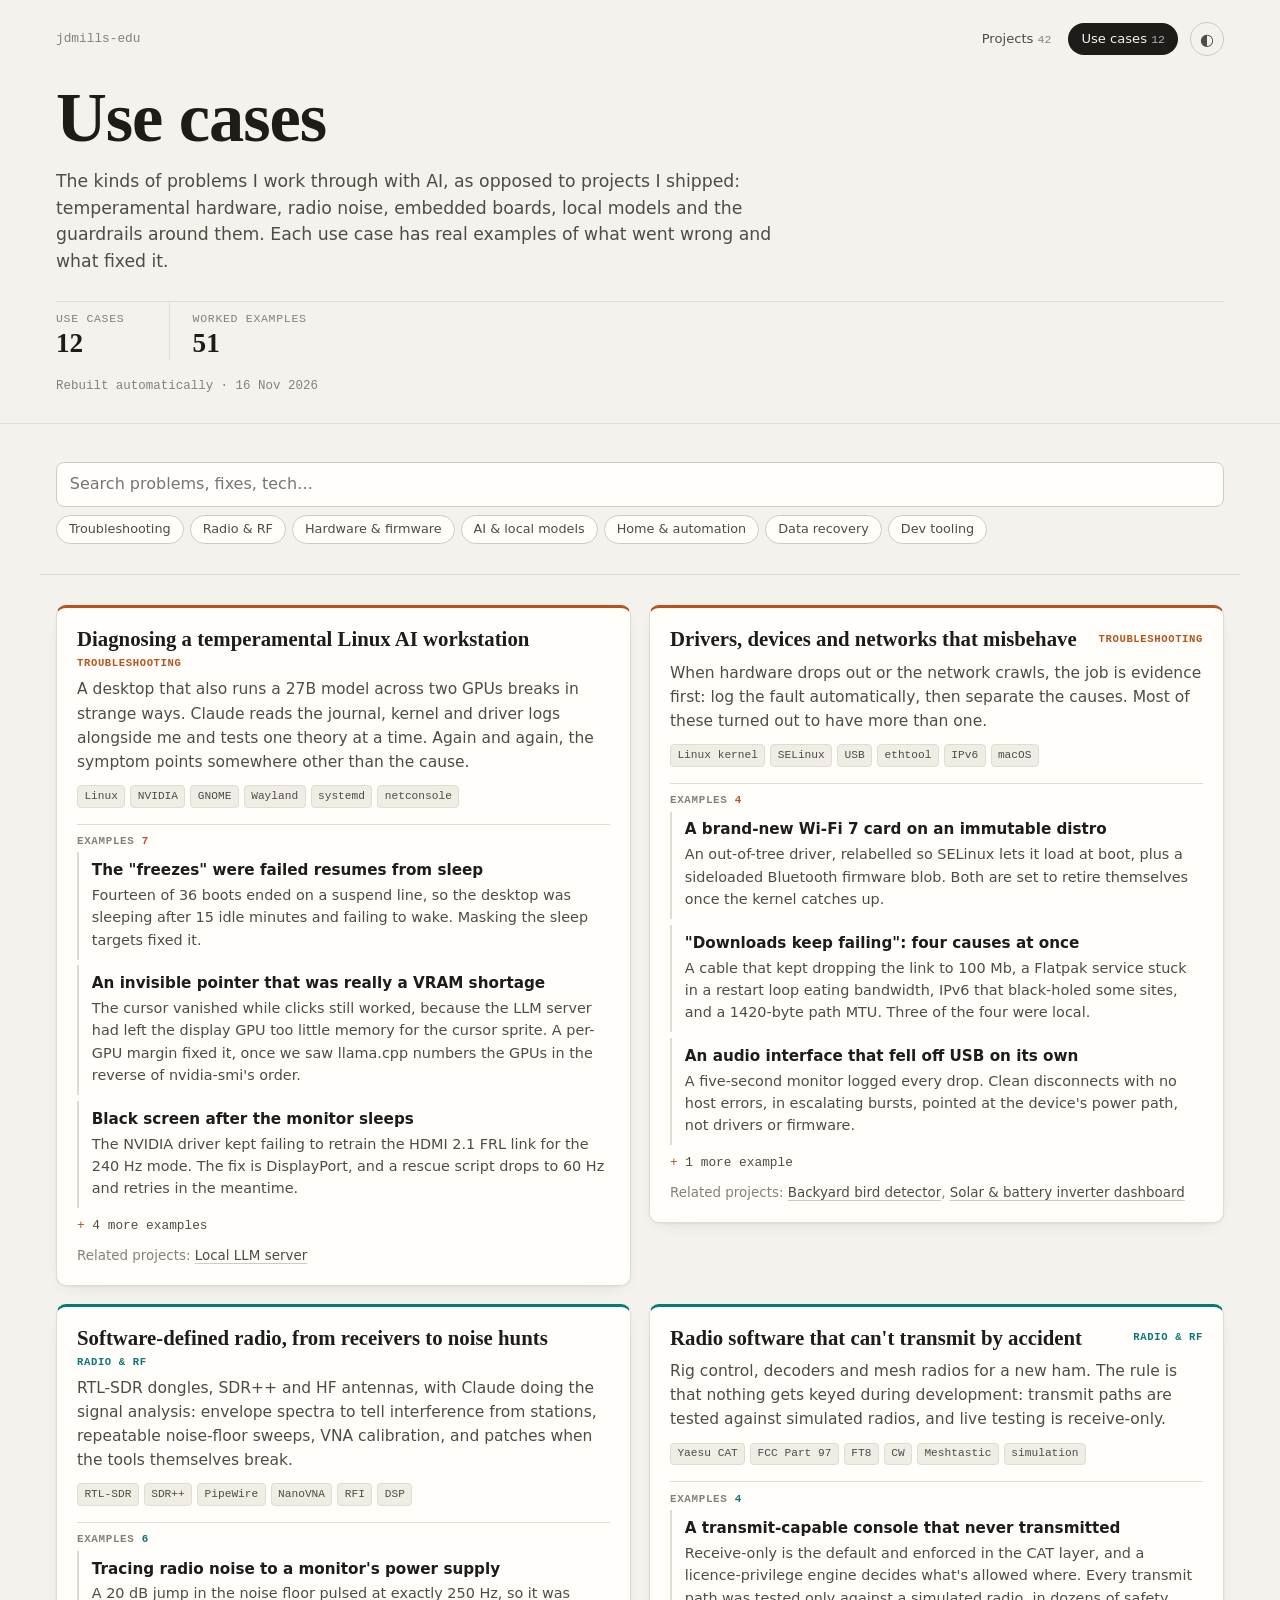
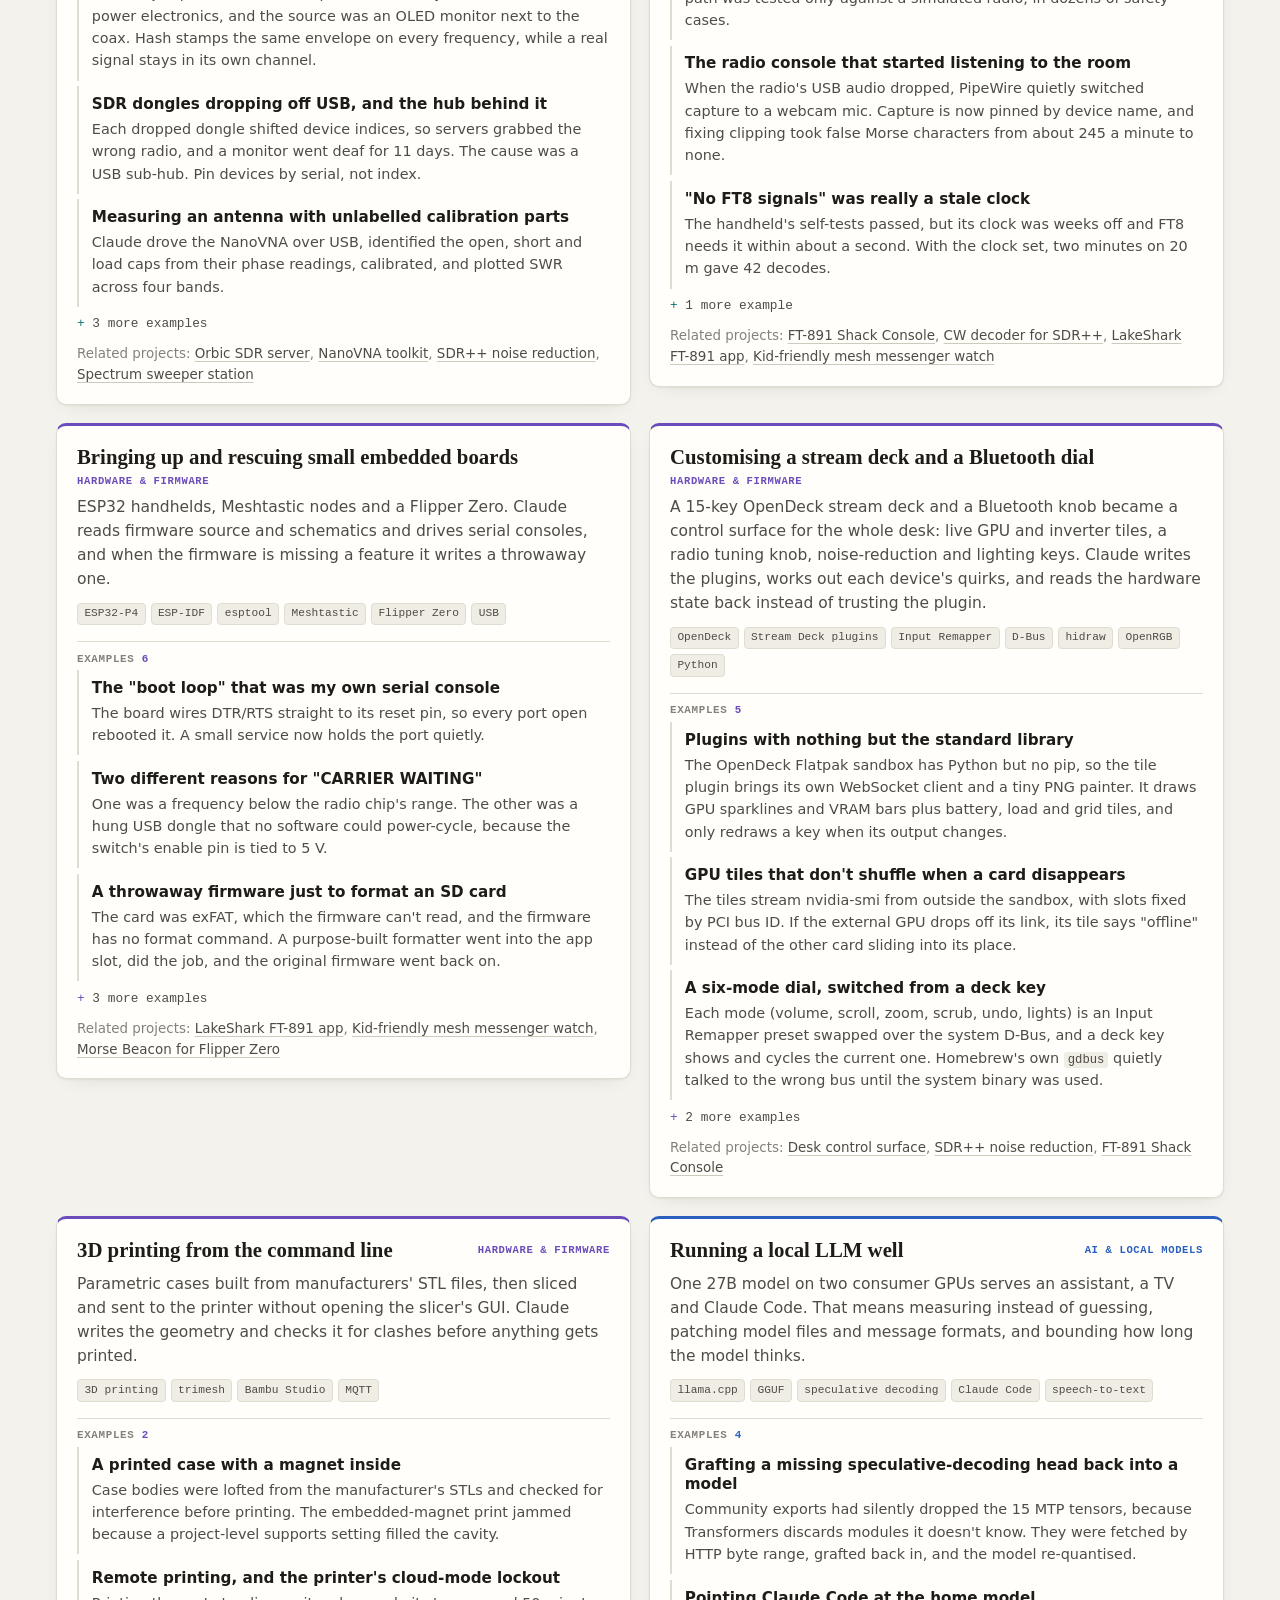
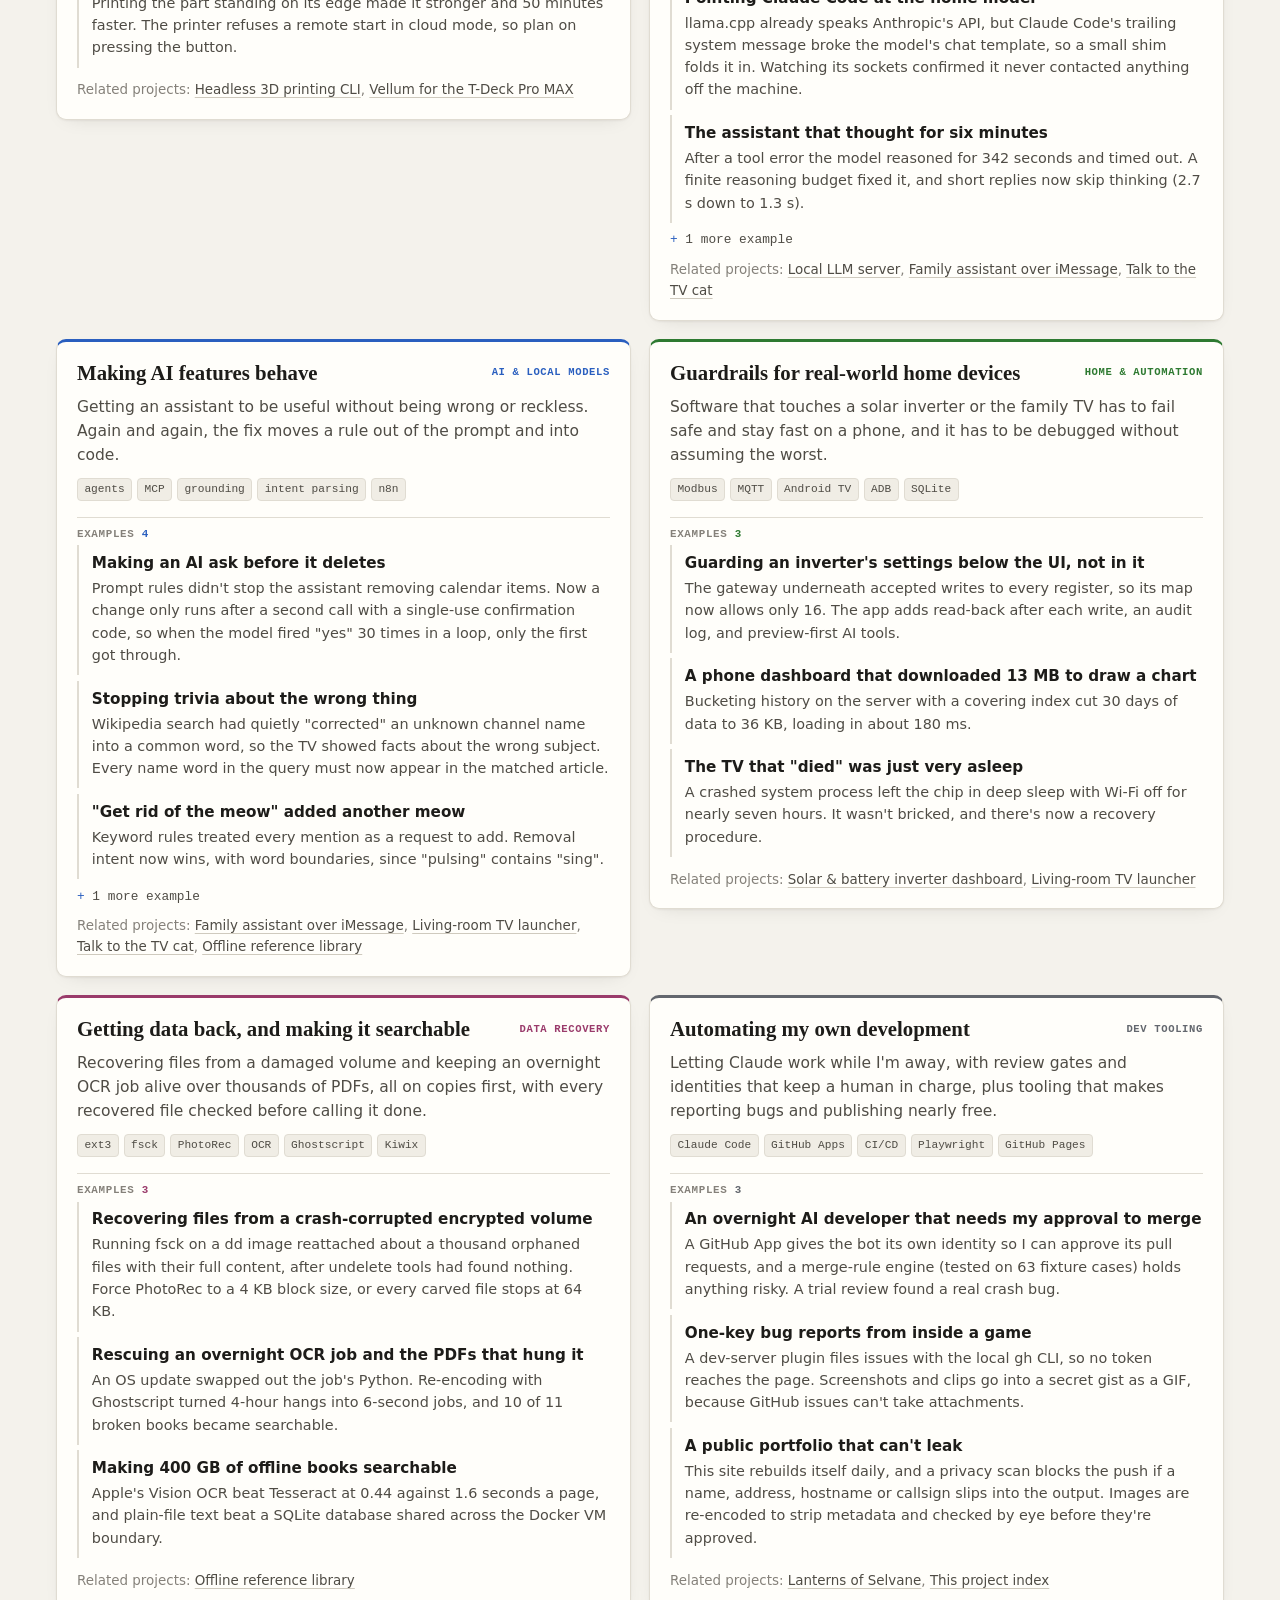
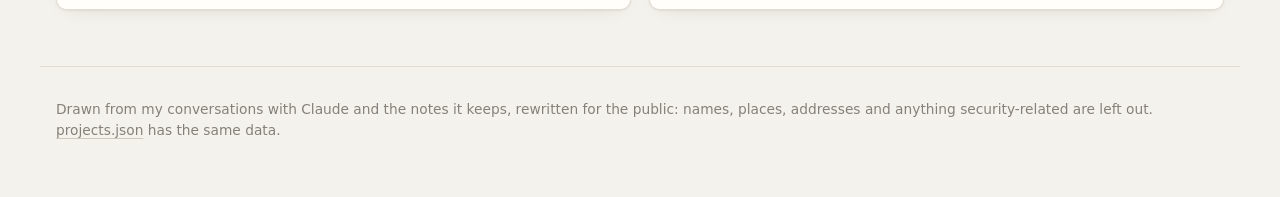
==== commit 1dcc2061: "Update project index (2026-11-16)" ====
--- a/use-cases.html
+++ b/use-cases.html
@@ -16,12 +16,12 @@
 <a class="skip" href="#projects">Skip to use cases</a>
 <header class="masthead">
 <div class="wrap">
-<div class="topline"><span class="handle"><a href="https://github.com/jdmills-edu" rel="noopener">jdmills-edu</a></span><nav class="tabs" aria-label="Sections"><a href="index.html">Projects <span class="n">42</span></a><a href="use-cases.html" aria-current="page">Use cases <span class="n">11</span></a></nav><button type="button" class="theme" id="theme" aria-label="Toggle dark mode"><span aria-hidden="true">◐</span></button></div>
+<div class="topline"><span class="handle"><a href="https://github.com/jdmills-edu" rel="noopener">jdmills-edu</a></span><nav class="tabs" aria-label="Sections"><a href="index.html">Projects <span class="n">42</span></a><a href="use-cases.html" aria-current="page">Use cases <span class="n">12</span></a></nav><button type="button" class="theme" id="theme" aria-label="Toggle dark mode"><span aria-hidden="true">◐</span></button></div>
 <h1>Use cases</h1>
 <p class="intro">The kinds of problems I work through with AI, as opposed to projects I shipped: temperamental hardware, radio noise, embedded boards, local models and the guardrails around them. Each use case has real examples of what went wrong and what fixed it.</p>
 <dl class="stats">
-<div><dt>Use cases</dt><dd>11</dd></div>
-<div><dt>Worked examples</dt><dd>47</dd></div>
+<div><dt>Use cases</dt><dd>12</dd></div>
+<div><dt>Worked examples</dt><dd>51</dd></div>
 </dl>
 <p class="rebuilt">Rebuilt automatically · <time datetime="2026-11-16">16 Nov 2026</time></p>
 </div>
@@ -94,17 +94,30 @@
 <details class="uc-more"><summary>3 more examples</summary><ol class="uc-examples" start="4"><li><h4>Turning a microcontroller into a USB card reader</h4><p>Temporary mass-storage firmware loaded an offline street map (cut from OpenStreetMap data into PMTiles) and 600 MB of music in about 24 minutes. The card&#x27;s own write speed was the real limit.</p></li><li><h4>A flashing script that clobbered the OTA partition</h4><p>Meshtastic&#x27;s bundled script wrote the filesystem at a hard-coded offset that is wrong on 16 MB boards. Flashing by hand with esptool, at the release&#x27;s own offsets, fixed it.</p></li><li><h4>Testing a Flipper app without touching the Flipper</h4><p>The serial CLI can drive a running app (<code>input send</code>), check for crashes (<code>loader info</code>) and check for leaks (<code>free</code>), so every build gets a scripted smoke test.</p></li></ol></details>
 <p class="uc-related">Related projects: <a href="index.html#p-lakeshark-ft891">LakeShark FT-891 app</a>, <a href="index.html#p-mesh-watch">Kid-friendly mesh messenger watch</a>, <a href="index.html#p-flipper-morse-beacon">Morse Beacon for Flipper Zero</a></p>
 </div></article>
-<article class="card uc topic-hardware" id="u-making-physical-things" data-topic="hardware" data-search="3d printing and desk hardware parametric cases built from manufacturers&#x27; stl files, slicing and printing from the command line, and lighting
-and controls driven from a deck. claude writes the geometry and checks it before anything gets printed.
- 3d printing trimesh bambu studio openrgb opendeck a printed case with a magnet inside case bodies were lofted from the manufacturer&#x27;s stls and checked for interference before printing. the embedded-magnet print jammed because a project-level supports setting filled the cavity. remote printing, and the printer&#x27;s cloud-mode lockout printing the part standing on its edge made it stronger and 50 minutes faster. the printer refuses a remote start in cloud mode, so plan on pressing the button. rgb lighting that ignored its controller openrgb skips a board whose headers report zero leds, and the ram only appears after login. reading the hardware state back beat trusting what the plugin thought it had set.">
+<article class="card uc topic-hardware" id="u-stream-deck-and-dial" data-topic="hardware" data-search="customising a stream deck and a bluetooth dial a 15-key opendeck stream deck and a bluetooth knob became a control surface for the whole desk: live gpu and
+inverter tiles, a radio tuning knob, noise-reduction and lighting keys. claude writes the plugins, works out
+each device&#x27;s quirks, and reads the hardware state back instead of trusting the plugin.
+ opendeck stream deck plugins input remapper d-bus hidraw openrgb python plugins with nothing but the standard library the opendeck flatpak sandbox has python but no pip, so the tile plugin brings its own websocket client and a tiny png painter. it draws gpu sparklines and vram bars plus battery, load and grid tiles, and only redraws a key when its output changes. gpu tiles that don&#x27;t shuffle when a card disappears the tiles stream nvidia-smi from outside the sandbox, with slots fixed by pci bus id. if the external gpu drops off its link, its tile says &quot;offline&quot; instead of the other card sliding into its place. a six-mode dial, switched from a deck key each mode (volume, scroll, zoom, scrub, undo, lights) is an input remapper preset swapped over the system d-bus, and a deck key shows and cycles the current one. homebrew&#x27;s own `gdbus` quietly talked to the wrong bus until the system binary was used. the dial as a radio tuning knob in radio mode the shack console reads the knob&#x27;s raw hid events and tunes the vfo, with spin acceleration (up to 20× steps, capped at 50 khz) and coalesced cat writes. it was tested against a fake radio and a fake dial before going near the real ones. rgb keys that reach what openrgb can&#x27;t openrgb skips a board whose headers report zero leds, and the ram only appears after login. the case fans on the 12 v header needed raw-hid packets: mode on effect channel 1, colour in slot 5, both found by testing live.">
 <div class="card-body">
-<div class="card-head"><h3><a href="#u-making-physical-things">3D printing and desk hardware</a></h3><span class="uc-topic">Hardware &amp; firmware</span></div>
-<div class="uc-summary"><p>Parametric cases built from manufacturers&#x27; STL files, slicing and printing from the command line, and lighting and controls driven from a deck. Claude writes the geometry and checks it before anything gets printed.</p></div>
-<ul class="stack"><li>3D printing</li><li>trimesh</li><li>Bambu Studio</li><li>OpenRGB</li><li>OpenDeck</li></ul>
-<p class="uc-ex-label">Examples <span class="n">3</span></p>
-<ol class="uc-examples"><li><h4>A printed case with a magnet inside</h4><p>Case bodies were lofted from the manufacturer&#x27;s STLs and checked for interference before printing. The embedded-magnet print jammed because a project-level supports setting filled the cavity.</p></li><li><h4>Remote printing, and the printer&#x27;s cloud-mode lockout</h4><p>Printing the part standing on its edge made it stronger and 50 minutes faster. The printer refuses a remote start in cloud mode, so plan on pressing the button.</p></li><li><h4>RGB lighting that ignored its controller</h4><p>OpenRGB skips a board whose headers report zero LEDs, and the RAM only appears after login. Reading the hardware state back beat trusting what the plugin thought it had set.</p></li></ol>
+<div class="card-head"><h3><a href="#u-stream-deck-and-dial">Customising a stream deck and a Bluetooth dial</a></h3><span class="uc-topic">Hardware &amp; firmware</span></div>
+<div class="uc-summary"><p>A 15-key OpenDeck stream deck and a Bluetooth knob became a control surface for the whole desk: live GPU and inverter tiles, a radio tuning knob, noise-reduction and lighting keys. Claude writes the plugins, works out each device&#x27;s quirks, and reads the hardware state back instead of trusting the plugin.</p></div>
+<ul class="stack"><li>OpenDeck</li><li>Stream Deck plugins</li><li>Input Remapper</li><li>D-Bus</li><li>hidraw</li><li>OpenRGB</li><li>Python</li></ul>
+<p class="uc-ex-label">Examples <span class="n">5</span></p>
+<ol class="uc-examples"><li><h4>Plugins with nothing but the standard library</h4><p>The OpenDeck Flatpak sandbox has Python but no pip, so the tile plugin brings its own WebSocket client and a tiny PNG painter. It draws GPU sparklines and VRAM bars plus battery, load and grid tiles, and only redraws a key when its output changes.</p></li><li><h4>GPU tiles that don&#x27;t shuffle when a card disappears</h4><p>The tiles stream nvidia-smi from outside the sandbox, with slots fixed by PCI bus ID. If the external GPU drops off its link, its tile says &quot;offline&quot; instead of the other card sliding into its place.</p></li><li><h4>A six-mode dial, switched from a deck key</h4><p>Each mode (volume, scroll, zoom, scrub, undo, lights) is an Input Remapper preset swapped over the system D-Bus, and a deck key shows and cycles the current one. Homebrew&#x27;s own <code>gdbus</code> quietly talked to the wrong bus until the system binary was used.</p></li></ol>
+<details class="uc-more"><summary>2 more examples</summary><ol class="uc-examples" start="4"><li><h4>The dial as a radio tuning knob</h4><p>In radio mode the shack console reads the knob&#x27;s raw HID events and tunes the VFO, with spin acceleration (up to 20× steps, capped at 50 kHz) and coalesced CAT writes. It was tested against a fake radio and a fake dial before going near the real ones.</p></li><li><h4>RGB keys that reach what OpenRGB can&#x27;t</h4><p>OpenRGB skips a board whose headers report zero LEDs, and the RAM only appears after login. The case fans on the 12 V header needed raw-HID packets: mode on effect channel 1, colour in slot 5, both found by testing live.</p></li></ol></details>
+<p class="uc-related">Related projects: <a href="index.html#p-desk-controls">Desk control surface</a>, <a href="index.html#p-sdr-noise-reduction">SDR++ noise reduction</a>, <a href="index.html#p-ft891-console">FT-891 Shack Console</a></p>
+</div></article>
+<article class="card uc topic-hardware" id="u-making-physical-things" data-topic="hardware" data-search="3d printing from the command line parametric cases built from manufacturers&#x27; stl files, then sliced and sent to the printer without opening the
+slicer&#x27;s gui. claude writes the geometry and checks it for clashes before anything gets printed.
+ 3d printing trimesh bambu studio mqtt a printed case with a magnet inside case bodies were lofted from the manufacturer&#x27;s stls and checked for interference before printing. the embedded-magnet print jammed because a project-level supports setting filled the cavity. remote printing, and the printer&#x27;s cloud-mode lockout printing the part standing on its edge made it stronger and 50 minutes faster. the printer refuses a remote start in cloud mode, so plan on pressing the button.">
+<div class="card-body">
+<div class="card-head"><h3><a href="#u-making-physical-things">3D printing from the command line</a></h3><span class="uc-topic">Hardware &amp; firmware</span></div>
+<div class="uc-summary"><p>Parametric cases built from manufacturers&#x27; STL files, then sliced and sent to the printer without opening the slicer&#x27;s GUI. Claude writes the geometry and checks it for clashes before anything gets printed.</p></div>
+<ul class="stack"><li>3D printing</li><li>trimesh</li><li>Bambu Studio</li><li>MQTT</li></ul>
+<p class="uc-ex-label">Examples <span class="n">2</span></p>
+<ol class="uc-examples"><li><h4>A printed case with a magnet inside</h4><p>Case bodies were lofted from the manufacturer&#x27;s STLs and checked for interference before printing. The embedded-magnet print jammed because a project-level supports setting filled the cavity.</p></li><li><h4>Remote printing, and the printer&#x27;s cloud-mode lockout</h4><p>Printing the part standing on its edge made it stronger and 50 minutes faster. The printer refuses a remote start in cloud mode, so plan on pressing the button.</p></li></ol>
 
-<p class="uc-related">Related projects: <a href="index.html#p-bambu-cli">Headless 3D printing CLI</a>, <a href="index.html#p-vellum-tdeck">Vellum for the T-Deck Pro MAX</a>, <a href="index.html#p-desk-controls">Desk control surface</a></p>
+<p class="uc-related">Related projects: <a href="index.html#p-bambu-cli">Headless 3D printing CLI</a>, <a href="index.html#p-vellum-tdeck">Vellum for the T-Deck Pro MAX</a></p>
 </div></article>
 <article class="card uc topic-ai" id="u-local-llm-ops" data-topic="ai" data-search="running a local llm well one 27b model on two consumer gpus serves an assistant, a tv and claude code. that means measuring
 instead of guessing, patching model files and message formats, and bounding how long the model thinks.
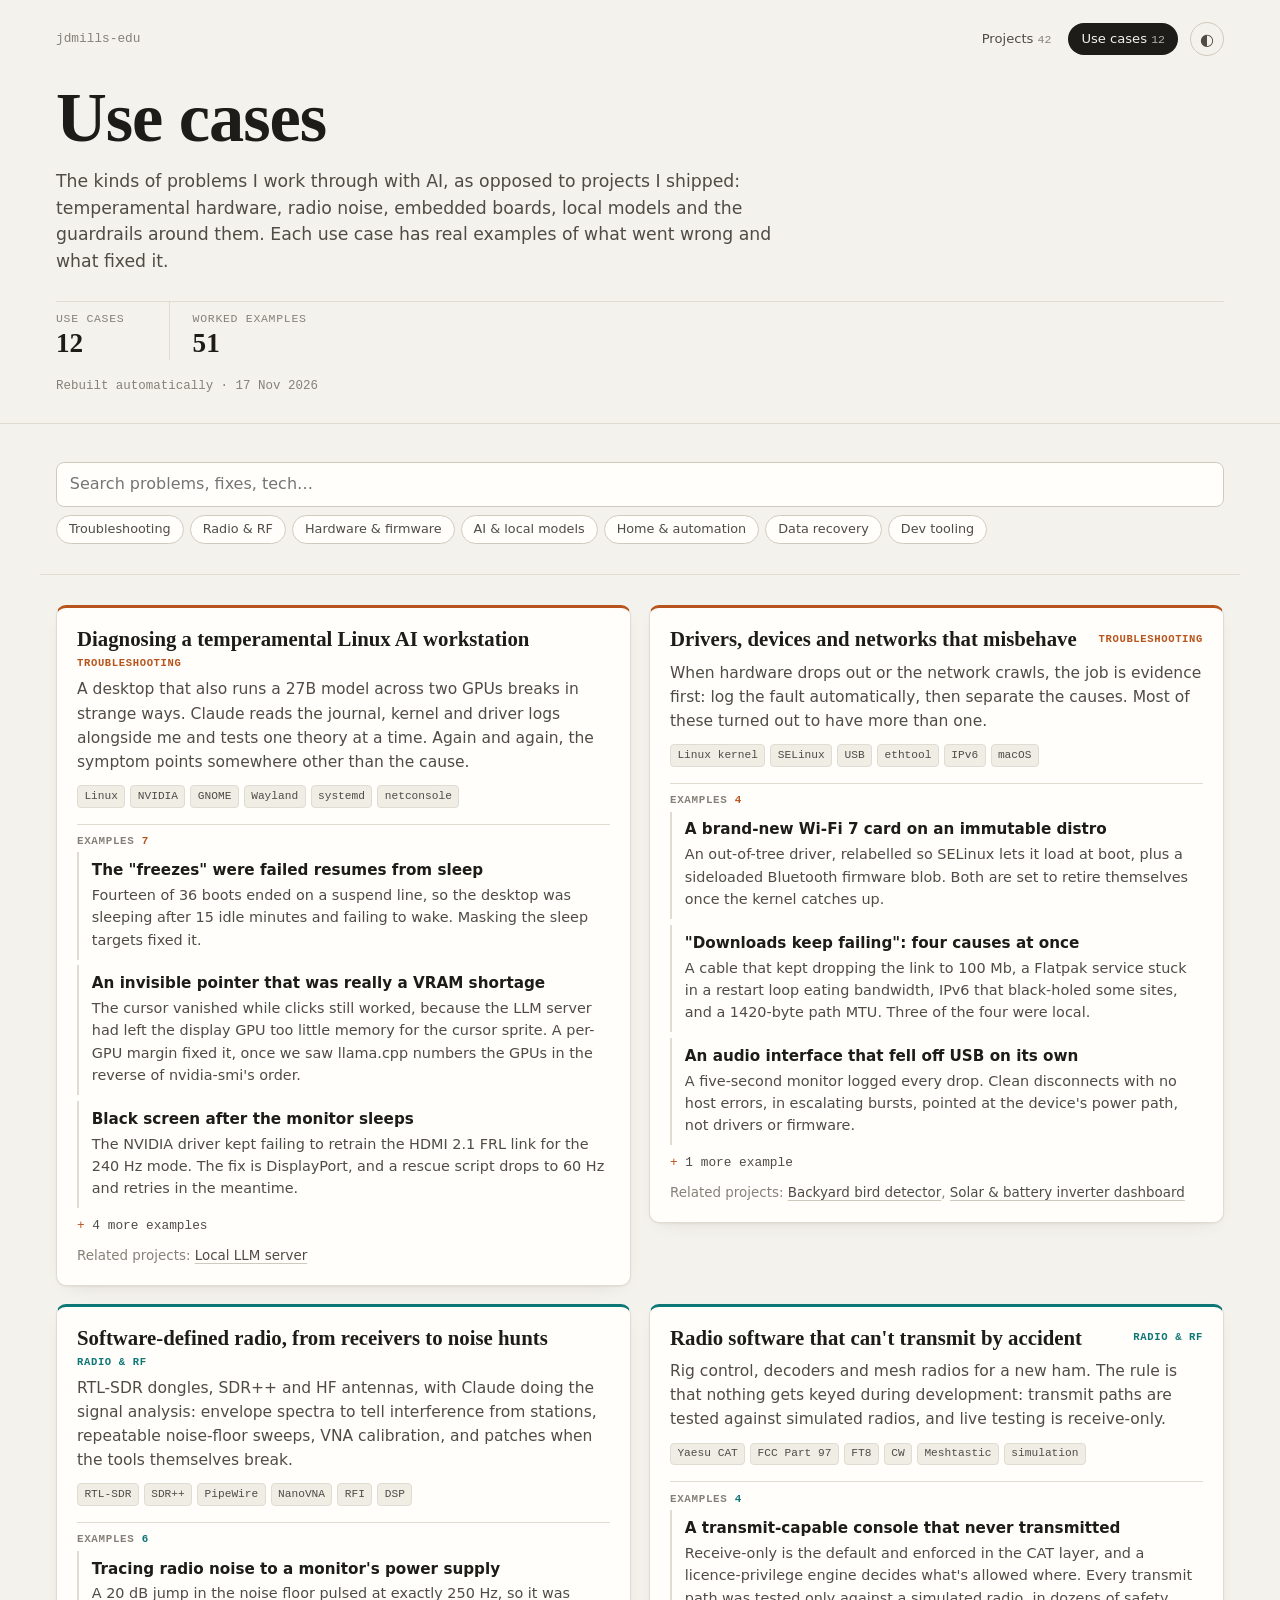
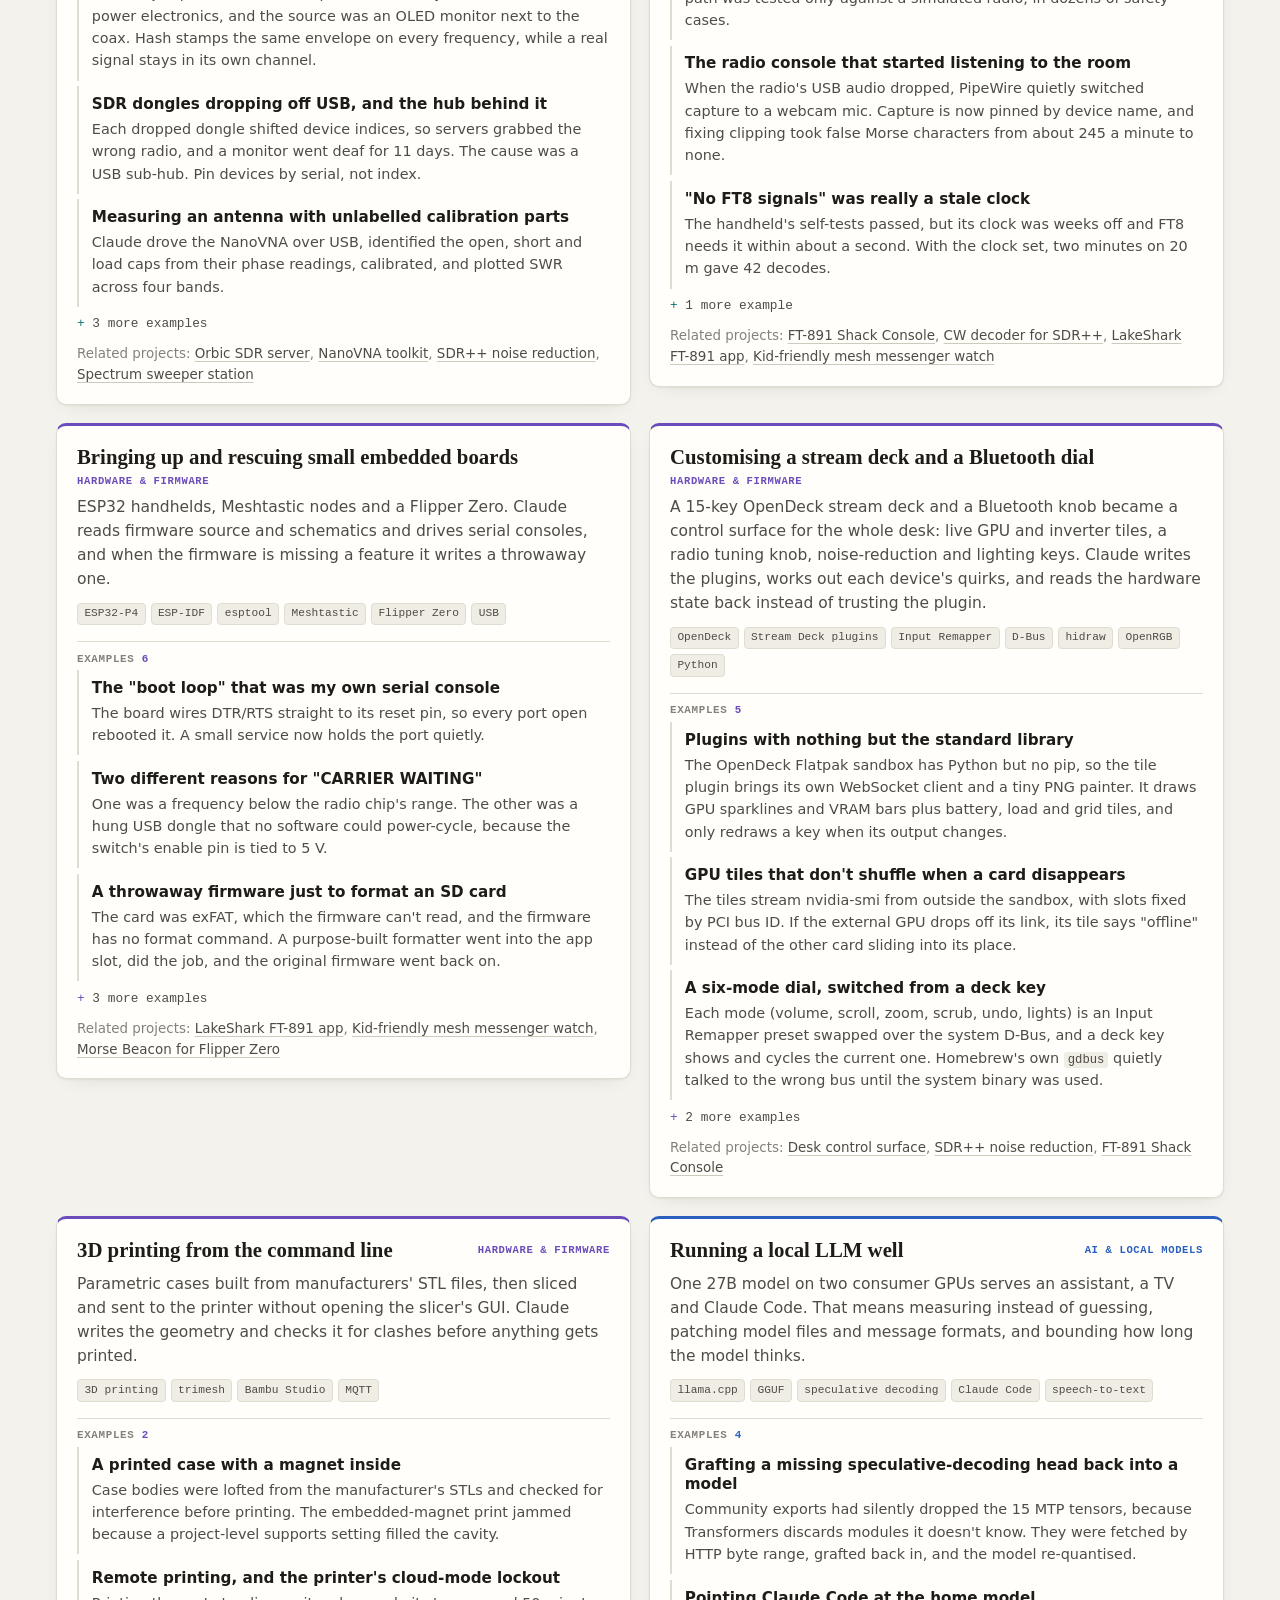
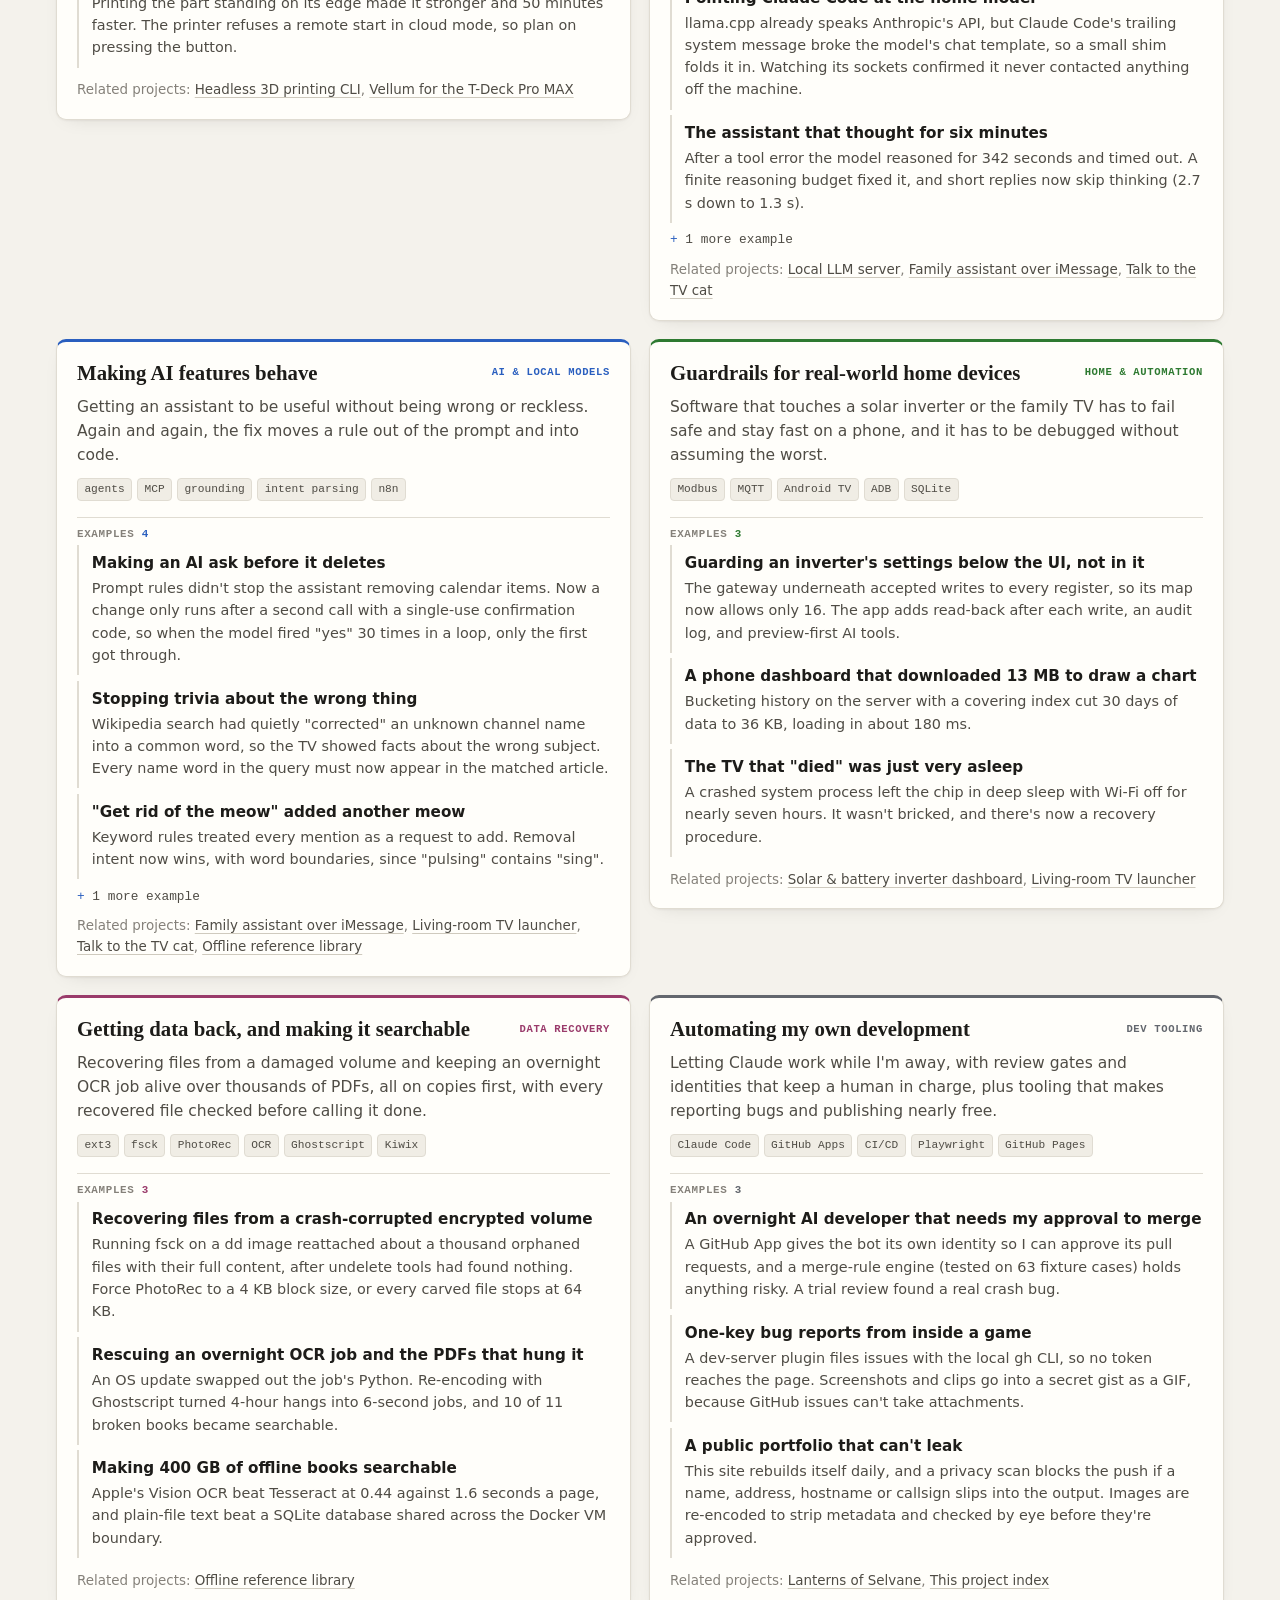
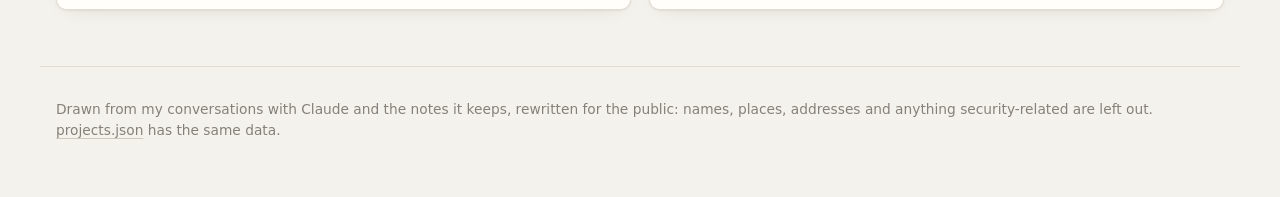
==== commit 169c2c11: "Update project index (2026-11-17)" ====
--- a/use-cases.html
+++ b/use-cases.html
@@ -23,7 +23,7 @@
 <div><dt>Use cases</dt><dd>12</dd></div>
 <div><dt>Worked examples</dt><dd>51</dd></div>
 </dl>
-<p class="rebuilt">Rebuilt automatically · <time datetime="2026-11-16">16 Nov 2026</time></p>
+<p class="rebuilt">Rebuilt automatically · <time datetime="2026-11-17">17 Nov 2026</time></p>
 </div>
 </header>
 <nav class="filters wrap" aria-label="Filter use cases">
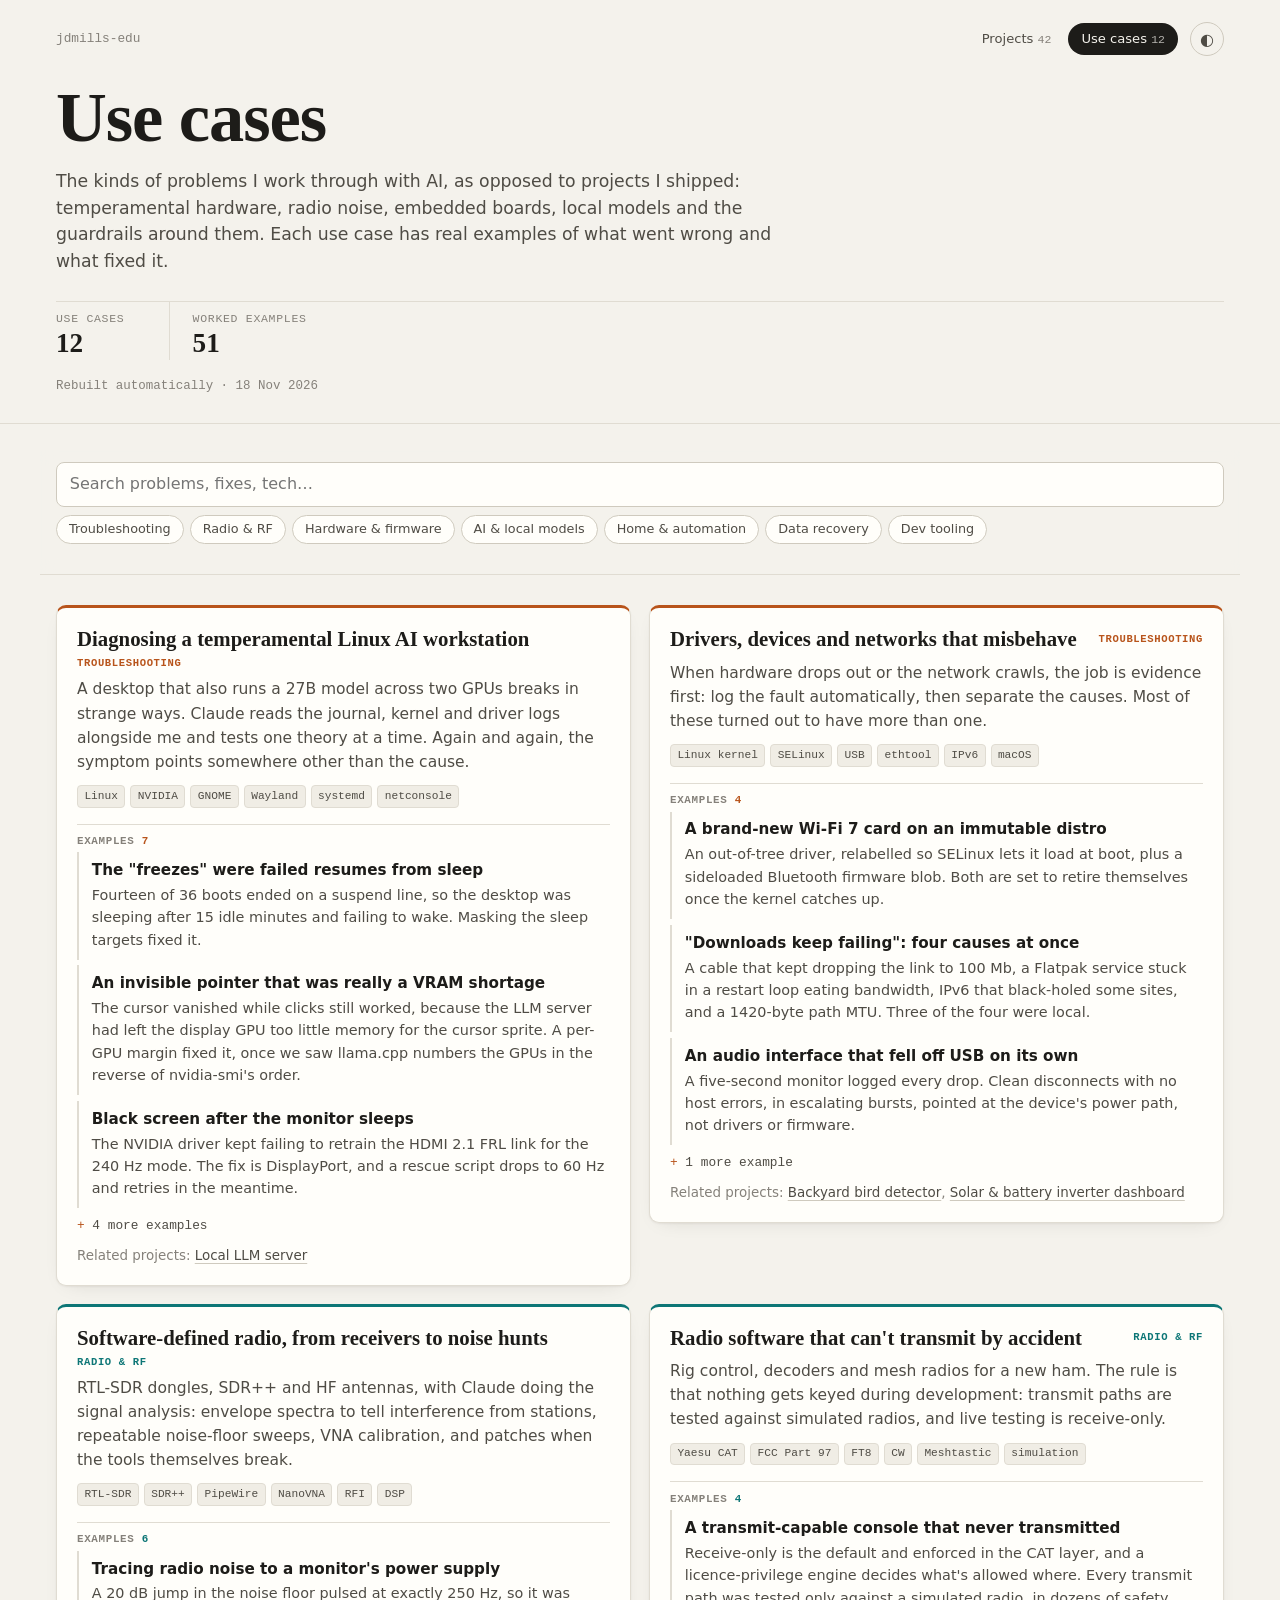
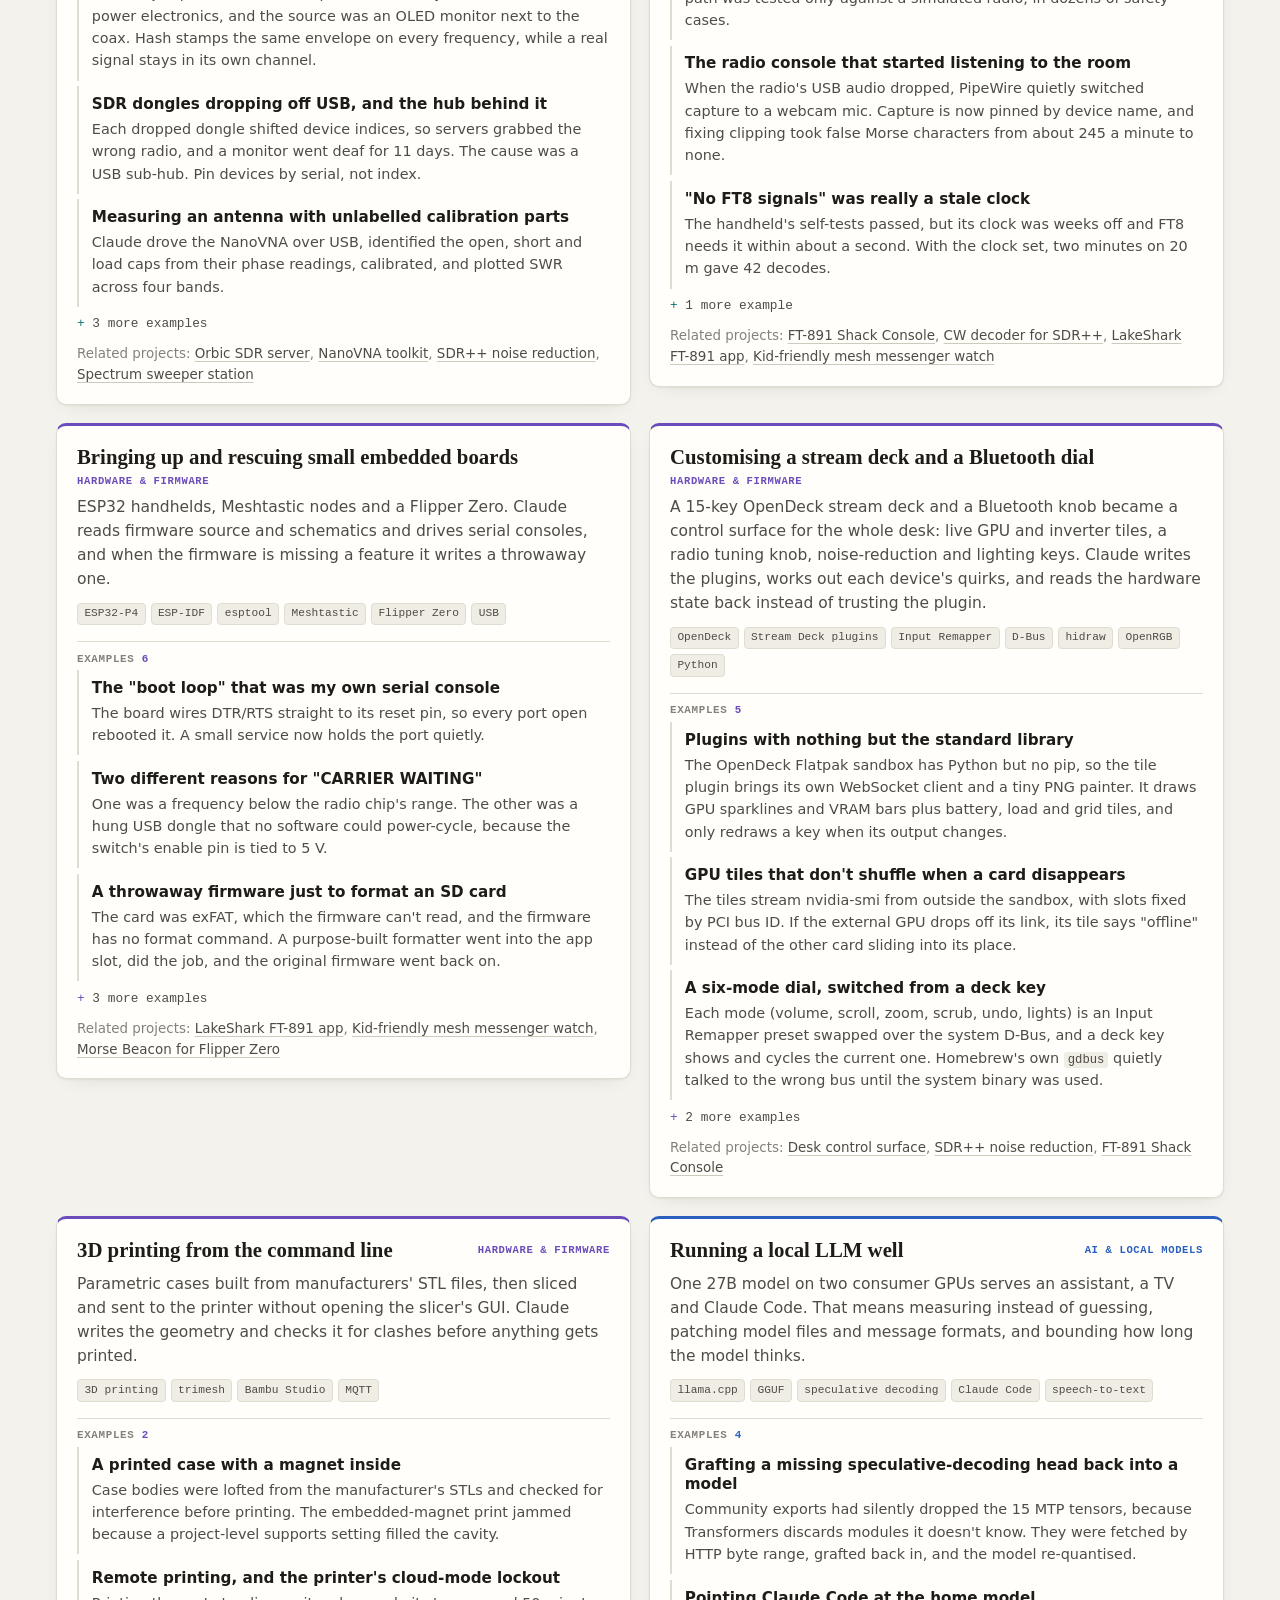
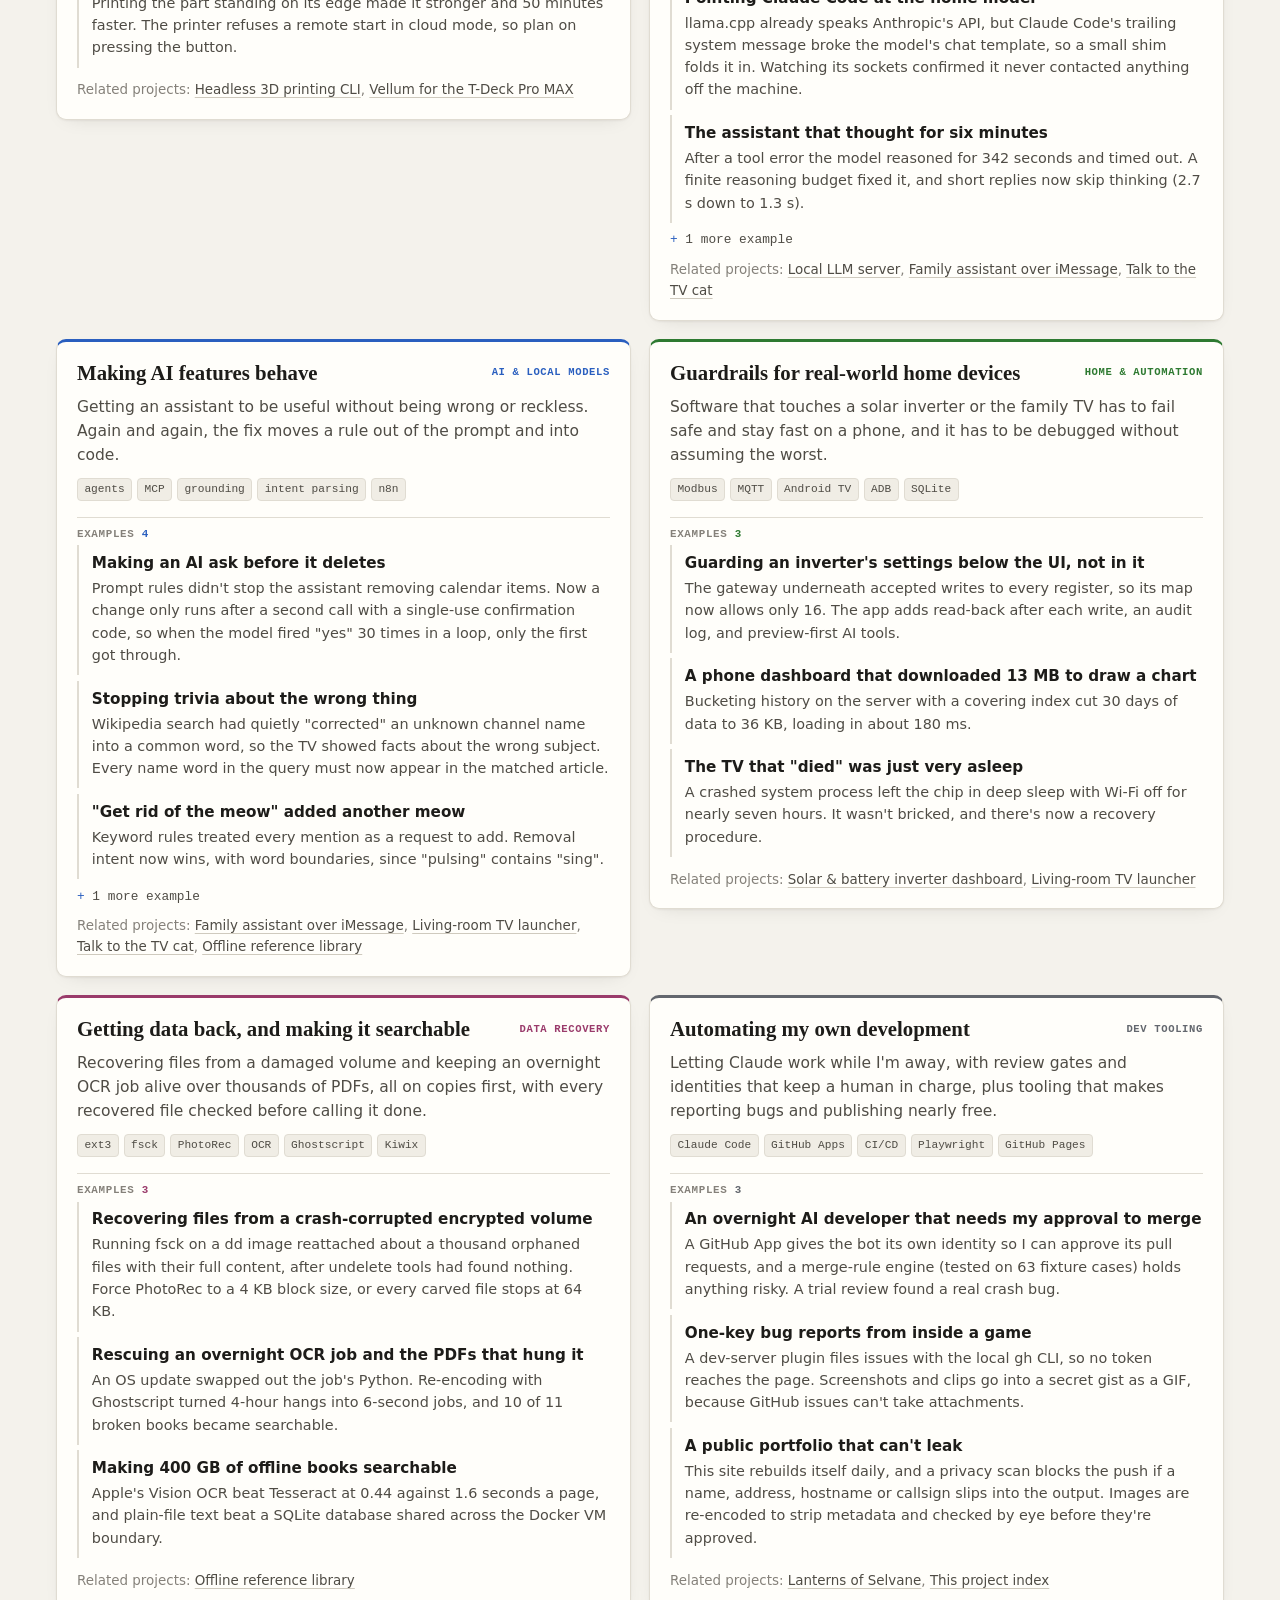
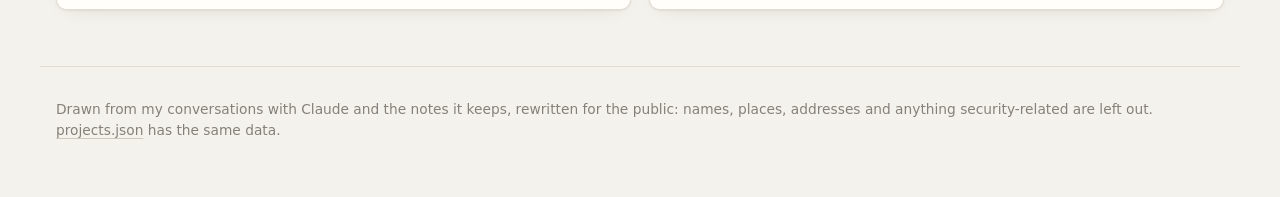
==== commit 2d6d8580: "Update project index (2026-11-18)" ====
--- a/use-cases.html
+++ b/use-cases.html
@@ -23,7 +23,7 @@
 <div><dt>Use cases</dt><dd>12</dd></div>
 <div><dt>Worked examples</dt><dd>51</dd></div>
 </dl>
-<p class="rebuilt">Rebuilt automatically · <time datetime="2026-11-17">17 Nov 2026</time></p>
+<p class="rebuilt">Rebuilt automatically · <time datetime="2026-11-18">18 Nov 2026</time></p>
 </div>
 </header>
 <nav class="filters wrap" aria-label="Filter use cases">
